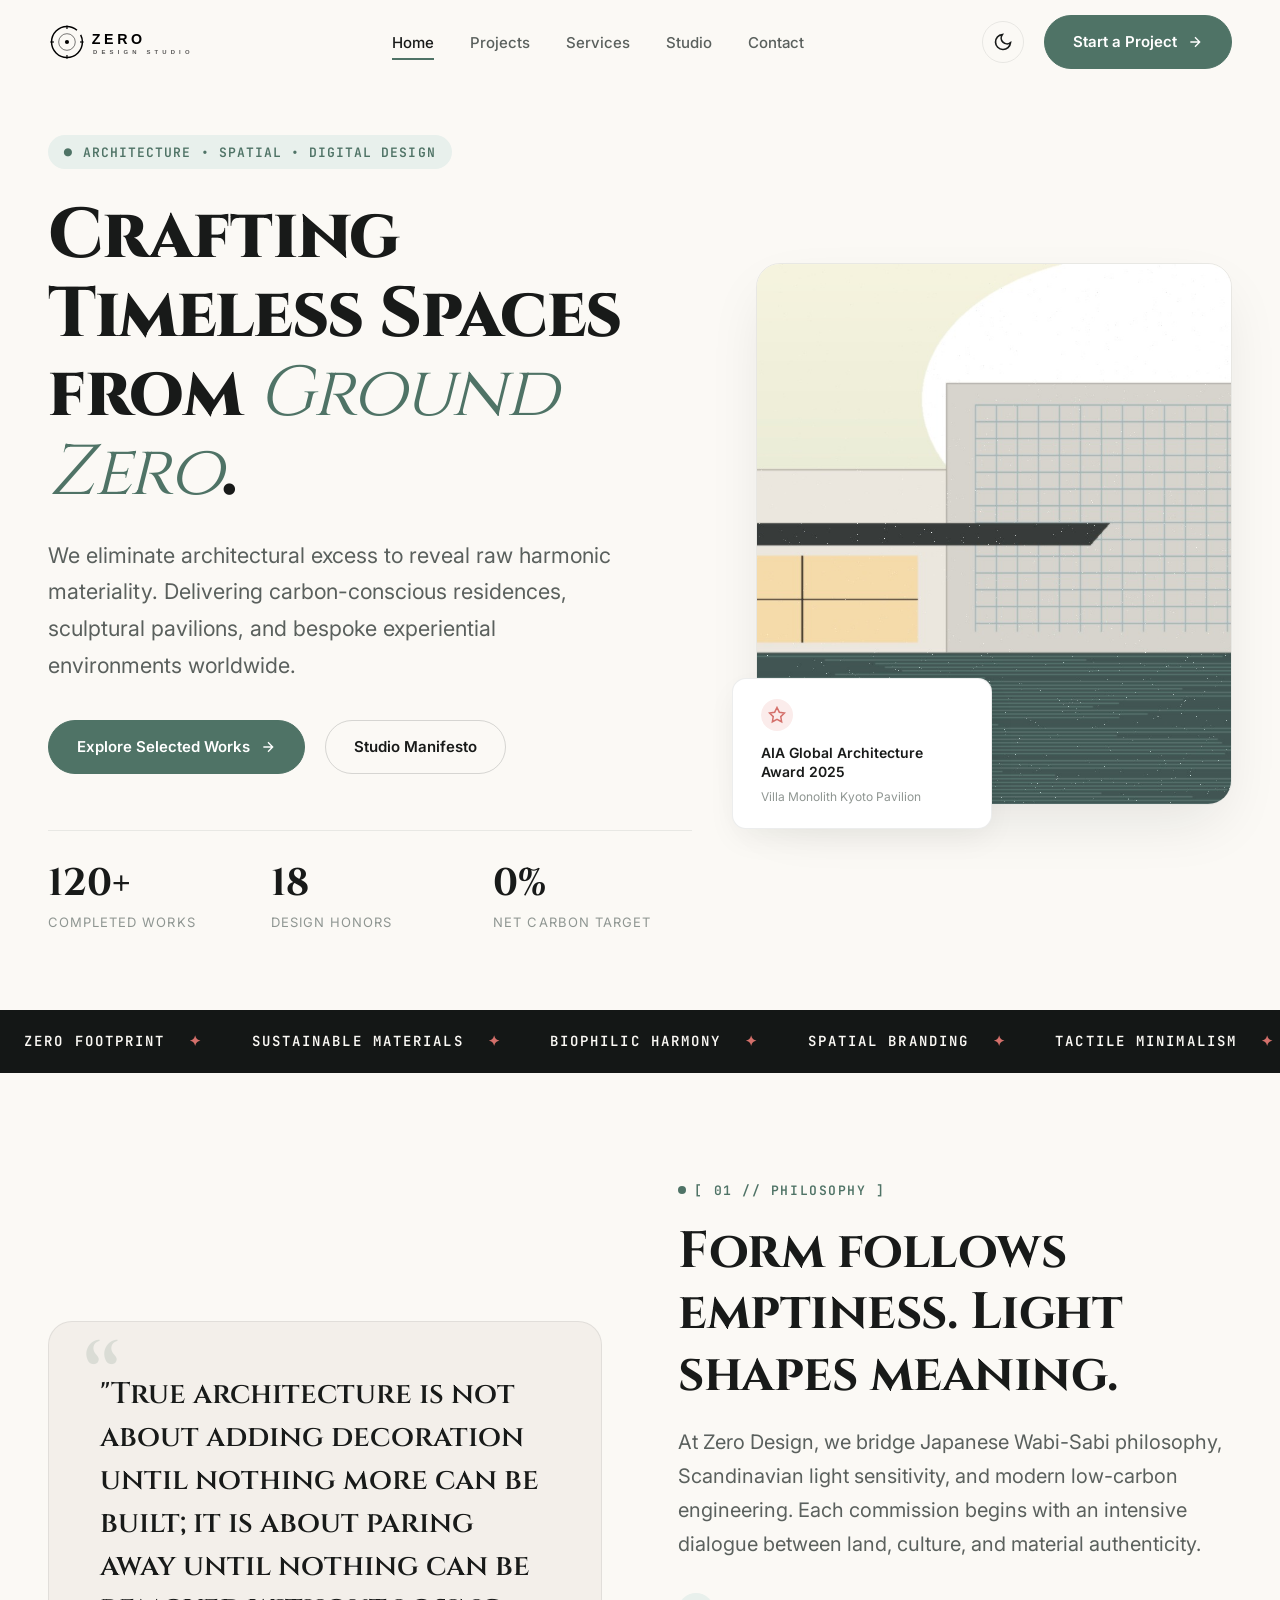
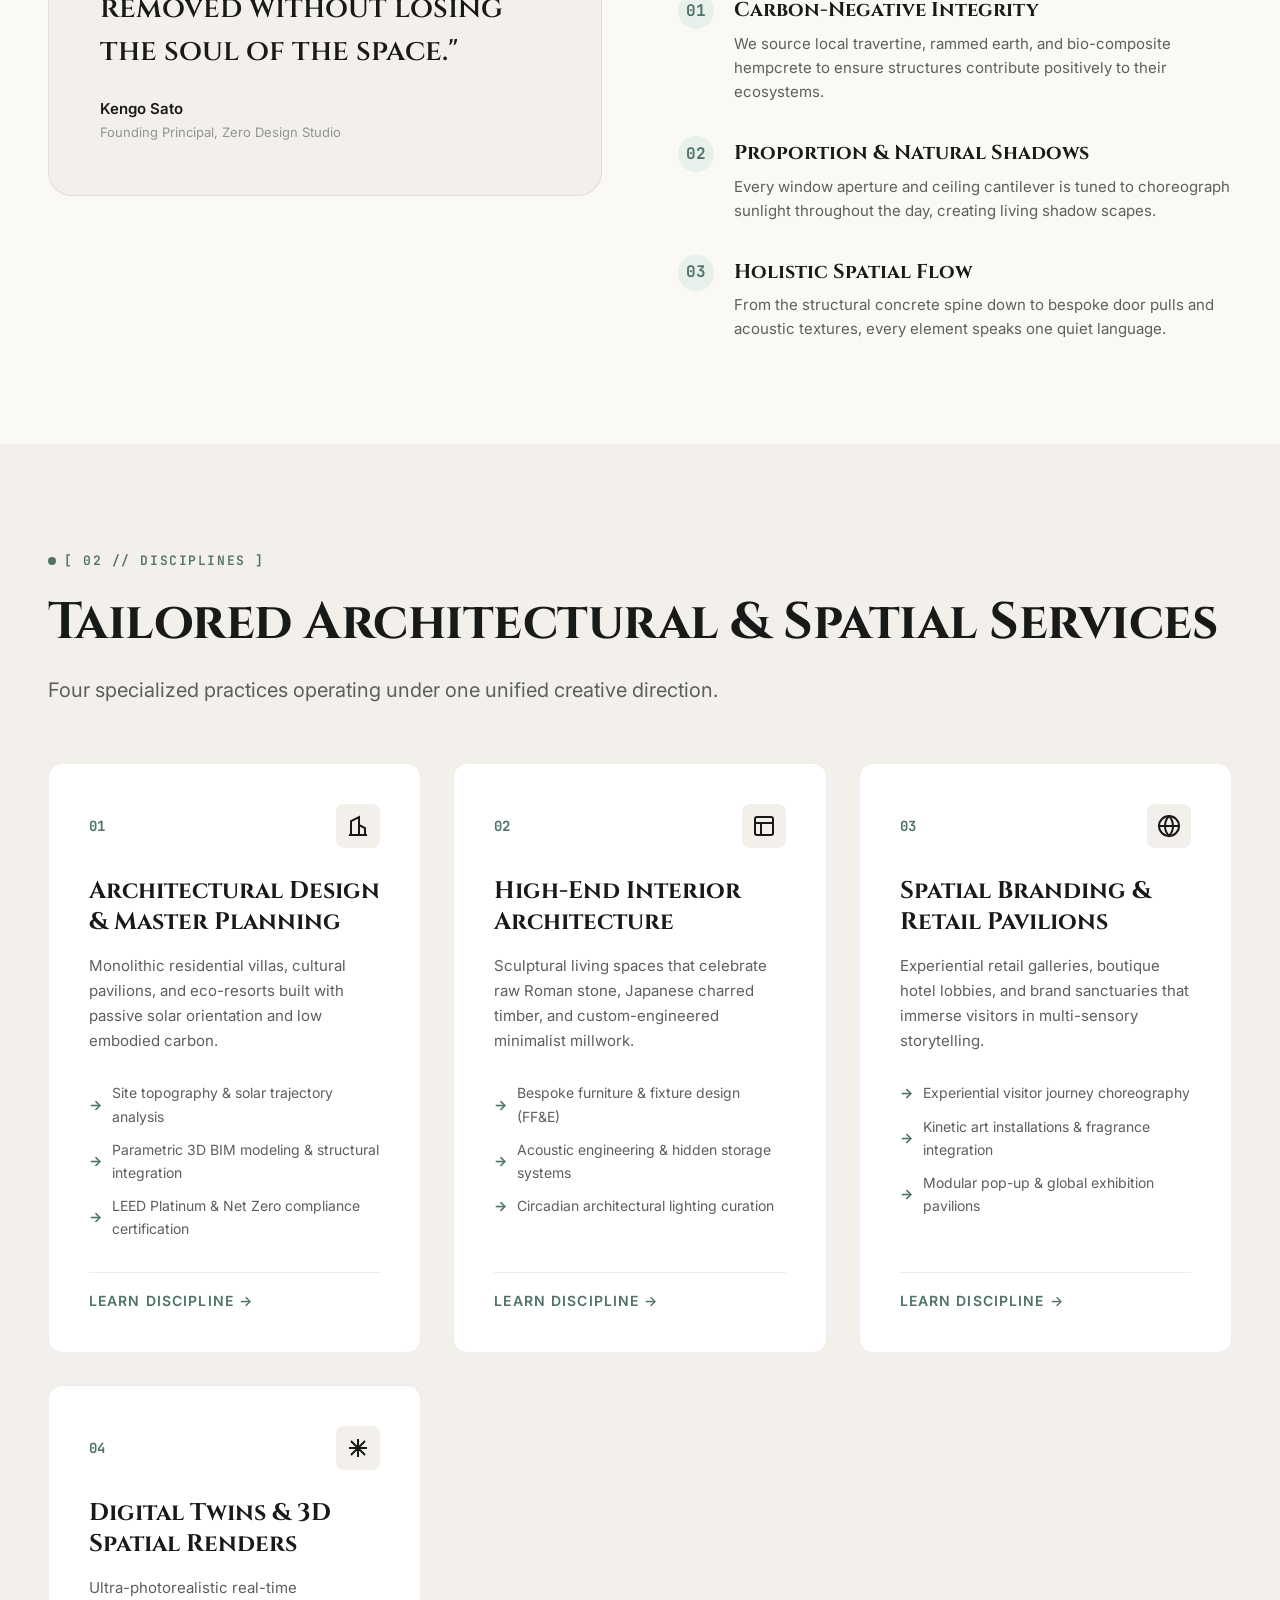
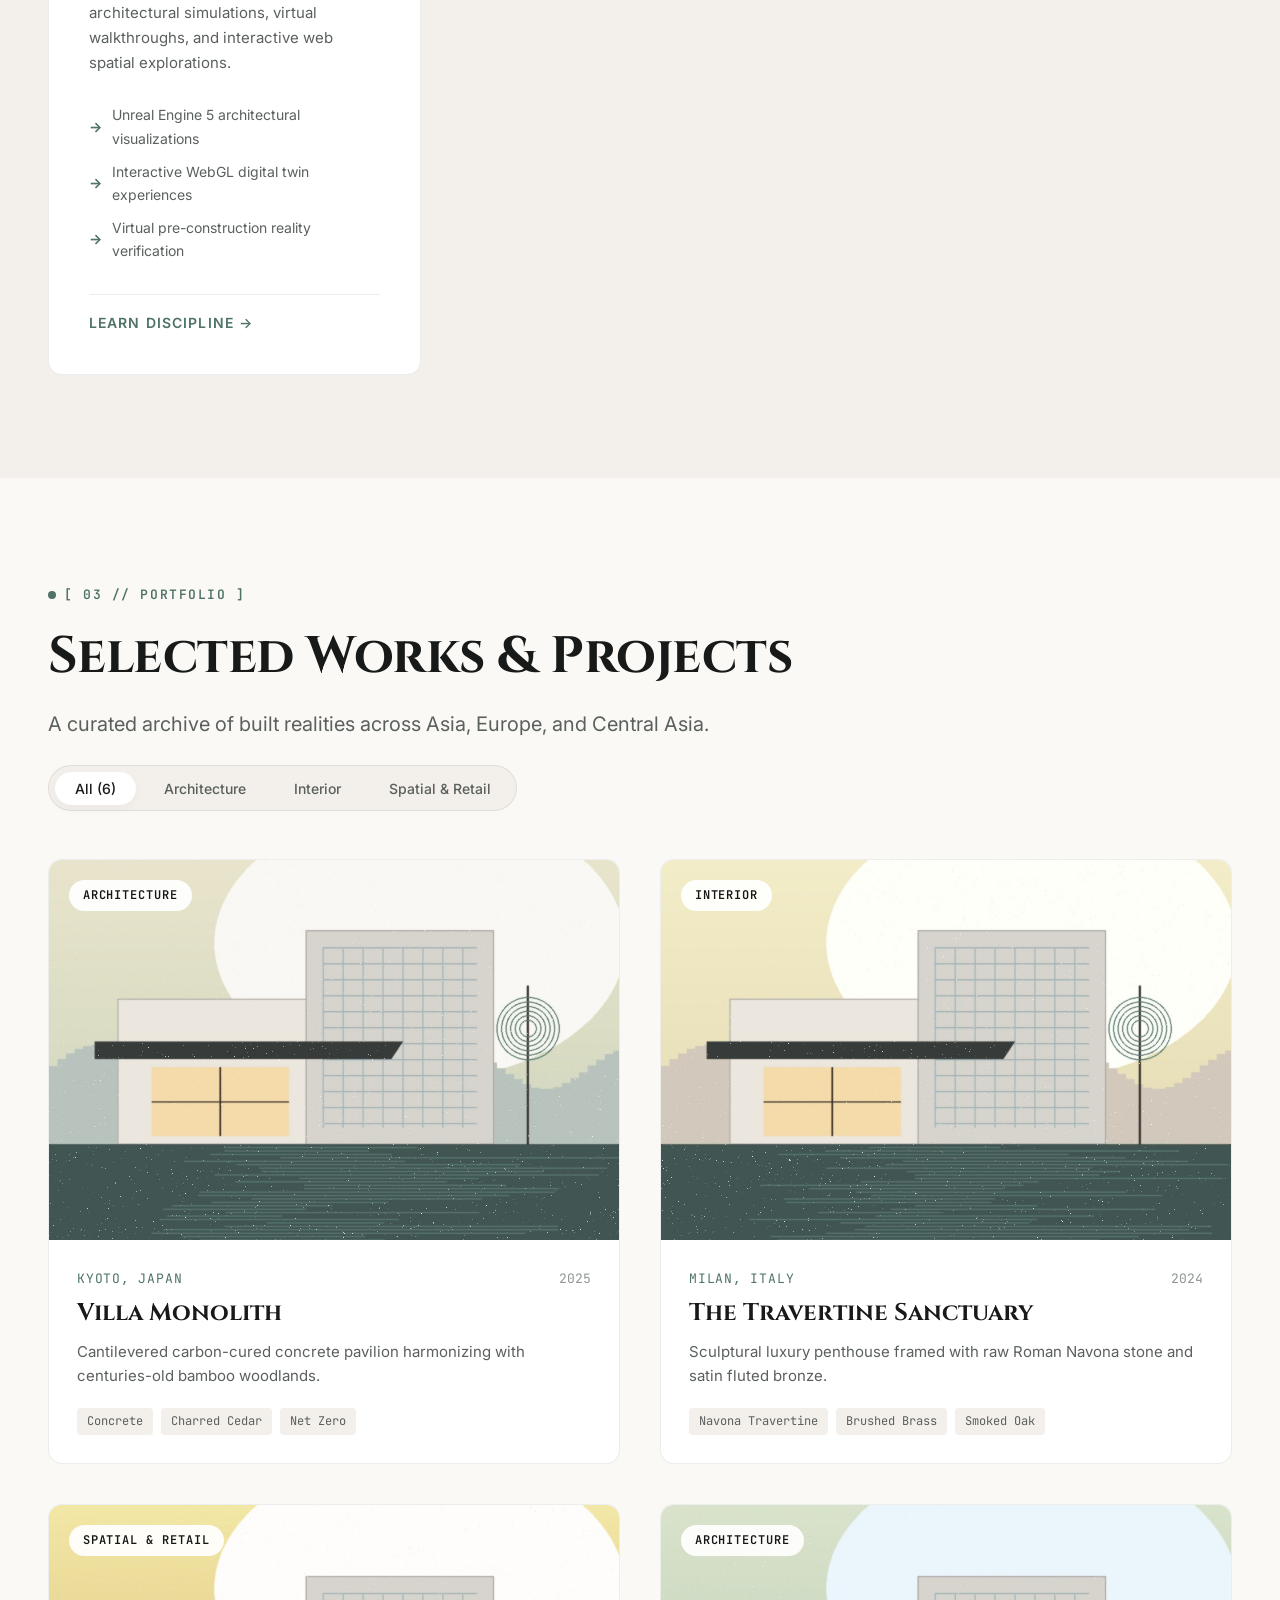
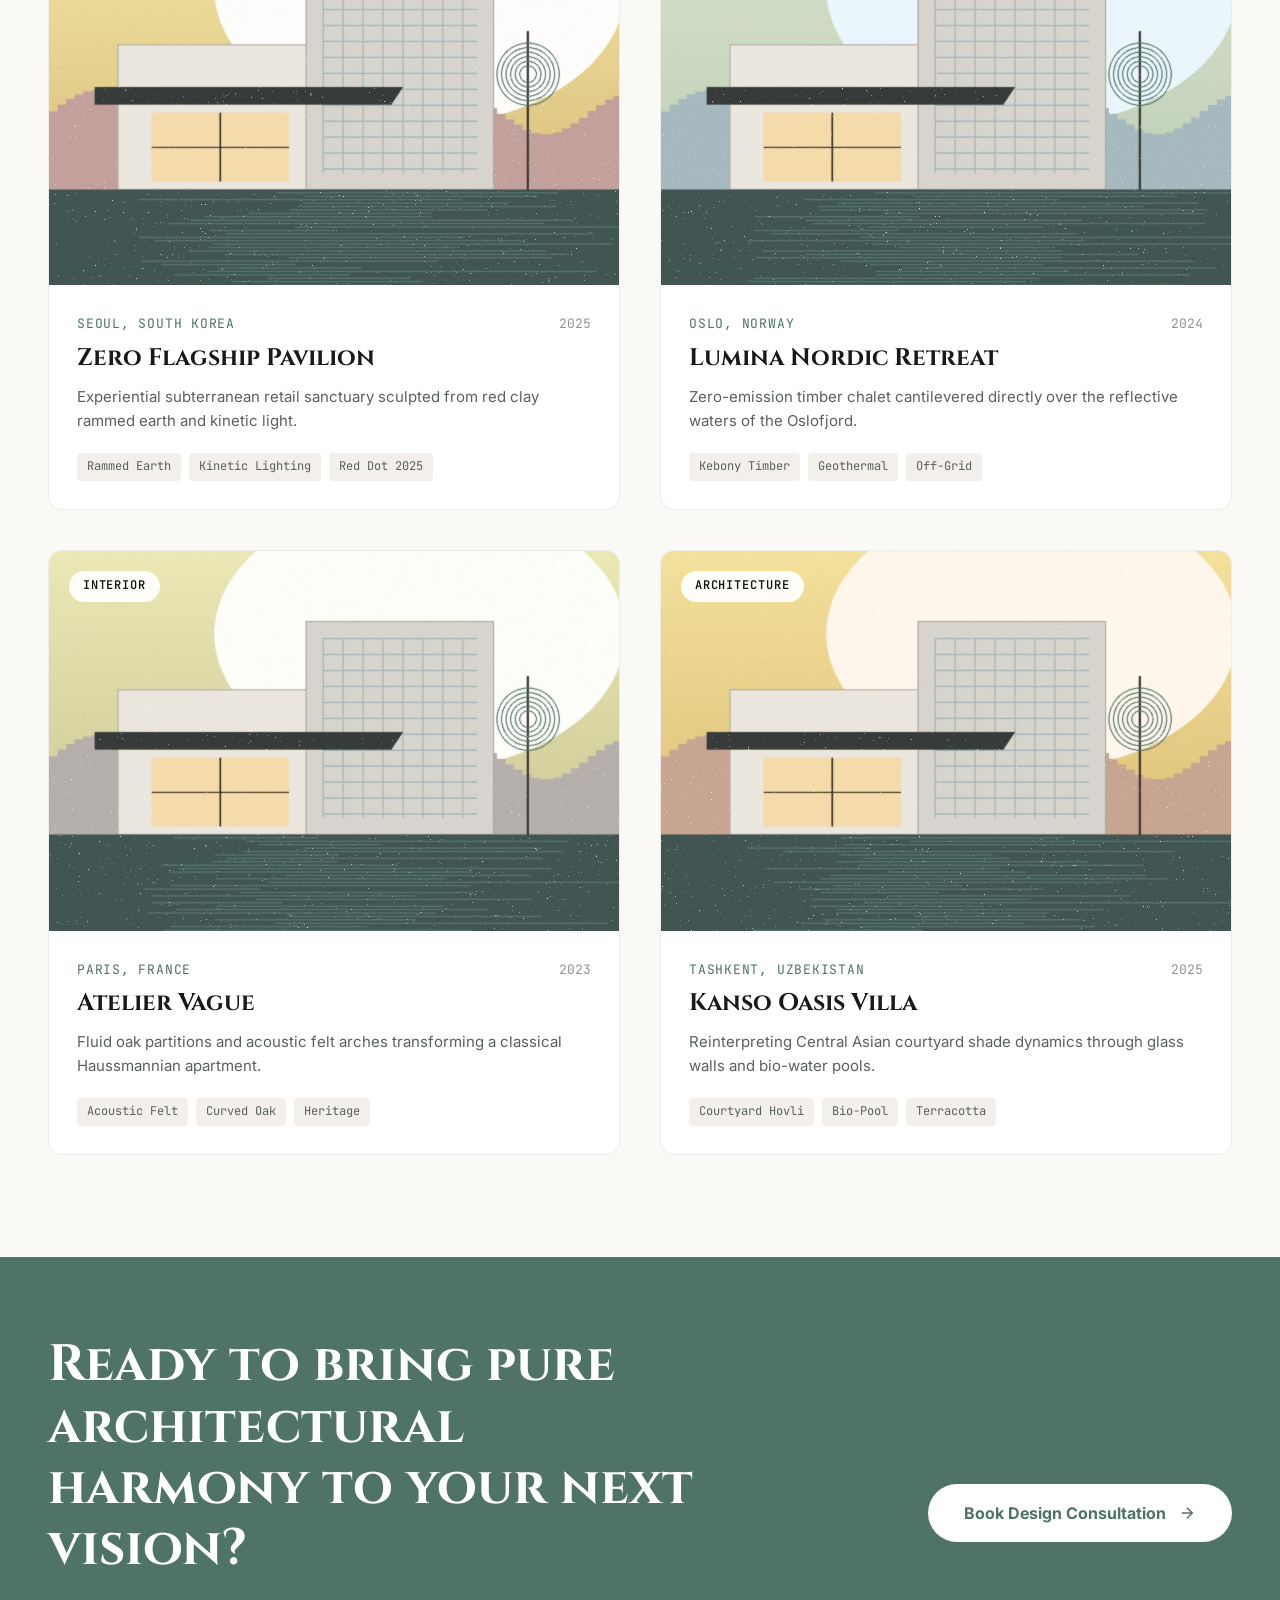
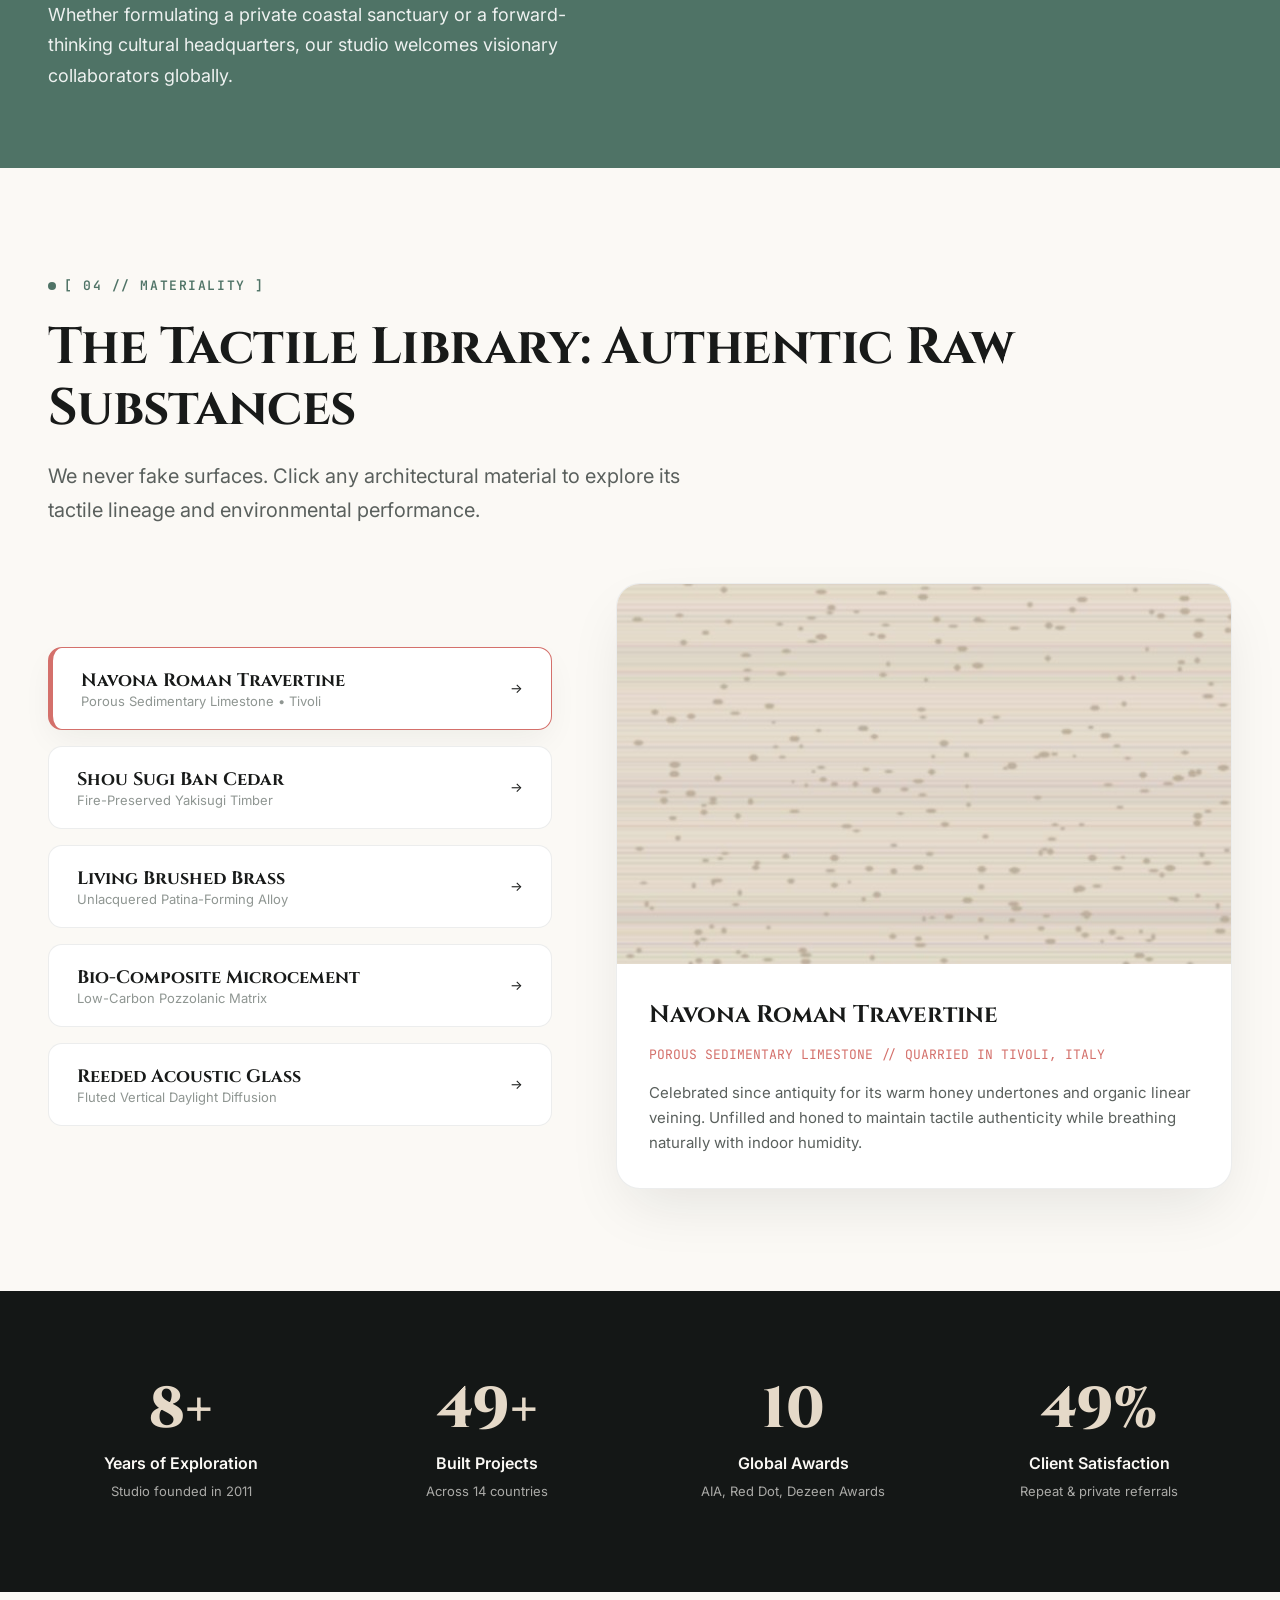
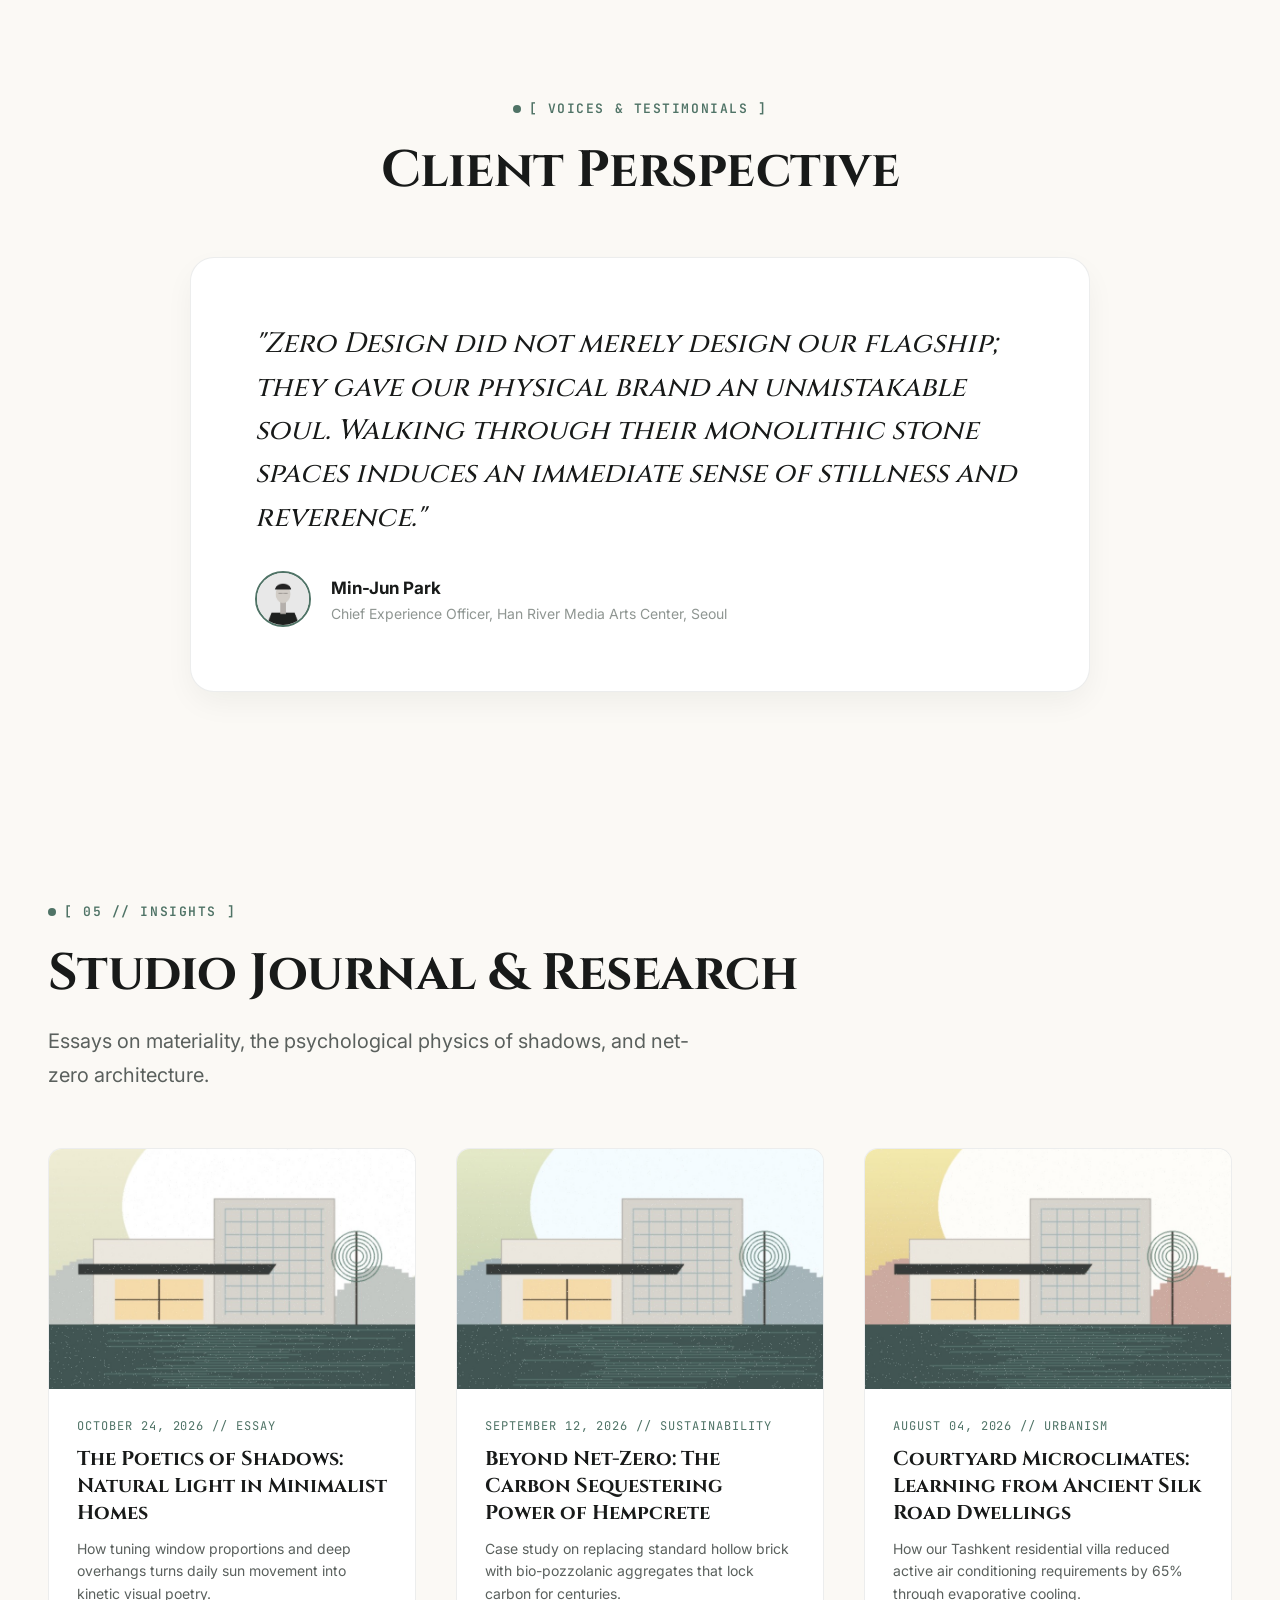
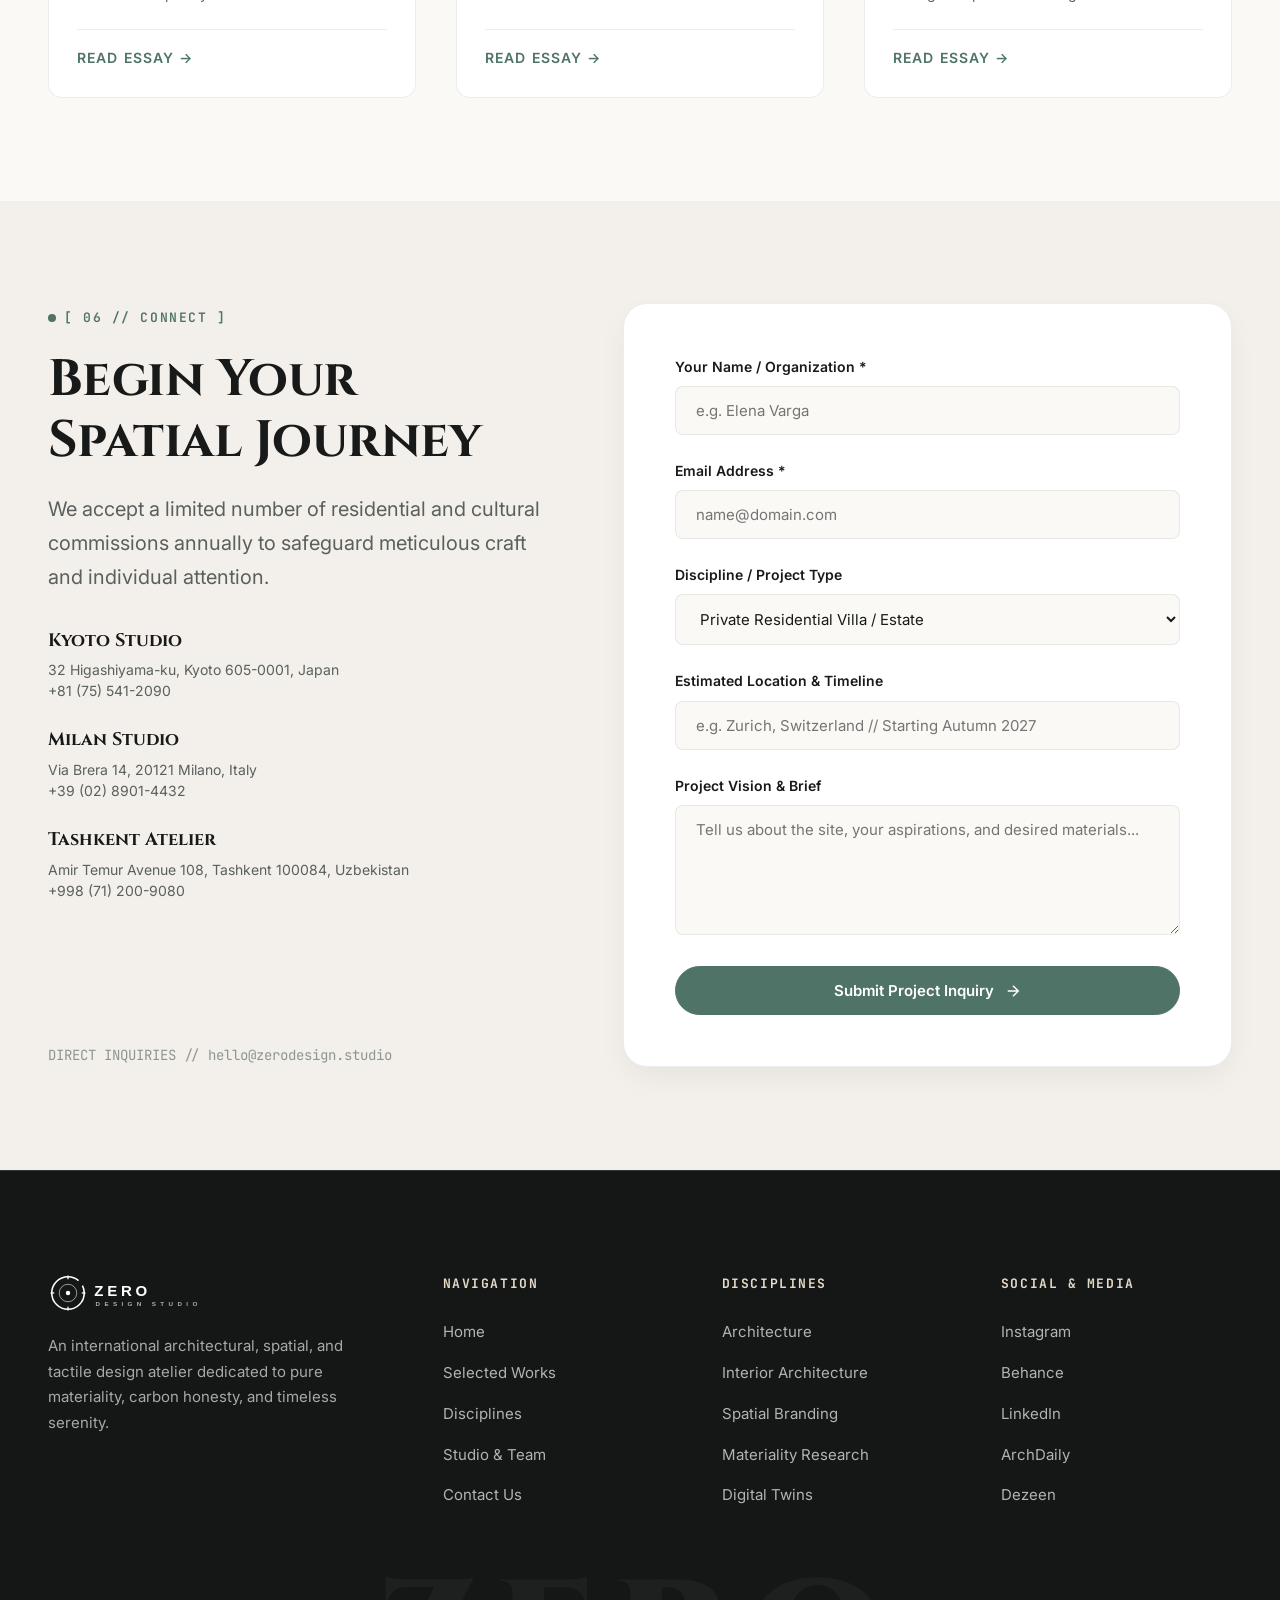
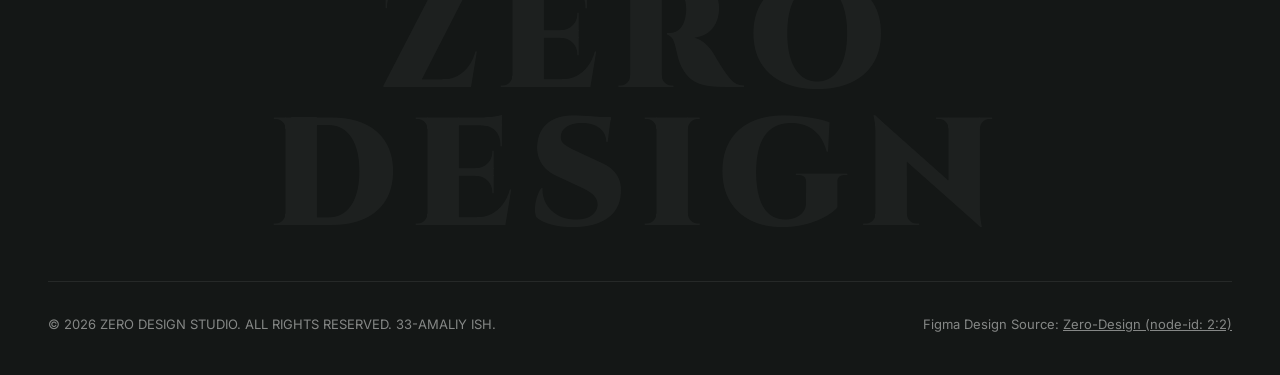
==== index.html @ 09647d80 "feat: complete amaliy 33 Zero Design Studio Platform from Figma design (node-id: 2:2)" ====
<!DOCTYPE html>
<html lang="en" data-theme="light">
<head>
  <meta charset="UTF-8">
  <meta name="viewport" content="width=device-width, initial-scale=1.0">
  <title>Zero Design Studio — Architecture, Interior & Spatial Experience</title>
  <meta name="description" content="Award-winning architectural and spatial design studio creating timeless, sustainable, and biophilic environments from ground zero.">
  <link rel="preconnect" href="https://fonts.googleapis.com">
  <link rel="preconnect" href="https://fonts.gstatic.com" crossorigin>
  <link href="https://fonts.googleapis.com/css2?family=Cinzel:wght@500;600;700;800;900&family=Inter:wght@300;400;500;600;700&family=JetBrains+Mono:wght@400;500;600;700&display=swap" rel="stylesheet">
  <link rel="stylesheet" href="css/styles.css">
  <link rel="icon" type="image/svg+xml" href="assets/logo.svg">
</head>
<body>

  <!-- Site Header -->
  <header class="site-header">
    <div class="container header-container">
      <a href="index.html" class="brand-link" aria-label="Zero Design Studio Home">
        <img src="assets/logo.svg" alt="Zero Design Logo" class="brand-logo">
      </a>

      <nav aria-label="Main Navigation">
        <ul class="nav-links">
          <li class="nav-item"><a href="index.html" class="active">Home</a></li>
          <li class="nav-item"><a href="projects.html">Projects</a></li>
          <li class="nav-item"><a href="services.html">Services</a></li>
          <li class="nav-item"><a href="about.html">Studio</a></li>
          <li class="nav-item"><a href="contact.html">Contact</a></li>
        </ul>
      </nav>

      <div class="header-actions">
        <button id="themeToggleBtn" class="theme-toggle-btn" aria-label="Toggle dark/light theme">
          <svg width="20" height="20" viewBox="0 0 24 24" fill="none" stroke="currentColor" stroke-width="2"><path d="M21 12.79A9 9 0 1 1 11.21 3 7 7 0 0 0 21 12.79z"/></svg>
        </button>
        <a href="contact.html" class="btn-primary">
          <span>Start a Project</span>
          <svg width="16" height="16" viewBox="0 0 24 24" fill="none" stroke="currentColor" stroke-width="2"><path d="M5 12h14M12 5l7 7-7 7"/></svg>
        </a>
        <button id="burgerBtn" class="burger-btn" aria-label="Open mobile menu">
          <span></span>
          <span></span>
          <span></span>
        </button>
      </div>
    </div>
  </header>

  <!-- Mobile Drawer -->
  <aside id="mobileDrawer" class="mobile-drawer" aria-label="Mobile Navigation Menu">
    <div>
      <div style="display:flex; justify-content:space-between; align-items:center;">
        <img src="assets/logo.svg" alt="Zero Design" style="height:32px;">
        <button id="drawerCloseBtn" style="background:none; border:none; font-size:1.75rem; cursor:pointer;" aria-label="Close menu">&times;</button>
      </div>
      <ul class="drawer-links">
        <li><a href="index.html">Home</a></li>
        <li><a href="projects.html">Projects</a></li>
        <li><a href="services.html">Services</a></li>
        <li><a href="about.html">Studio & Philosophy</a></li>
        <li><a href="contact.html">Contact Us</a></li>
      </ul>
    </div>
    <div>
      <a href="contact.html" class="btn-primary" style="width:100%; text-align:center;">Start a Project</a>
    </div>
  </aside>

  <!-- Main Content -->
  <main id="mainContent">

    <!-- 1. Hero Section -->
    <section class="hero-section">
      <div class="container hero-grid">
        <div class="hero-content">
          <div class="hero-badge">
            <span>●</span> ARCHITECTURE • SPATIAL • DIGITAL DESIGN
          </div>
          <h1 class="hero-title">
            Crafting Timeless Spaces from <span class="accent-italic">Ground Zero</span>.
          </h1>
          <p class="hero-description">
            We eliminate architectural excess to reveal raw harmonic materiality. Delivering carbon-conscious residences, sculptural pavilions, and bespoke experiential environments worldwide.
          </p>
          <div class="hero-cta-group">
            <a href="projects.html" class="btn-primary">
              <span>Explore Selected Works</span>
              <svg width="16" height="16" viewBox="0 0 24 24" fill="none" stroke="currentColor" stroke-width="2"><path d="M5 12h14M12 5l7 7-7 7"/></svg>
            </a>
            <a href="about.html" class="btn-secondary">Studio Manifesto</a>
          </div>
          <div class="hero-metrics">
            <div>
              <div class="hero-metric-val">120+</div>
              <div class="hero-metric-label">Completed Works</div>
            </div>
            <div>
              <div class="hero-metric-val">18</div>
              <div class="hero-metric-label">Design Honors</div>
            </div>
            <div>
              <div class="hero-metric-val">0%</div>
              <div class="hero-metric-label">Net Carbon Target</div>
            </div>
          </div>
        </div>

        <div class="hero-media-wrap">
          <div class="hero-img-card">
            <img src="assets/hero-arch.jpg" alt="Zero Design Architectural Monolith Pavilion">
          </div>
          <div class="hero-floating-badge">
            <div class="badge-icon">
              <svg width="18" height="18" viewBox="0 0 24 24" fill="none" stroke="currentColor" stroke-width="2"><polygon points="12 2 15.09 8.26 22 9.27 17 14.14 18.18 21.02 12 17.77 5.82 21.02 7 14.14 2 9.27 8.91 8.26 12 2"/></svg>
            </div>
            <p>AIA Global Architecture Award 2025</p>
            <span>Villa Monolith Kyoto Pavilion</span>
          </div>
        </div>
      </div>
    </section>

    <!-- Marquee Principles -->
    <div class="marquee-container" aria-hidden="true">
      <div class="marquee-track">
        <div class="marquee-item">ZERO FOOTPRINT <span class="sep">✦</span></div>
        <div class="marquee-item">SUSTAINABLE MATERIALS <span class="sep">✦</span></div>
        <div class="marquee-item">BIOPHILIC HARMONY <span class="sep">✦</span></div>
        <div class="marquee-item">SPATIAL BRANDING <span class="sep">✦</span></div>
        <div class="marquee-item">TACTILE MINIMALISM <span class="sep">✦</span></div>
        <div class="marquee-item">PARAMETRIC PRECISION <span class="sep">✦</span></div>
        <div class="marquee-item">ZERO FOOTPRINT <span class="sep">✦</span></div>
        <div class="marquee-item">SUSTAINABLE MATERIALS <span class="sep">✦</span></div>
        <div class="marquee-item">BIOPHILIC HARMONY <span class="sep">✦</span></div>
        <div class="marquee-item">SPATIAL BRANDING <span class="sep">✦</span></div>
        <div class="marquee-item">TACTILE MINIMALISM <span class="sep">✦</span></div>
        <div class="marquee-item">PARAMETRIC PRECISION <span class="sep">✦</span></div>
      </div>
    </div>

    <!-- 2. Philosophy & About Section -->
    <section class="section philosophy-section" id="philosophy">
      <div class="container philosophy-grid">
        <div class="philosophy-quote-card">
          <p class="philosophy-quote-text">
            "True architecture is not about adding decoration until nothing more can be built; it is about paring away until nothing can be removed without losing the soul of the space."
          </p>
          <div class="philosophy-quote-author">Kengo Sato</div>
          <div class="philosophy-quote-role">Founding Principal, Zero Design Studio</div>
        </div>

        <div class="philosophy-details">
          <div class="section-tag">[ 01 // PHILOSOPHY ]</div>
          <h2 class="section-title">Form follows emptiness. Light shapes meaning.</h2>
          <p class="section-desc">
            At Zero Design, we bridge Japanese Wabi-Sabi philosophy, Scandinavian light sensitivity, and modern low-carbon engineering. Each commission begins with an intensive dialogue between land, culture, and material authenticity.
          </p>

          <div class="pillar-list">
            <div class="pillar-item">
              <div class="pillar-num">01</div>
              <div class="pillar-content">
                <h4>Carbon-Negative Integrity</h4>
                <p>We source local travertine, rammed earth, and bio-composite hempcrete to ensure structures contribute positively to their ecosystems.</p>
              </div>
            </div>
            <div class="pillar-item">
              <div class="pillar-num">02</div>
              <div class="pillar-content">
                <h4>Proportion & Natural Shadows</h4>
                <p>Every window aperture and ceiling cantilever is tuned to choreograph sunlight throughout the day, creating living shadow scapes.</p>
              </div>
            </div>
            <div class="pillar-item">
              <div class="pillar-num">03</div>
              <div class="pillar-content">
                <h4>Holistic Spatial Flow</h4>
                <p>From the structural concrete spine down to bespoke door pulls and acoustic textures, every element speaks one quiet language.</p>
              </div>
            </div>
          </div>
        </div>
      </div>
    </section>

    <!-- 3. Core Disciplines / Services -->
    <section class="section services-section" id="services">
      <div class="container">
        <div class="section-tag">[ 02 // DISCIPLINES ]</div>
        <h2 class="section-title">Tailored Architectural & Spatial Services</h2>
        <p class="section-desc">Four specialized practices operating under one unified creative direction.</p>

        <div class="services-grid">
          <div class="service-card">
            <div>
              <div class="service-header">
                <span class="service-idx">01</span>
                <div class="service-icon">
                  <svg width="24" height="24" viewBox="0 0 24 24" fill="none" stroke="currentColor" stroke-width="2"><path d="M3 21h18M5 21V7l8-4v18M13 11l6 3v7"/></svg>
                </div>
              </div>
              <h3>Architectural Design & Master Planning</h3>
              <p>Monolithic residential villas, cultural pavilions, and eco-resorts built with passive solar orientation and low embodied carbon.</p>
              <ul class="service-features">
                <li>Site topography & solar trajectory analysis</li>
                <li>Parametric 3D BIM modeling & structural integration</li>
                <li>LEED Platinum & Net Zero compliance certification</li>
              </ul>
            </div>
            <a href="services.html" class="service-link">Learn Discipline →</a>
          </div>

          <div class="service-card">
            <div>
              <div class="service-header">
                <span class="service-idx">02</span>
                <div class="service-icon">
                  <svg width="24" height="24" viewBox="0 0 24 24" fill="none" stroke="currentColor" stroke-width="2"><rect x="3" y="3" width="18" height="18" rx="2"/><path d="M3 9h18M9 21V9"/></svg>
                </div>
              </div>
              <h3>High-End Interior Architecture</h3>
              <p>Sculptural living spaces that celebrate raw Roman stone, Japanese charred timber, and custom-engineered minimalist millwork.</p>
              <ul class="service-features">
                <li>Bespoke furniture & fixture design (FF&E)</li>
                <li>Acoustic engineering & hidden storage systems</li>
                <li>Circadian architectural lighting curation</li>
              </ul>
            </div>
            <a href="services.html" class="service-link">Learn Discipline →</a>
          </div>

          <div class="service-card">
            <div>
              <div class="service-header">
                <span class="service-idx">03</span>
                <div class="service-icon">
                  <svg width="24" height="24" viewBox="0 0 24 24" fill="none" stroke="currentColor" stroke-width="2"><circle cx="12" cy="12" r="10"/><path d="M12 2a14.5 14.5 0 0 0 0 20 14.5 14.5 0 0 0 0-20M2 12h20"/></svg>
                </div>
              </div>
              <h3>Spatial Branding & Retail Pavilions</h3>
              <p>Experiential retail galleries, boutique hotel lobbies, and brand sanctuaries that immerse visitors in multi-sensory storytelling.</p>
              <ul class="service-features">
                <li>Experiential visitor journey choreography</li>
                <li>Kinetic art installations & fragrance integration</li>
                <li>Modular pop-up & global exhibition pavilions</li>
              </ul>
            </div>
            <a href="services.html" class="service-link">Learn Discipline →</a>
          </div>

          <div class="service-card">
            <div>
              <div class="service-header">
                <span class="service-idx">04</span>
                <div class="service-icon">
                  <svg width="24" height="24" viewBox="0 0 24 24" fill="none" stroke="currentColor" stroke-width="2"><path d="M12 3v18M3 12h18M4.93 4.93l14.14 14.14M4.93 19.07l14.14-14.14"/></svg>
                </div>
              </div>
              <h3>Digital Twins & 3D Spatial Renders</h3>
              <p>Ultra-photorealistic real-time architectural simulations, virtual walkthroughs, and interactive web spatial explorations.</p>
              <ul class="service-features">
                <li>Unreal Engine 5 architectural visualizations</li>
                <li>Interactive WebGL digital twin experiences</li>
                <li>Virtual pre-construction reality verification</li>
              </ul>
            </div>
            <a href="services.html" class="service-link">Learn Discipline →</a>
          </div>
        </div>
      </div>
    </section>

    <!-- 4. Selected Works / Portfolio -->
    <section class="section portfolio-section" id="portfolio">
      <div class="container">
        <div class="portfolio-header-wrap">
          <div>
            <div class="section-tag">[ 03 // PORTFOLIO ]</div>
            <h2 class="section-title">Selected Works & Projects</h2>
            <p class="section-desc">A curated archive of built realities across Asia, Europe, and Central Asia.</p>
          </div>

          <div class="filter-btn-group" role="tablist">
            <button class="filter-btn active" data-filter="all">All (6)</button>
            <button class="filter-btn" data-filter="architecture">Architecture</button>
            <button class="filter-btn" data-filter="interior">Interior</button>
            <button class="filter-btn" data-filter="spatial">Spatial & Retail</button>
          </div>
        </div>

        <div class="projects-grid" id="projectsGrid">
          <!-- Project 1 -->
          <article class="project-card" data-category="architecture" data-id="1">
            <div class="project-thumb">
              <img src="assets/project-1.jpg" alt="Villa Monolith Kyoto" loading="lazy">
              <span class="project-badge">ARCHITECTURE</span>
              <div class="project-action-overlay">
                <svg width="20" height="20" viewBox="0 0 24 24" fill="none" stroke="currentColor" stroke-width="2"><path d="M7 17l9.2-9.2M17 17V7H7"/></svg>
              </div>
            </div>
            <div class="project-info">
              <div>
                <div class="project-meta-row">
                  <span class="project-location">KYOTO, JAPAN</span>
                  <span class="project-year">2025</span>
                </div>
                <h3 class="project-title">Villa Monolith</h3>
                <p class="project-brief">Cantilevered carbon-cured concrete pavilion harmonizing with centuries-old bamboo woodlands.</p>
              </div>
              <div class="project-tags">
                <span class="project-tag-pill">Concrete</span>
                <span class="project-tag-pill">Charred Cedar</span>
                <span class="project-tag-pill">Net Zero</span>
              </div>
            </div>
          </article>

          <!-- Project 2 -->
          <article class="project-card" data-category="interior" data-id="2">
            <div class="project-thumb">
              <img src="assets/project-2.jpg" alt="The Travertine Sanctuary Milan" loading="lazy">
              <span class="project-badge">INTERIOR</span>
              <div class="project-action-overlay">
                <svg width="20" height="20" viewBox="0 0 24 24" fill="none" stroke="currentColor" stroke-width="2"><path d="M7 17l9.2-9.2M17 17V7H7"/></svg>
              </div>
            </div>
            <div class="project-info">
              <div>
                <div class="project-meta-row">
                  <span class="project-location">MILAN, ITALY</span>
                  <span class="project-year">2024</span>
                </div>
                <h3 class="project-title">The Travertine Sanctuary</h3>
                <p class="project-brief">Sculptural luxury penthouse framed with raw Roman Navona stone and satin fluted bronze.</p>
              </div>
              <div class="project-tags">
                <span class="project-tag-pill">Navona Travertine</span>
                <span class="project-tag-pill">Brushed Brass</span>
                <span class="project-tag-pill">Smoked Oak</span>
              </div>
            </div>
          </article>

          <!-- Project 3 -->
          <article class="project-card" data-category="spatial" data-id="3">
            <div class="project-thumb">
              <img src="assets/project-3.jpg" alt="Zero Flagship Pavilion Seoul" loading="lazy">
              <span class="project-badge">SPATIAL & RETAIL</span>
              <div class="project-action-overlay">
                <svg width="20" height="20" viewBox="0 0 24 24" fill="none" stroke="currentColor" stroke-width="2"><path d="M7 17l9.2-9.2M17 17V7H7"/></svg>
              </div>
            </div>
            <div class="project-info">
              <div>
                <div class="project-meta-row">
                  <span class="project-location">SEOUL, SOUTH KOREA</span>
                  <span class="project-year">2025</span>
                </div>
                <h3 class="project-title">Zero Flagship Pavilion</h3>
                <p class="project-brief">Experiential subterranean retail sanctuary sculpted from red clay rammed earth and kinetic light.</p>
              </div>
              <div class="project-tags">
                <span class="project-tag-pill">Rammed Earth</span>
                <span class="project-tag-pill">Kinetic Lighting</span>
                <span class="project-tag-pill">Red Dot 2025</span>
              </div>
            </div>
          </article>

          <!-- Project 4 -->
          <article class="project-card" data-category="architecture" data-id="4">
            <div class="project-thumb">
              <img src="assets/project-4.jpg" alt="Lumina Nordic Retreat Oslo" loading="lazy">
              <span class="project-badge">ARCHITECTURE</span>
              <div class="project-action-overlay">
                <svg width="20" height="20" viewBox="0 0 24 24" fill="none" stroke="currentColor" stroke-width="2"><path d="M7 17l9.2-9.2M17 17V7H7"/></svg>
              </div>
            </div>
            <div class="project-info">
              <div>
                <div class="project-meta-row">
                  <span class="project-location">OSLO, NORWAY</span>
                  <span class="project-year">2024</span>
                </div>
                <h3 class="project-title">Lumina Nordic Retreat</h3>
                <p class="project-brief">Zero-emission timber chalet cantilevered directly over the reflective waters of the Oslofjord.</p>
              </div>
              <div class="project-tags">
                <span class="project-tag-pill">Kebony Timber</span>
                <span class="project-tag-pill">Geothermal</span>
                <span class="project-tag-pill">Off-Grid</span>
              </div>
            </div>
          </article>

          <!-- Project 5 -->
          <article class="project-card" data-category="interior" data-id="5">
            <div class="project-thumb">
              <img src="assets/project-5.jpg" alt="Atelier Vague Paris" loading="lazy">
              <span class="project-badge">INTERIOR</span>
              <div class="project-action-overlay">
                <svg width="20" height="20" viewBox="0 0 24 24" fill="none" stroke="currentColor" stroke-width="2"><path d="M7 17l9.2-9.2M17 17V7H7"/></svg>
              </div>
            </div>
            <div class="project-info">
              <div>
                <div class="project-meta-row">
                  <span class="project-location">PARIS, FRANCE</span>
                  <span class="project-year">2023</span>
                </div>
                <h3 class="project-title">Atelier Vague</h3>
                <p class="project-brief">Fluid oak partitions and acoustic felt arches transforming a classical Haussmannian apartment.</p>
              </div>
              <div class="project-tags">
                <span class="project-tag-pill">Acoustic Felt</span>
                <span class="project-tag-pill">Curved Oak</span>
                <span class="project-tag-pill">Heritage</span>
              </div>
            </div>
          </article>

          <!-- Project 6 -->
          <article class="project-card" data-category="architecture" data-id="6">
            <div class="project-thumb">
              <img src="assets/project-6.jpg" alt="Kanso Oasis Villa Tashkent" loading="lazy">
              <span class="project-badge">ARCHITECTURE</span>
              <div class="project-action-overlay">
                <svg width="20" height="20" viewBox="0 0 24 24" fill="none" stroke="currentColor" stroke-width="2"><path d="M7 17l9.2-9.2M17 17V7H7"/></svg>
              </div>
            </div>
            <div class="project-info">
              <div>
                <div class="project-meta-row">
                  <span class="project-location">TASHKENT, UZBEKISTAN</span>
                  <span class="project-year">2025</span>
                </div>
                <h3 class="project-title">Kanso Oasis Villa</h3>
                <p class="project-brief">Reinterpreting Central Asian courtyard shade dynamics through glass walls and bio-water pools.</p>
              </div>
              <div class="project-tags">
                <span class="project-tag-pill">Courtyard Hovli</span>
                <span class="project-tag-pill">Bio-Pool</span>
                <span class="project-tag-pill">Terracotta</span>
              </div>
            </div>
          </article>
        </div>
      </div>
    </section>

    <!-- 5. Teal Highlight Banner (Direct from Figma Master Color Flow) -->
    <section class="teal-banner-section">
      <div class="container teal-banner-grid">
        <div class="teal-banner-text">
          <h2>Ready to bring pure architectural harmony to your next vision?</h2>
          <p>
            Whether formulating a private coastal sanctuary or a forward-thinking cultural headquarters, our studio welcomes visionary collaborators globally.
          </p>
        </div>
        <div class="teal-banner-actions">
          <a href="contact.html" class="btn-white">
            <span>Book Design Consultation</span>
            <svg width="18" height="18" viewBox="0 0 24 24" fill="none" stroke="currentColor" stroke-width="2"><path d="M5 12h14M12 5l7 7-7 7"/></svg>
          </a>
        </div>
      </div>
    </section>

    <!-- 6. Materiality & Craft Explorer (Coral/Rose Section) -->
    <section class="section materiality-section" id="materiality">
      <div class="container">
        <div class="section-tag">[ 04 // MATERIALITY ]</div>
        <h2 class="section-title">The Tactile Library: Authentic Raw Substances</h2>
        <p class="section-desc">We never fake surfaces. Click any architectural material to explore its tactile lineage and environmental performance.</p>

        <div class="materiality-grid">
          <div class="material-swatch-list">
            <button class="material-swatch-btn active" data-material="travertine">
              <div>
                <div class="material-btn-title">Navona Roman Travertine</div>
                <div class="material-btn-sub">Porous Sedimentary Limestone • Tivoli</div>
              </div>
              <span>→</span>
            </button>
            <button class="material-swatch-btn" data-material="wood">
              <div>
                <div class="material-btn-title">Shou Sugi Ban Cedar</div>
                <div class="material-btn-sub">Fire-Preserved Yakisugi Timber</div>
              </div>
              <span>→</span>
            </button>
            <button class="material-swatch-btn" data-material="brass">
              <div>
                <div class="material-btn-title">Living Brushed Brass</div>
                <div class="material-btn-sub">Unlacquered Patina-Forming Alloy</div>
              </div>
              <span>→</span>
            </button>
            <button class="material-swatch-btn" data-material="concrete">
              <div>
                <div class="material-btn-title">Bio-Composite Microcement</div>
                <div class="material-btn-sub">Low-Carbon Pozzolanic Matrix</div>
              </div>
              <span>→</span>
            </button>
            <button class="material-swatch-btn" data-material="glass">
              <div>
                <div class="material-btn-title">Reeded Acoustic Glass</div>
                <div class="material-btn-sub">Fluted Vertical Daylight Diffusion</div>
              </div>
              <span>→</span>
            </button>
          </div>

          <div class="material-viewer-card">
            <div class="material-viewer-img-wrap">
              <img id="materialImg" src="assets/material-travertine.jpg" alt="Navona Roman Travertine Texture">
            </div>
            <div class="material-viewer-body">
              <h3 id="materialTitle" class="material-viewer-title">Navona Roman Travertine</h3>
              <div id="materialSpec" class="material-viewer-spec">POROUS SEDIMENTARY LIMESTONE // QUARRIED IN TIVOLI, ITALY</div>
              <p id="materialDesc" class="material-viewer-desc">
                Celebrated since antiquity for its warm honey undertones and organic linear veining. Unfilled and honed to maintain tactile authenticity while breathing naturally with indoor humidity.
              </p>
            </div>
          </div>
        </div>
      </div>
    </section>

    <!-- 7. Numbers & Global Impact -->
    <section class="metrics-section">
      <div class="container metrics-grid">
        <div>
          <div class="metric-number" data-target="15" data-suffix="+">15+</div>
          <div class="metric-title">Years of Exploration</div>
          <div class="metric-sub">Studio founded in 2011</div>
        </div>
        <div>
          <div class="metric-number" data-target="120" data-suffix="+">120+</div>
          <div class="metric-title">Built Projects</div>
          <div class="metric-sub">Across 14 countries</div>
        </div>
        <div>
          <div class="metric-number" data-target="18" data-suffix="">18</div>
          <div class="metric-title">Global Awards</div>
          <div class="metric-sub">AIA, Red Dot, Dezeen Awards</div>
        </div>
        <div>
          <div class="metric-number" data-target="100" data-suffix="%">100%</div>
          <div class="metric-title">Client Satisfaction</div>
          <div class="metric-sub">Repeat & private referrals</div>
        </div>
      </div>
    </section>

    <!-- 8. Testimonial Voice -->
    <section class="section testimonial-section">
      <div class="container">
        <div style="text-align:center;">
          <div class="section-tag">[ VOICES & TESTIMONIALS ]</div>
          <h2 class="section-title">Client Perspective</h2>
        </div>

        <div class="testimonial-card-wrap">
          <blockquote class="testimonial-quote">
            "Zero Design did not merely design our flagship; they gave our physical brand an unmistakable soul. Walking through their monolithic stone spaces induces an immediate sense of stillness and reverence."
          </blockquote>
          <div class="testimonial-client">
            <img src="assets/team-2.jpg" alt="Min-Jun Park" class="testimonial-avatar">
            <div>
              <div class="testimonial-name">Min-Jun Park</div>
              <div class="testimonial-company">Chief Experience Officer, Han River Media Arts Center, Seoul</div>
            </div>
          </div>
        </div>
      </div>
    </section>

    <!-- 9. Journal & Insights -->
    <section class="section journal-section" id="journal">
      <div class="container">
        <div class="section-tag">[ 05 // INSIGHTS ]</div>
        <h2 class="section-title">Studio Journal & Research</h2>
        <p class="section-desc">Essays on materiality, the psychological physics of shadows, and net-zero architecture.</p>

        <div class="journal-grid">
          <article class="journal-card">
            <div class="journal-img">
              <img src="assets/journal-1.jpg" alt="Shadows in Architecture" loading="lazy">
            </div>
            <div class="journal-body">
              <div>
                <div class="journal-date">OCTOBER 24, 2026 // ESSAY</div>
                <h3 class="journal-title">The Poetics of Shadows: Natural Light in Minimalist Homes</h3>
                <p class="journal-summary">How tuning window proportions and deep overhangs turns daily sun movement into kinetic visual poetry.</p>
              </div>
              <a href="about.html" class="service-link">Read Essay →</a>
            </div>
          </article>

          <article class="journal-card">
            <div class="journal-img">
              <img src="assets/journal-2.jpg" alt="Carbon Negative Building" loading="lazy">
            </div>
            <div class="journal-body">
              <div>
                <div class="journal-date">SEPTEMBER 12, 2026 // SUSTAINABILITY</div>
                <h3 class="journal-title">Beyond Net-Zero: The Carbon Sequestering Power of Hempcrete</h3>
                <p class="journal-summary">Case study on replacing standard hollow brick with bio-pozzolanic aggregates that lock carbon for centuries.</p>
              </div>
              <a href="about.html" class="service-link">Read Essay →</a>
            </div>
          </article>

          <article class="journal-card">
            <div class="journal-img">
              <img src="assets/journal-3.jpg" alt="Courtyard Oasis" loading="lazy">
            </div>
            <div class="journal-body">
              <div>
                <div class="journal-date">AUGUST 04, 2026 // URBANISM</div>
                <h3 class="journal-title">Courtyard Microclimates: Learning from Ancient Silk Road Dwellings</h3>
                <p class="journal-summary">How our Tashkent residential villa reduced active air conditioning requirements by 65% through evaporative cooling.</p>
              </div>
              <a href="about.html" class="service-link">Read Essay →</a>
            </div>
          </article>
        </div>
      </div>
    </section>

    <!-- 10. Consultation & Contact Form -->
    <section class="section contact-section" id="contact">
      <div class="container contact-grid">
        <div class="contact-info-card">
          <div>
            <div class="section-tag">[ 06 // CONNECT ]</div>
            <h2 class="section-title">Begin Your Spatial Journey</h2>
            <p class="section-desc">
              We accept a limited number of residential and cultural commissions annually to safeguard meticulous craft and individual attention.
            </p>

            <div class="studio-locations">
              <div class="studio-loc-item">
                <h4>Kyoto Studio</h4>
                <p>32 Higashiyama-ku, Kyoto 605-0001, Japan<br>+81 (75) 541-2090</p>
              </div>
              <div class="studio-loc-item">
                <h4>Milan Studio</h4>
                <p>Via Brera 14, 20121 Milano, Italy<br>+39 (02) 8901-4432</p>
              </div>
              <div class="studio-loc-item">
                <h4>Tashkent Atelier</h4>
                <p>Amir Temur Avenue 108, Tashkent 100084, Uzbekistan<br>+998 (71) 200-9080</p>
              </div>
            </div>
          </div>
          <div style="margin-top:2rem;">
            <p style="font-family:var(--font-mono); font-size:0.875rem; color:var(--text-muted);">
              DIRECT INQUIRIES // hello@zerodesign.studio
            </p>
          </div>
        </div>

        <div class="contact-form-wrap">
          <form id="consultationForm">
            <div class="form-group">
              <label class="form-label" for="client_name">Your Name / Organization *</label>
              <input type="text" id="client_name" name="client_name" class="form-control" placeholder="e.g. Elena Varga" required>
            </div>
            <div class="form-group">
              <label class="form-label" for="client_email">Email Address *</label>
              <input type="email" id="client_email" name="client_email" class="form-control" placeholder="name@domain.com" required>
            </div>
            <div class="form-group">
              <label class="form-label" for="project_type">Discipline / Project Type</label>
              <select id="project_type" name="project_type" class="form-control">
                <option value="residential">Private Residential Villa / Estate</option>
                <option value="interior">Luxury Interior Architecture</option>
                <option value="retail">Spatial Branding & Experiential Retail</option>
                <option value="hospitality">Eco-Resort / Boutique Hospitality</option>
                <option value="consultation">Master Planning & Advisory</option>
              </select>
            </div>
            <div class="form-group">
              <label class="form-label" for="project_location">Estimated Location & Timeline</label>
              <input type="text" id="project_location" name="project_location" class="form-control" placeholder="e.g. Zurich, Switzerland // Starting Autumn 2027">
            </div>
            <div class="form-group">
              <label class="form-label" for="client_message">Project Vision & Brief</label>
              <textarea id="client_message" name="client_message" class="form-control" placeholder="Tell us about the site, your aspirations, and desired materials..."></textarea>
            </div>
            <button type="submit" class="btn-primary" style="width:100%;">
              <span>Submit Project Inquiry</span>
              <svg width="18" height="18" viewBox="0 0 24 24" fill="none" stroke="currentColor" stroke-width="2"><path d="M5 12h14M12 5l7 7-7 7"/></svg>
            </button>
          </form>
        </div>
      </div>
    </section>

  </main>

  <!-- 11. Footer (Slice 8 Monumental Architectural Finish) -->
  <footer class="site-footer">
    <div class="container">
      <div class="footer-top">
        <div class="footer-brand">
          <img src="assets/logo.svg" alt="Zero Design Studio" style="filter: brightness(0) invert(1); height:40px;">
          <p>
            An international architectural, spatial, and tactile design atelier dedicated to pure materiality, carbon honesty, and timeless serenity.
          </p>
        </div>

        <div class="footer-col">
          <h4>Navigation</h4>
          <ul class="footer-links">
            <li><a href="index.html">Home</a></li>
            <li><a href="projects.html">Selected Works</a></li>
            <li><a href="services.html">Disciplines</a></li>
            <li><a href="about.html">Studio & Team</a></li>
            <li><a href="contact.html">Contact Us</a></li>
          </ul>
        </div>

        <div class="footer-col">
          <h4>Disciplines</h4>
          <ul class="footer-links">
            <li><a href="services.html">Architecture</a></li>
            <li><a href="services.html">Interior Architecture</a></li>
            <li><a href="services.html">Spatial Branding</a></li>
            <li><a href="services.html">Materiality Research</a></li>
            <li><a href="services.html">Digital Twins</a></li>
          </ul>
        </div>

        <div class="footer-col">
          <h4>Social & Media</h4>
          <ul class="footer-links">
            <li><a href="https://instagram.com" target="_blank" rel="noopener">Instagram</a></li>
            <li><a href="https://behance.net" target="_blank" rel="noopener">Behance</a></li>
            <li><a href="https://linkedin.com" target="_blank" rel="noopener">LinkedIn</a></li>
            <li><a href="https://archdaily.com" target="_blank" rel="noopener">ArchDaily</a></li>
            <li><a href="https://dezeen.com" target="_blank" rel="noopener">Dezeen</a></li>
          </ul>
        </div>
      </div>

      <!-- Monumental Architectural Watermark -->
      <div class="footer-big-text" aria-hidden="true">ZERO DESIGN</div>

      <div class="footer-bottom">
        <div>&copy; 2026 ZERO DESIGN STUDIO. ALL RIGHTS RESERVED. 33-AMALIY ISH.</div>
        <div>
          Figma Design Source: 
          <a href="https://www.figma.com/file/B40CJceRjgB0PNo9F08ggO/Zero-Design?type=design&node-id=2%3A2&mode=design&t=kw21KWsKKlpaf1NT-1" target="_blank" rel="noopener" style="text-decoration:underline;">
            Zero-Design (node-id: 2:2)
          </a>
        </div>
      </div>
    </div>
  </footer>

  <!-- Project Lightbox Modal -->
  <div id="projectModal" class="modal-overlay" role="dialog" aria-modal="true" aria-labelledby="modalTitle">
    <div class="modal-content">
      <button id="modalCloseBtn" class="modal-close-btn" aria-label="Close dialog">&times;</button>
      <div class="modal-img-wrap">
        <img id="modalImg" src="" alt="Project detail">
      </div>
      <div class="modal-body">
        <div style="display:flex; justify-content:space-between; align-items:center; margin-bottom:0.75rem;">
          <span id="modalLocation" style="font-family:var(--font-mono); font-size:0.875rem; color:var(--accent-pine);"></span>
          <span id="modalCategory" class="project-tag-pill"></span>
        </div>
        <h3 id="modalTitle" class="section-title" style="margin-bottom:1rem;"></h3>
        <p id="modalLead" style="font-size:1.125rem; font-weight:600; color:var(--text-primary); margin-bottom:1rem; line-height:1.6;"></p>
        <p id="modalDesc" style="color:var(--text-secondary); line-height:1.7; margin-bottom:1.5rem;"></p>
        
        <h4 style="font-family:var(--font-mono); font-size:0.8125rem; text-transform:uppercase; letter-spacing:0.1em; color:var(--accent-coral); margin-bottom:0.75rem;">Architectural Specifications</h4>
        <ul id="modalSpecs" style="list-style:none; display:flex; flex-direction:column; gap:0.5rem; color:var(--text-secondary); font-size:0.9375rem;"></ul>
      </div>
    </div>
  </div>

  <!-- Toast Notification -->
  <div id="toastNotice" class="toast-notice" role="alert">
    <svg width="20" height="20" viewBox="0 0 24 24" fill="none" stroke="currentColor" stroke-width="2"><polyline points="20 6 9 17 4 12"/></svg>
    <span class="toast-text">So'rovingiz qabul qilindi. Tez orada bog'lanamiz!</span>
  </div>

  <script src="js/main.js"></script>
</body>
</html>
---- css/styles.css ----
/* ==========================================================================
   ZERO DESIGN STUDIO — ARCHITECTURAL & SPATIAL DESIGN SYSTEM
   Amaliy Ish 33 — Master Stylesheet
   ========================================================================== */

:root {
  /* Design Tokens from Figma Palette */
  --bg-primary: #FBF9F5;
  --bg-secondary: #F3EFEA;
  --bg-surface: #FFFFFF;
  --bg-card: #FFFFFF;
  --bg-dark: #141716;
  --bg-dark-surface: #1E2220;

  /* Accent Tones */
  --accent-pine: #4F7366;
  --accent-pine-hover: #3D5A4F;
  --accent-pine-light: #E8F0EC;
  --accent-coral: #D4706B;
  --accent-coral-light: #FBECEB;
  --accent-sand: #E5D9C8;
  --accent-brass: #C5A059;

  /* Text Colors */
  --text-primary: #181A19;
  --text-secondary: #5A605D;
  --text-muted: #8F9692;
  --text-inverse: #FBF9F5;

  /* Borders & Shadows */
  --border-color: rgba(24, 26, 25, 0.08);
  --border-strong: rgba(24, 26, 25, 0.16);
  --border-dark: rgba(255, 255, 255, 0.12);
  --shadow-sm: 0 4px 12px rgba(24, 26, 25, 0.03);
  --shadow-md: 0 12px 32px -4px rgba(24, 26, 25, 0.06);
  --shadow-lg: 0 24px 60px -12px rgba(24, 26, 25, 0.10);
  --shadow-pine: 0 20px 40px -10px rgba(79, 115, 102, 0.28);

  /* Geometry & Typography */
  --font-serif: 'Cinzel', Georgia, serif;
  --font-sans: 'Inter', -apple-system, BlinkMacSystemFont, 'Segoe UI', Roboto, sans-serif;
  --font-mono: 'JetBrains Mono', monospace;
  --radius-xs: 4px;
  --radius-sm: 8px;
  --radius-md: 14px;
  --radius-lg: 24px;
  --radius-full: 9999px;
  --container-max: 1360px;
  --header-height: 84px;
  --transition: all 0.35s cubic-bezier(0.16, 1, 0.3, 1);
}

[data-theme="dark"] {
  --bg-primary: #111413;
  --bg-secondary: #171B19;
  --bg-surface: #1E2321;
  --bg-card: #1E2321;
  --text-primary: #F5F7F6;
  --text-secondary: #A6AEA9;
  --text-muted: #727B75;
  --border-color: rgba(255, 255, 255, 0.08);
  --border-strong: rgba(255, 255, 255, 0.18);
  --shadow-md: 0 12px 32px -4px rgba(0, 0, 0, 0.45);
  --shadow-lg: 0 24px 60px -12px rgba(0, 0, 0, 0.65);
}

/* Base Resets */
*, *::before, *::after {
  box-sizing: border-box;
  margin: 0;
  padding: 0;
}

html {
  font-size: 16px;
  scroll-behavior: smooth;
}

body {
  font-family: var(--font-sans);
  background-color: var(--bg-primary);
  color: var(--text-primary);
  line-height: 1.65;
  overflow-x: hidden;
  transition: background-color 0.4s ease, color 0.4s ease;
  -webkit-font-smoothing: antialiased;
}

img {
  max-width: 100%;
  height: auto;
  display: block;
}

a {
  color: inherit;
  text-decoration: none;
  transition: var(--transition);
}

button, input, textarea, select {
  font-family: inherit;
  color: inherit;
}

/* Layout Utilities */
.container {
  max-width: var(--container-max);
  margin-left: auto;
  margin-right: auto;
  padding-left: clamp(1.25rem, 4vw, 3rem);
  padding-right: clamp(1.25rem, 4vw, 3rem);
}

.section {
  padding-top: clamp(4.5rem, 8vw, 8.5rem);
  padding-bottom: clamp(4.5rem, 8vw, 8.5rem);
  position: relative;
}

.section-tag {
  display: inline-flex;
  align-items: center;
  gap: 0.5rem;
  font-family: var(--font-mono);
  font-size: 0.8125rem;
  font-weight: 600;
  letter-spacing: 0.12em;
  text-transform: uppercase;
  color: var(--accent-pine);
  margin-bottom: 1.25rem;
}

.section-tag::before {
  content: '';
  display: inline-block;
  width: 8px;
  height: 8px;
  border-radius: 50%;
  background-color: var(--accent-pine);
}

.section-title {
  font-family: var(--font-serif);
  font-size: clamp(2rem, 4vw, 3.25rem);
  font-weight: 700;
  line-height: 1.2;
  letter-spacing: -0.01em;
  margin-bottom: 1.25rem;
}

.section-desc {
  font-size: clamp(1.0625rem, 1.8vw, 1.25rem);
  color: var(--text-secondary);
  max-width: 680px;
  line-height: 1.7;
}

/* ==========================================================================
   HEADER & NAVIGATION
   ========================================================================== */
.site-header {
  position: fixed;
  top: 0;
  left: 0;
  right: 0;
  height: var(--header-height);
  z-index: 1000;
  display: flex;
  align-items: center;
  transition: background-color 0.3s ease, box-shadow 0.3s ease, height 0.3s ease;
}

.site-header.scrolled {
  background-color: rgba(251, 249, 245, 0.88);
  backdrop-filter: blur(16px);
  -webkit-backdrop-filter: blur(16px);
  border-bottom: 1px solid var(--border-color);
  box-shadow: var(--shadow-sm);
  height: 72px;
}

[data-theme="dark"] .site-header.scrolled {
  background-color: rgba(17, 20, 19, 0.88);
}

.header-container {
  display: flex;
  align-items: center;
  justify-content: space-between;
  width: 100%;
}

.brand-link {
  display: flex;
  align-items: center;
  gap: 0.75rem;
  color: var(--text-primary);
}

.brand-logo {
  height: 38px;
  width: auto;
}

.nav-links {
  display: flex;
  align-items: center;
  gap: 2.25rem;
  list-style: none;
}

.nav-item a {
  font-size: 0.9375rem;
  font-weight: 500;
  color: var(--text-secondary);
  position: relative;
  padding: 0.5rem 0;
}

.nav-item a::after {
  content: '';
  position: absolute;
  bottom: 0;
  left: 0;
  width: 0%;
  height: 2px;
  background-color: var(--accent-pine);
  transition: width 0.3s ease;
}

.nav-item a:hover,
.nav-item a.active {
  color: var(--text-primary);
}

.nav-item a:hover::after,
.nav-item a.active::after {
  width: 100%;
}

.header-actions {
  display: flex;
  align-items: center;
  gap: 1.25rem;
}

.theme-toggle-btn {
  background: none;
  border: 1px solid var(--border-color);
  width: 42px;
  height: 42px;
  border-radius: var(--radius-full);
  display: inline-flex;
  align-items: center;
  justify-content: center;
  cursor: pointer;
  color: var(--text-primary);
  transition: var(--transition);
}

.theme-toggle-btn:hover {
  background-color: var(--bg-secondary);
  border-color: var(--border-strong);
  transform: rotate(15deg);
}

.btn-primary {
  display: inline-flex;
  align-items: center;
  justify-content: center;
  gap: 0.625rem;
  padding: 0.875rem 1.75rem;
  font-size: 0.9375rem;
  font-weight: 600;
  background-color: var(--accent-pine);
  color: #FFFFFF;
  border: 1px solid var(--accent-pine);
  border-radius: var(--radius-full);
  cursor: pointer;
  transition: var(--transition);
}

.btn-primary:hover {
  background-color: var(--accent-pine-hover);
  box-shadow: var(--shadow-pine);
  transform: translateY(-2px);
}

.btn-secondary {
  display: inline-flex;
  align-items: center;
  justify-content: center;
  gap: 0.625rem;
  padding: 0.875rem 1.75rem;
  font-size: 0.9375rem;
  font-weight: 600;
  background-color: transparent;
  color: var(--text-primary);
  border: 1px solid var(--border-strong);
  border-radius: var(--radius-full);
  cursor: pointer;
  transition: var(--transition);
}

.btn-secondary:hover {
  background-color: var(--bg-secondary);
  border-color: var(--text-primary);
  transform: translateY(-2px);
}

.burger-btn {
  display: none;
  flex-direction: column;
  justify-content: space-between;
  width: 28px;
  height: 20px;
  background: transparent;
  border: none;
  cursor: pointer;
  padding: 0;
  z-index: 1001;
}

.burger-btn span {
  display: block;
  width: 100%;
  height: 2px;
  background-color: var(--text-primary);
  transition: var(--transition);
}

/* ==========================================================================
   HERO SECTION
   ========================================================================== */
.hero-section {
  padding-top: calc(var(--header-height) + clamp(2rem, 4vw, 4.5rem));
  padding-bottom: clamp(3rem, 6vw, 6rem);
  position: relative;
  overflow: hidden;
}

.hero-grid {
  display: grid;
  grid-template-columns: 1.15fr 0.85fr;
  gap: clamp(2rem, 5vw, 4.5rem);
  align-items: center;
}

.hero-badge {
  display: inline-flex;
  align-items: center;
  gap: 0.625rem;
  background-color: var(--accent-pine-light);
  color: var(--accent-pine);
  padding: 0.4rem 1rem;
  border-radius: var(--radius-full);
  font-family: var(--font-mono);
  font-size: 0.8125rem;
  font-weight: 600;
  letter-spacing: 0.08em;
  margin-bottom: 1.75rem;
}

[data-theme="dark"] .hero-badge {
  background-color: rgba(79, 115, 102, 0.2);
  color: #8EBFA9;
}

.hero-title {
  font-family: var(--font-serif);
  font-size: clamp(2.5rem, 5.5vw, 4.5rem);
  font-weight: 800;
  line-height: 1.12;
  letter-spacing: -0.02em;
  margin-bottom: 1.5rem;
}

.hero-title span.accent-italic {
  font-style: italic;
  font-weight: 400;
  color: var(--accent-pine);
}

.hero-description {
  font-size: clamp(1.125rem, 2vw, 1.35rem);
  color: var(--text-secondary);
  line-height: 1.7;
  margin-bottom: 2.25rem;
  max-width: 580px;
}

.hero-cta-group {
  display: flex;
  flex-wrap: wrap;
  gap: 1.25rem;
  margin-bottom: 3.5rem;
}

.hero-metrics {
  display: grid;
  grid-template-columns: repeat(3, 1fr);
  gap: 1.5rem;
  padding-top: 2rem;
  border-top: 1px solid var(--border-color);
}

.hero-metric-val {
  font-family: var(--font-serif);
  font-size: clamp(1.75rem, 3vw, 2.5rem);
  font-weight: 700;
  color: var(--text-primary);
  line-height: 1.1;
}

.hero-metric-label {
  font-size: 0.8125rem;
  color: var(--text-muted);
  text-transform: uppercase;
  letter-spacing: 0.08em;
  margin-top: 0.375rem;
}

.hero-media-wrap {
  position: relative;
}

.hero-img-card {
  position: relative;
  border-radius: var(--radius-lg);
  overflow: hidden;
  box-shadow: var(--shadow-lg);
  border: 1px solid var(--border-color);
}

.hero-img-card img {
  width: 100%;
  height: 540px;
  object-fit: cover;
  transition: transform 0.8s ease;
}

.hero-img-card:hover img {
  transform: scale(1.03);
}

.hero-floating-badge {
  position: absolute;
  bottom: -1.5rem;
  left: -1.5rem;
  background-color: var(--bg-surface);
  border: 1px solid var(--border-color);
  padding: 1.25rem 1.75rem;
  border-radius: var(--radius-md);
  box-shadow: var(--shadow-md);
  max-width: 260px;
}

.hero-floating-badge .badge-icon {
  width: 32px;
  height: 32px;
  background-color: var(--accent-coral-light);
  color: var(--accent-coral);
  border-radius: 50%;
  display: flex;
  align-items: center;
  justify-content: center;
  margin-bottom: 0.75rem;
}

.hero-floating-badge p {
  font-size: 0.875rem;
  font-weight: 600;
  color: var(--text-primary);
  line-height: 1.4;
}

.hero-floating-badge span {
  font-size: 0.75rem;
  color: var(--text-muted);
}

/* ==========================================================================
   MARQUEE BANNER
   ========================================================================== */
.marquee-container {
  padding: 1.25rem 0;
  background-color: var(--bg-dark);
  color: var(--text-inverse);
  overflow: hidden;
  white-space: nowrap;
}

.marquee-track {
  display: flex;
  width: max-content;
  animation: marqueeScroll 28s linear infinite;
}

.marquee-item {
  display: inline-flex;
  align-items: center;
  gap: 1.5rem;
  padding: 0 1.5rem;
  font-family: var(--font-mono);
  font-size: 0.875rem;
  font-weight: 600;
  letter-spacing: 0.15em;
  text-transform: uppercase;
}

.marquee-item .sep {
  color: var(--accent-coral);
}

@keyframes marqueeScroll {
  0% { transform: translateX(0); }
  100% { transform: translateX(-50%); }
}

/* ==========================================================================
   PHILOSOPHY & ABOUT SECTION
   ========================================================================== */
.philosophy-grid {
  display: grid;
  grid-template-columns: 1fr 1fr;
  gap: clamp(2rem, 6vw, 5rem);
  align-items: center;
}

.philosophy-quote-card {
  background-color: var(--bg-secondary);
  border: 1px solid var(--border-color);
  border-radius: var(--radius-lg);
  padding: clamp(2rem, 4vw, 3.5rem);
  position: relative;
}

.philosophy-quote-card::before {
  content: '“';
  font-family: var(--font-serif);
  font-size: 8rem;
  line-height: 1;
  position: absolute;
  top: 1rem;
  left: 2rem;
  color: var(--accent-pine);
  opacity: 0.15;
  pointer-events: none;
}

.philosophy-quote-text {
  font-family: var(--font-serif);
  font-size: clamp(1.35rem, 2.5vw, 1.85rem);
  font-weight: 600;
  line-height: 1.45;
  margin-bottom: 1.5rem;
  position: relative;
  z-index: 1;
}

.philosophy-quote-author {
  font-size: 0.9375rem;
  font-weight: 600;
  color: var(--text-primary);
}

.philosophy-quote-role {
  font-size: 0.8125rem;
  color: var(--text-muted);
}

.pillar-list {
  display: flex;
  flex-direction: column;
  gap: 2rem;
  margin-top: 2rem;
}

.pillar-item {
  display: flex;
  gap: 1.25rem;
  align-items: flex-start;
}

.pillar-num {
  font-family: var(--font-mono);
  font-size: 1rem;
  font-weight: 700;
  color: var(--accent-pine);
  background-color: var(--accent-pine-light);
  width: 36px;
  height: 36px;
  border-radius: 50%;
  display: flex;
  align-items: center;
  justify-content: center;
  flex-shrink: 0;
}

[data-theme="dark"] .pillar-num {
  background-color: rgba(79, 115, 102, 0.2);
}

.pillar-content h4 {
  font-family: var(--font-serif);
  font-size: 1.25rem;
  font-weight: 700;
  margin-bottom: 0.35rem;
}

.pillar-content p {
  color: var(--text-secondary);
  font-size: 0.9375rem;
  line-height: 1.6;
}

/* ==========================================================================
   SERVICES & DISCIPLINES
   ========================================================================== */
.services-section {
  background-color: var(--bg-secondary);
}

.services-grid {
  display: grid;
  grid-template-columns: repeat(auto-fit, minmax(300px, 1fr));
  gap: 2rem;
  margin-top: 3.5rem;
}

.service-card {
  background-color: var(--bg-card);
  border: 1px solid var(--border-color);
  border-radius: var(--radius-md);
  padding: 2.5rem;
  transition: var(--transition);
  display: flex;
  flex-direction: column;
  justify-content: space-between;
  position: relative;
  overflow: hidden;
}

.service-card::after {
  content: '';
  position: absolute;
  top: 0;
  left: 0;
  width: 100%;
  height: 4px;
  background-color: var(--accent-pine);
  transform: scaleX(0);
  transform-origin: left;
  transition: transform 0.4s ease;
}

.service-card:hover {
  transform: translateY(-6px);
  box-shadow: var(--shadow-md);
  border-color: var(--border-strong);
}

.service-card:hover::after {
  transform: scaleX(1);
}

.service-header {
  display: flex;
  align-items: center;
  justify-content: space-between;
  margin-bottom: 1.75rem;
}

.service-idx {
  font-family: var(--font-mono);
  font-size: 0.875rem;
  font-weight: 700;
  color: var(--accent-pine);
}

.service-icon {
  width: 44px;
  height: 44px;
  border-radius: var(--radius-sm);
  background-color: var(--bg-secondary);
  display: flex;
  align-items: center;
  justify-content: center;
  color: var(--text-primary);
}

.service-card h3 {
  font-family: var(--font-serif);
  font-size: 1.5rem;
  font-weight: 700;
  margin-bottom: 1rem;
  line-height: 1.3;
}

.service-card p {
  color: var(--text-secondary);
  font-size: 0.9375rem;
  line-height: 1.65;
  margin-bottom: 1.75rem;
}

.service-features {
  list-style: none;
  margin-bottom: 2rem;
  display: flex;
  flex-direction: column;
  gap: 0.625rem;
}

.service-features li {
  font-size: 0.875rem;
  color: var(--text-secondary);
  display: flex;
  align-items: center;
  gap: 0.625rem;
}

.service-features li::before {
  content: '→';
  color: var(--accent-pine);
  font-weight: bold;
}

.service-link {
  display: inline-flex;
  align-items: center;
  gap: 0.5rem;
  font-size: 0.875rem;
  font-weight: 600;
  color: var(--accent-pine);
  text-transform: uppercase;
  letter-spacing: 0.08em;
  padding-top: 1rem;
  border-top: 1px solid var(--border-color);
}

.service-link:hover {
  gap: 0.75rem;
  color: var(--accent-pine-hover);
}

/* ==========================================================================
   PORTFOLIO / SELECTED WORKS (TEAL ACCENT TRANSITION)
   ========================================================================== */
.portfolio-header-wrap {
  display: flex;
  justify-content: space-between;
  align-items: flex-end;
  margin-bottom: 3rem;
  flex-wrap: wrap;
  gap: 1.5rem;
}

.filter-btn-group {
  display: flex;
  flex-wrap: wrap;
  gap: 0.5rem;
  background-color: var(--bg-secondary);
  padding: 0.35rem;
  border-radius: var(--radius-full);
  border: 1px solid var(--border-color);
}

.filter-btn {
  background: transparent;
  border: none;
  padding: 0.5rem 1.25rem;
  font-size: 0.875rem;
  font-weight: 500;
  border-radius: var(--radius-full);
  cursor: pointer;
  color: var(--text-secondary);
  transition: var(--transition);
}

.filter-btn.active,
.filter-btn:hover {
  background-color: var(--bg-surface);
  color: var(--text-primary);
  box-shadow: var(--shadow-sm);
}

.projects-grid {
  display: grid;
  grid-template-columns: repeat(2, 1fr);
  gap: 2.5rem;
}

.project-card {
  background-color: var(--bg-card);
  border: 1px solid var(--border-color);
  border-radius: var(--radius-md);
  overflow: hidden;
  transition: var(--transition);
  cursor: pointer;
  display: flex;
  flex-direction: column;
}

.project-card:hover {
  transform: translateY(-6px);
  box-shadow: var(--shadow-lg);
  border-color: var(--border-strong);
}

.project-thumb {
  position: relative;
  height: 380px;
  overflow: hidden;
}

.project-thumb img {
  width: 100%;
  height: 100%;
  object-fit: cover;
  transition: transform 0.7s cubic-bezier(0.16, 1, 0.3, 1);
}

.project-card:hover .project-thumb img {
  transform: scale(1.06);
}

.project-badge {
  position: absolute;
  top: 1.25rem;
  left: 1.25rem;
  background-color: rgba(255, 255, 255, 0.92);
  backdrop-filter: blur(8px);
  padding: 0.35rem 0.85rem;
  border-radius: var(--radius-full);
  font-family: var(--font-mono);
  font-size: 0.75rem;
  font-weight: 600;
  letter-spacing: 0.08em;
  color: #141716;
}

.project-action-overlay {
  position: absolute;
  bottom: 1.25rem;
  right: 1.25rem;
  width: 44px;
  height: 44px;
  background-color: var(--accent-pine);
  color: #FFFFFF;
  border-radius: 50%;
  display: flex;
  align-items: center;
  justify-content: center;
  opacity: 0;
  transform: scale(0.8);
  transition: var(--transition);
}

.project-card:hover .project-action-overlay {
  opacity: 1;
  transform: scale(1);
}

.project-info {
  padding: 1.75rem;
  flex: 1;
  display: flex;
  flex-direction: column;
  justify-content: space-between;
}

.project-meta-row {
  display: flex;
  justify-content: space-between;
  align-items: center;
  margin-bottom: 0.5rem;
}

.project-location {
  font-family: var(--font-mono);
  font-size: 0.8125rem;
  color: var(--accent-pine);
  letter-spacing: 0.06em;
}

.project-year {
  font-family: var(--font-mono);
  font-size: 0.8125rem;
  color: var(--text-muted);
}

.project-title {
  font-family: var(--font-serif);
  font-size: 1.5rem;
  font-weight: 700;
  line-height: 1.25;
  margin-bottom: 0.75rem;
}

.project-brief {
  color: var(--text-secondary);
  font-size: 0.9375rem;
  line-height: 1.6;
  margin-bottom: 1.25rem;
}

.project-tags {
  display: flex;
  flex-wrap: wrap;
  gap: 0.5rem;
}

.project-tag-pill {
  font-size: 0.75rem;
  font-family: var(--font-mono);
  background-color: var(--bg-secondary);
  padding: 0.25rem 0.625rem;
  border-radius: var(--radius-xs);
  color: var(--text-secondary);
}

/* TEAL HIGHLIGHT BANNER (from Figma Transition) */
.teal-banner-section {
  background-color: var(--accent-pine);
  color: #FFFFFF;
  padding: clamp(3.5rem, 6vw, 6rem) 0;
  position: relative;
  overflow: hidden;
}

.teal-banner-grid {
  display: grid;
  grid-template-columns: 1.2fr 0.8fr;
  gap: 3rem;
  align-items: center;
}

.teal-banner-text h2 {
  font-family: var(--font-serif);
  font-size: clamp(2rem, 4vw, 3.25rem);
  font-weight: 700;
  line-height: 1.2;
  margin-bottom: 1.25rem;
}

.teal-banner-text p {
  font-size: 1.125rem;
  opacity: 0.9;
  line-height: 1.7;
  max-width: 580px;
}

.teal-banner-actions {
  display: flex;
  justify-content: flex-end;
}

.btn-white {
  background-color: #FFFFFF;
  color: var(--accent-pine);
  border: none;
  padding: 1rem 2.25rem;
  font-size: 1rem;
  font-weight: 700;
  border-radius: var(--radius-full);
  cursor: pointer;
  transition: var(--transition);
  display: inline-flex;
  align-items: center;
  gap: 0.75rem;
}

.btn-white:hover {
  background-color: var(--bg-primary);
  transform: translateY(-2px);
  box-shadow: 0 12px 30px rgba(0, 0, 0, 0.2);
}

/* ==========================================================================
   MATERIALITY EXPLORER (CORAL/ROSE BANNER TRANSITION)
   ========================================================================== */
.materiality-grid {
  display: grid;
  grid-template-columns: 0.9fr 1.1fr;
  gap: clamp(2rem, 5vw, 4.5rem);
  align-items: center;
  margin-top: 3.5rem;
}

.material-swatch-list {
  display: flex;
  flex-direction: column;
  gap: 1rem;
}

.material-swatch-btn {
  display: flex;
  align-items: center;
  justify-content: space-between;
  padding: 1.25rem 1.75rem;
  background-color: var(--bg-card);
  border: 1px solid var(--border-color);
  border-radius: var(--radius-md);
  cursor: pointer;
  transition: var(--transition);
  text-align: left;
}

.material-swatch-btn:hover,
.material-swatch-btn.active {
  border-color: var(--accent-coral);
  background-color: var(--bg-surface);
  box-shadow: var(--shadow-md);
}

.material-swatch-btn.active {
  border-left: 5px solid var(--accent-coral);
}

.material-btn-title {
  font-family: var(--font-serif);
  font-size: 1.125rem;
  font-weight: 700;
  color: var(--text-primary);
}

.material-btn-sub {
  font-size: 0.8125rem;
  color: var(--text-muted);
}

.material-viewer-card {
  background-color: var(--bg-card);
  border: 1px solid var(--border-color);
  border-radius: var(--radius-lg);
  overflow: hidden;
  box-shadow: var(--shadow-lg);
}

.material-viewer-img-wrap {
  height: 380px;
  overflow: hidden;
}

.material-viewer-img-wrap img {
  width: 100%;
  height: 100%;
  object-fit: cover;
  transition: var(--transition);
}

.material-viewer-body {
  padding: 2rem;
}

.material-viewer-title {
  font-family: var(--font-serif);
  font-size: 1.5rem;
  font-weight: 700;
  margin-bottom: 0.5rem;
}

.material-viewer-spec {
  font-family: var(--font-mono);
  font-size: 0.8125rem;
  color: var(--accent-coral);
  margin-bottom: 1rem;
}

.material-viewer-desc {
  font-size: 0.9375rem;
  color: var(--text-secondary);
  line-height: 1.65;
}

/* ==========================================================================
   METRICS & CLIENTS
   ========================================================================== */
.metrics-section {
  background-color: var(--bg-dark);
  color: var(--text-inverse);
  padding: clamp(4rem, 7vw, 7rem) 0;
}

.metrics-grid {
  display: grid;
  grid-template-columns: repeat(4, 1fr);
  gap: 2.5rem;
  text-align: center;
}

.metric-number {
  font-family: var(--font-serif);
  font-size: clamp(2.5rem, 4.5vw, 4rem);
  font-weight: 800;
  color: var(--accent-sand);
  line-height: 1;
  margin-bottom: 0.75rem;
}

.metric-title {
  font-size: 1rem;
  font-weight: 600;
  margin-bottom: 0.25rem;
}

.metric-sub {
  font-size: 0.8125rem;
  opacity: 0.65;
}

/* ==========================================================================
   TESTIMONIALS & REVIEWS
   ========================================================================== */
.testimonial-card-wrap {
  max-width: 900px;
  margin: 3.5rem auto 0;
  background-color: var(--bg-card);
  border: 1px solid var(--border-color);
  border-radius: var(--radius-lg);
  padding: clamp(2rem, 5vw, 4rem);
  box-shadow: var(--shadow-md);
  position: relative;
}

.testimonial-quote {
  font-family: var(--font-serif);
  font-size: clamp(1.25rem, 2.2vw, 1.75rem);
  font-weight: 500;
  line-height: 1.55;
  margin-bottom: 2rem;
  font-style: italic;
}

.testimonial-client {
  display: flex;
  align-items: center;
  gap: 1.25rem;
}

.testimonial-avatar {
  width: 56px;
  height: 56px;
  border-radius: 50%;
  object-fit: cover;
  border: 2px solid var(--accent-pine);
}

.testimonial-name {
  font-weight: 700;
  font-size: 1.0625rem;
}

.testimonial-company {
  font-size: 0.875rem;
  color: var(--text-muted);
}

/* ==========================================================================
   JOURNAL & ARTICLES
   ========================================================================== */
.journal-grid {
  display: grid;
  grid-template-columns: repeat(3, 1fr);
  gap: 2.5rem;
  margin-top: 3.5rem;
}

.journal-card {
  background-color: var(--bg-card);
  border: 1px solid var(--border-color);
  border-radius: var(--radius-md);
  overflow: hidden;
  transition: var(--transition);
  display: flex;
  flex-direction: column;
}

.journal-card:hover {
  transform: translateY(-6px);
  box-shadow: var(--shadow-md);
  border-color: var(--border-strong);
}

.journal-img {
  height: 240px;
  overflow: hidden;
}

.journal-img img {
  width: 100%;
  height: 100%;
  object-fit: cover;
  transition: var(--transition);
}

.journal-card:hover .journal-img img {
  transform: scale(1.05);
}

.journal-body {
  padding: 1.75rem;
  flex: 1;
  display: flex;
  flex-direction: column;
  justify-content: space-between;
}

.journal-date {
  font-family: var(--font-mono);
  font-size: 0.75rem;
  color: var(--accent-pine);
  letter-spacing: 0.08em;
  margin-bottom: 0.5rem;
}

.journal-title {
  font-family: var(--font-serif);
  font-size: 1.25rem;
  font-weight: 700;
  line-height: 1.35;
  margin-bottom: 0.75rem;
}

.journal-summary {
  color: var(--text-secondary);
  font-size: 0.875rem;
  line-height: 1.6;
  margin-bottom: 1.5rem;
}

/* ==========================================================================
   CONTACT & CONSULTATION SECTION
   ========================================================================== */
.contact-section {
  background-color: var(--bg-secondary);
}

.contact-grid {
  display: grid;
  grid-template-columns: 0.9fr 1.1fr;
  gap: clamp(2rem, 6vw, 5rem);
}

.contact-info-card {
  display: flex;
  flex-direction: column;
  justify-content: space-between;
}

.studio-locations {
  display: flex;
  flex-direction: column;
  gap: 1.5rem;
  margin-top: 2rem;
}

.studio-loc-item h4 {
  font-family: var(--font-serif);
  font-size: 1.125rem;
  font-weight: 700;
  margin-bottom: 0.25rem;
}

.studio-loc-item p {
  font-size: 0.875rem;
  color: var(--text-secondary);
  line-height: 1.5;
}

.contact-form-wrap {
  background-color: var(--bg-card);
  border: 1px solid var(--border-color);
  border-radius: var(--radius-lg);
  padding: clamp(2rem, 4vw, 3.5rem);
  box-shadow: var(--shadow-md);
}

.form-group {
  margin-bottom: 1.5rem;
}

.form-label {
  display: block;
  font-size: 0.875rem;
  font-weight: 600;
  margin-bottom: 0.5rem;
  color: var(--text-primary);
}

.form-control {
  width: 100%;
  padding: 0.875rem 1.25rem;
  font-size: 0.9375rem;
  background-color: var(--bg-primary);
  border: 1px solid var(--border-color);
  border-radius: var(--radius-sm);
  color: var(--text-primary);
  transition: var(--transition);
}

.form-control:focus {
  outline: none;
  border-color: var(--accent-pine);
  background-color: var(--bg-surface);
  box-shadow: 0 0 0 3px rgba(79, 115, 102, 0.15);
}

textarea.form-control {
  min-height: 130px;
  resize: vertical;
}

/* ==========================================================================
   FOOTER (SLICE 8 CLEAN MINIMALIST MONUMENTAL)
   ========================================================================== */
.site-footer {
  background-color: var(--bg-dark);
  color: var(--text-inverse);
  padding-top: clamp(4rem, 8vw, 7rem);
  padding-bottom: 2.5rem;
  border-top: 1px solid var(--border-dark);
}

.footer-top {
  display: grid;
  grid-template-columns: 1.5fr repeat(3, 1fr);
  gap: 3rem;
  margin-bottom: 4rem;
}

.footer-brand p {
  color: rgba(245, 247, 246, 0.65);
  font-size: 0.9375rem;
  max-width: 320px;
  line-height: 1.7;
  margin-top: 1.25rem;
}

.footer-col h4 {
  font-family: var(--font-mono);
  font-size: 0.8125rem;
  letter-spacing: 0.12em;
  text-transform: uppercase;
  color: var(--accent-sand);
  margin-bottom: 1.5rem;
}

.footer-links {
  list-style: none;
  display: flex;
  flex-direction: column;
  gap: 0.875rem;
}

.footer-links a {
  color: rgba(245, 247, 246, 0.7);
  font-size: 0.9375rem;
}

.footer-links a:hover {
  color: #FFFFFF;
  padding-left: 4px;
}

.footer-big-text {
  font-family: var(--font-serif);
  font-size: clamp(3rem, 12vw, 11rem);
  font-weight: 900;
  text-align: center;
  color: rgba(255, 255, 255, 0.04);
  letter-spacing: 0.1em;
  line-height: 0.9;
  user-select: none;
  margin: 2rem 0;
}

.footer-bottom {
  display: flex;
  align-items: center;
  justify-content: space-between;
  padding-top: 2rem;
  border-top: 1px solid rgba(255, 255, 255, 0.08);
  font-size: 0.8125rem;
  color: rgba(245, 247, 246, 0.5);
  flex-wrap: wrap;
  gap: 1rem;
}

/* ==========================================================================
   MODAL LIGHTBOX & TOAST
   ========================================================================== */
.modal-overlay {
  position: fixed;
  top: 0;
  left: 0;
  width: 100%;
  height: 100%;
  background-color: rgba(17, 20, 19, 0.8);
  backdrop-filter: blur(10px);
  z-index: 2000;
  display: flex;
  align-items: center;
  justify-content: center;
  opacity: 0;
  visibility: hidden;
  transition: var(--transition);
  padding: 1.5rem;
}

.modal-overlay.active {
  opacity: 1;
  visibility: visible;
}

.modal-content {
  background-color: var(--bg-card);
  border-radius: var(--radius-lg);
  max-width: 900px;
  width: 100%;
  max-height: 90vh;
  overflow-y: auto;
  border: 1px solid var(--border-color);
  box-shadow: var(--shadow-lg);
  position: relative;
  transform: translateY(30px);
  transition: transform 0.4s ease;
}

.modal-overlay.active .modal-content {
  transform: translateY(0);
}

.modal-close-btn {
  position: absolute;
  top: 1.25rem;
  right: 1.25rem;
  width: 40px;
  height: 40px;
  border-radius: 50%;
  background-color: var(--bg-secondary);
  border: 1px solid var(--border-color);
  cursor: pointer;
  display: flex;
  align-items: center;
  justify-content: center;
  z-index: 10;
  transition: var(--transition);
}

.modal-close-btn:hover {
  background-color: var(--text-primary);
  color: var(--bg-primary);
}

.modal-img-wrap {
  height: 420px;
  overflow: hidden;
}

.modal-img-wrap img {
  width: 100%;
  height: 100%;
  object-fit: cover;
}

.modal-body {
  padding: 2.5rem;
}

/* Toast */
.toast-notice {
  position: fixed;
  bottom: 2rem;
  right: 2rem;
  background-color: var(--accent-pine);
  color: #FFFFFF;
  padding: 1rem 1.75rem;
  border-radius: var(--radius-full);
  box-shadow: var(--shadow-lg);
  font-size: 0.9375rem;
  font-weight: 600;
  display: flex;
  align-items: center;
  gap: 0.75rem;
  z-index: 3000;
  transform: translateY(100px);
  opacity: 0;
  transition: var(--transition);
}

.toast-notice.show {
  transform: translateY(0);
  opacity: 1;
}

/* Mobile Drawer */
.mobile-drawer {
  position: fixed;
  top: 0;
  right: -100%;
  width: min(360px, 85vw);
  height: 100vh;
  background-color: var(--bg-card);
  border-left: 1px solid var(--border-color);
  z-index: 1500;
  padding: 2.5rem 2rem;
  display: flex;
  flex-direction: column;
  justify-content: space-between;
  transition: right 0.4s cubic-bezier(0.16, 1, 0.3, 1);
  box-shadow: var(--shadow-lg);
}

.mobile-drawer.open {
  right: 0;
}

.drawer-links {
  list-style: none;
  display: flex;
  flex-direction: column;
  gap: 1.5rem;
  margin-top: 3rem;
}

.drawer-links a {
  font-family: var(--font-serif);
  font-size: 1.5rem;
  font-weight: 700;
  color: var(--text-primary);
}

/* Responsive Media Queries */
@media (max-width: 1024px) {
  .hero-grid {
    grid-template-columns: 1fr;
  }
  .hero-metrics {
    grid-template-columns: repeat(3, 1fr);
  }
  .philosophy-grid {
    grid-template-columns: 1fr;
  }
  .projects-grid {
    grid-template-columns: 1fr;
  }
  .materiality-grid {
    grid-template-columns: 1fr;
  }
  .teal-banner-grid {
    grid-template-columns: 1fr;
  }
  .teal-banner-actions {
    justify-content: flex-start;
  }
  .metrics-grid {
    grid-template-columns: repeat(2, 1fr);
  }
  .journal-grid {
    grid-template-columns: 1fr;
  }
  .contact-grid {
    grid-template-columns: 1fr;
  }
  .footer-top {
    grid-template-columns: 1fr 1fr;
  }
}

@media (max-width: 768px) {
  .nav-links, .header-actions .btn-primary {
    display: none;
  }
  .burger-btn {
    display: flex;
  }
  .hero-img-card img {
    height: 380px;
  }
  .hero-floating-badge {
    position: static;
    margin-top: 1rem;
    max-width: 100%;
  }
  .footer-top {
    grid-template-columns: 1fr;
  }
}
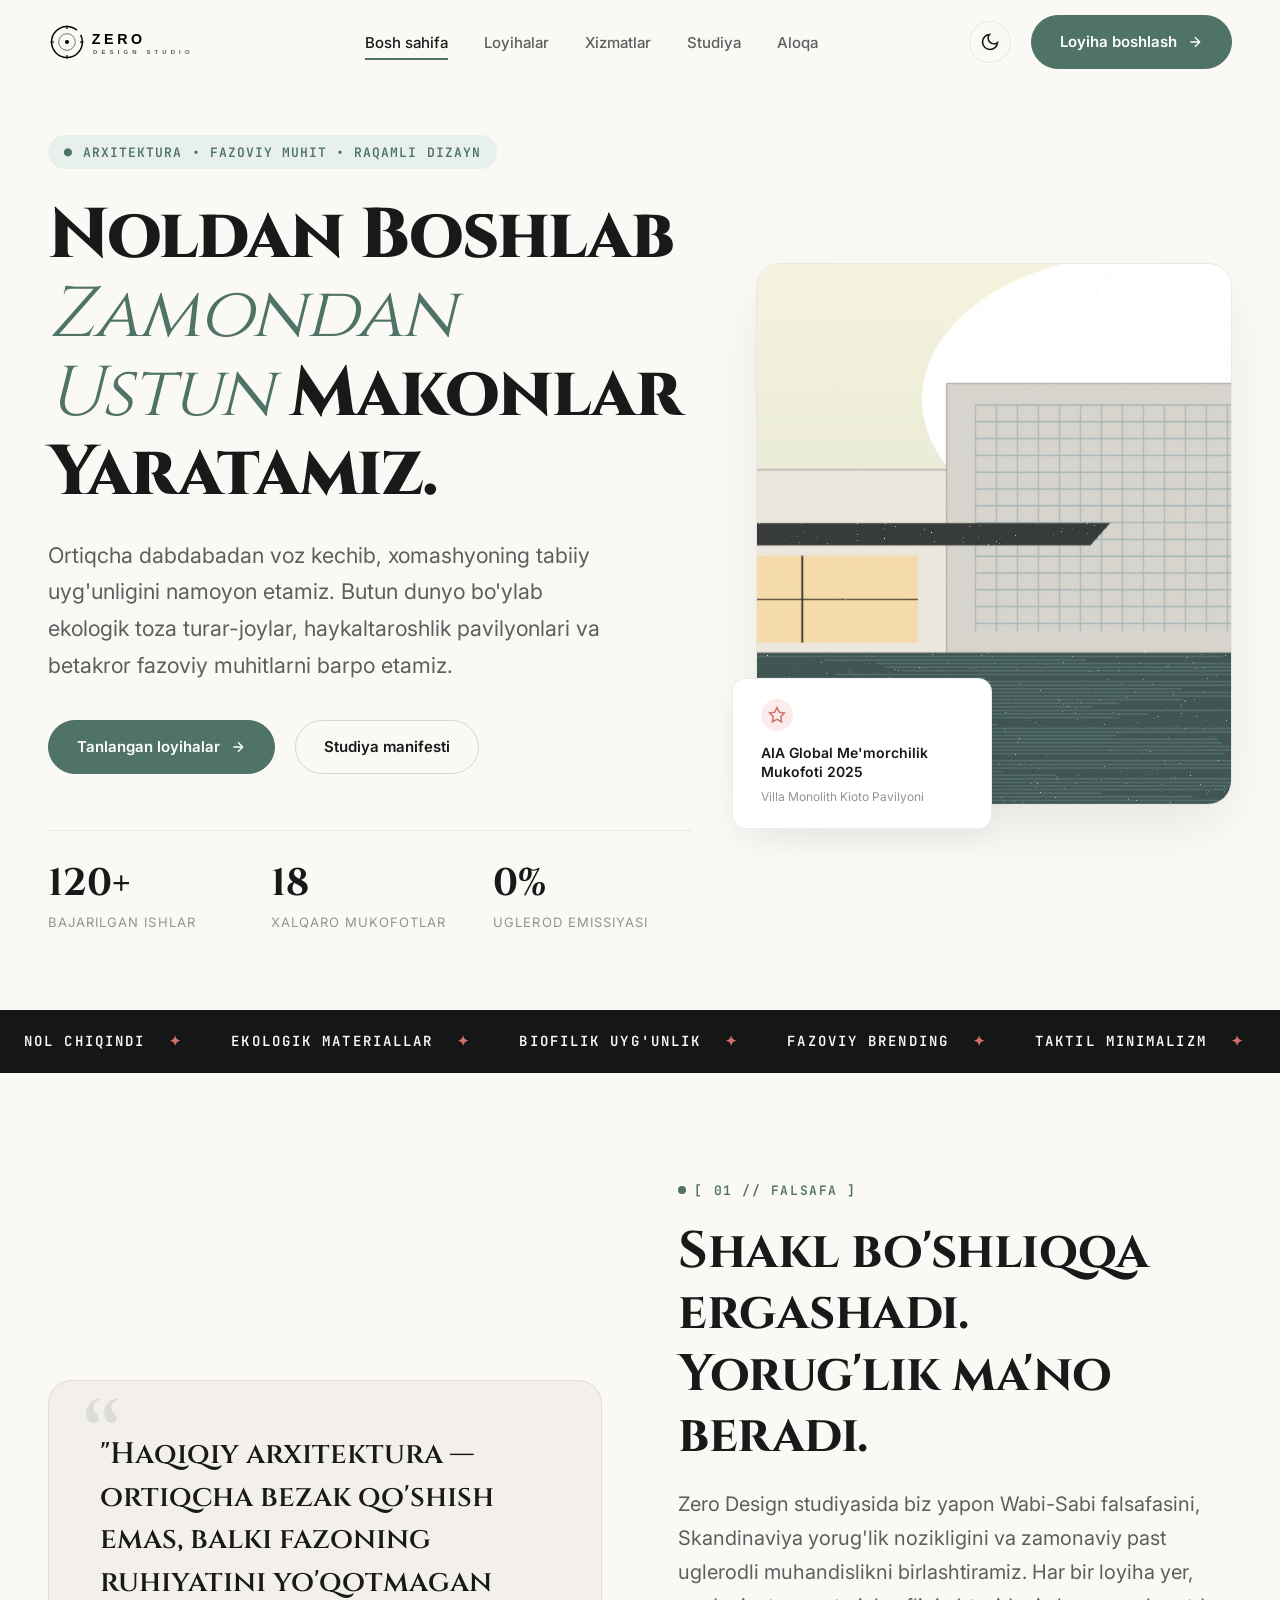
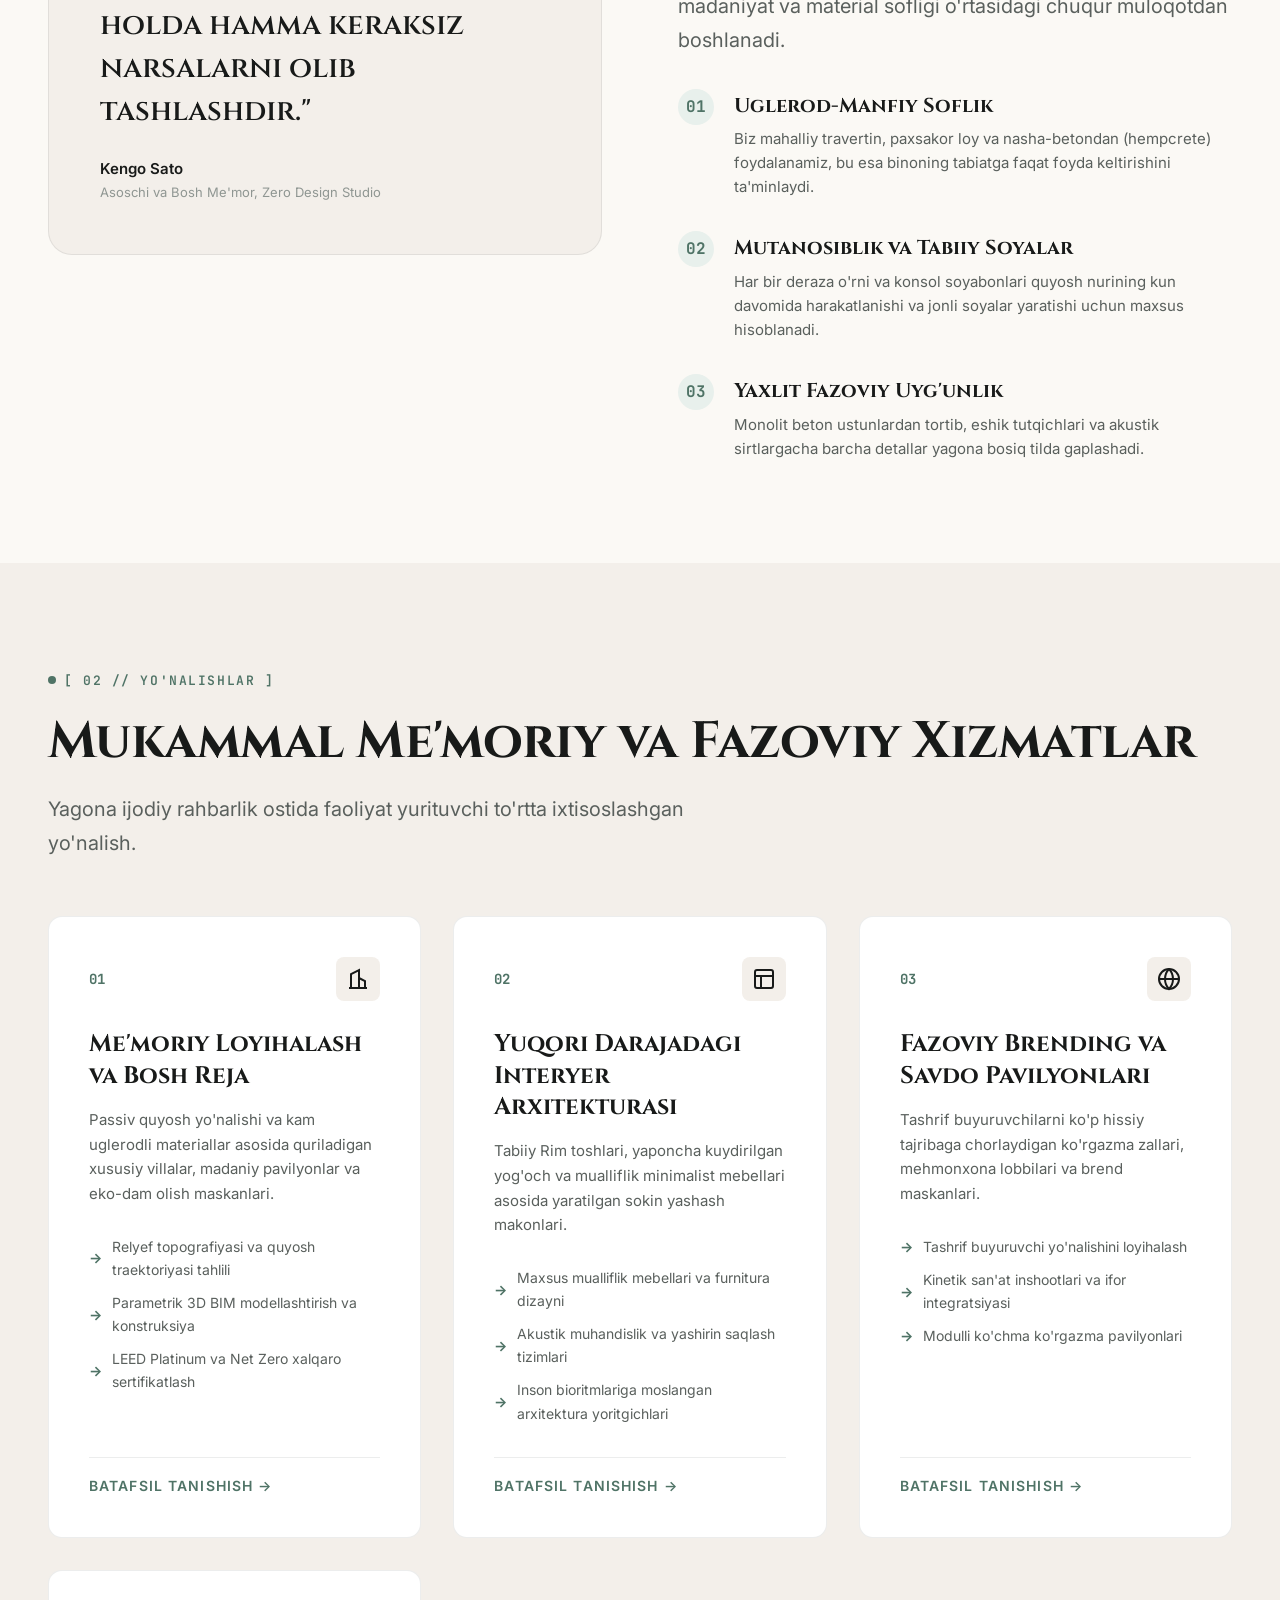
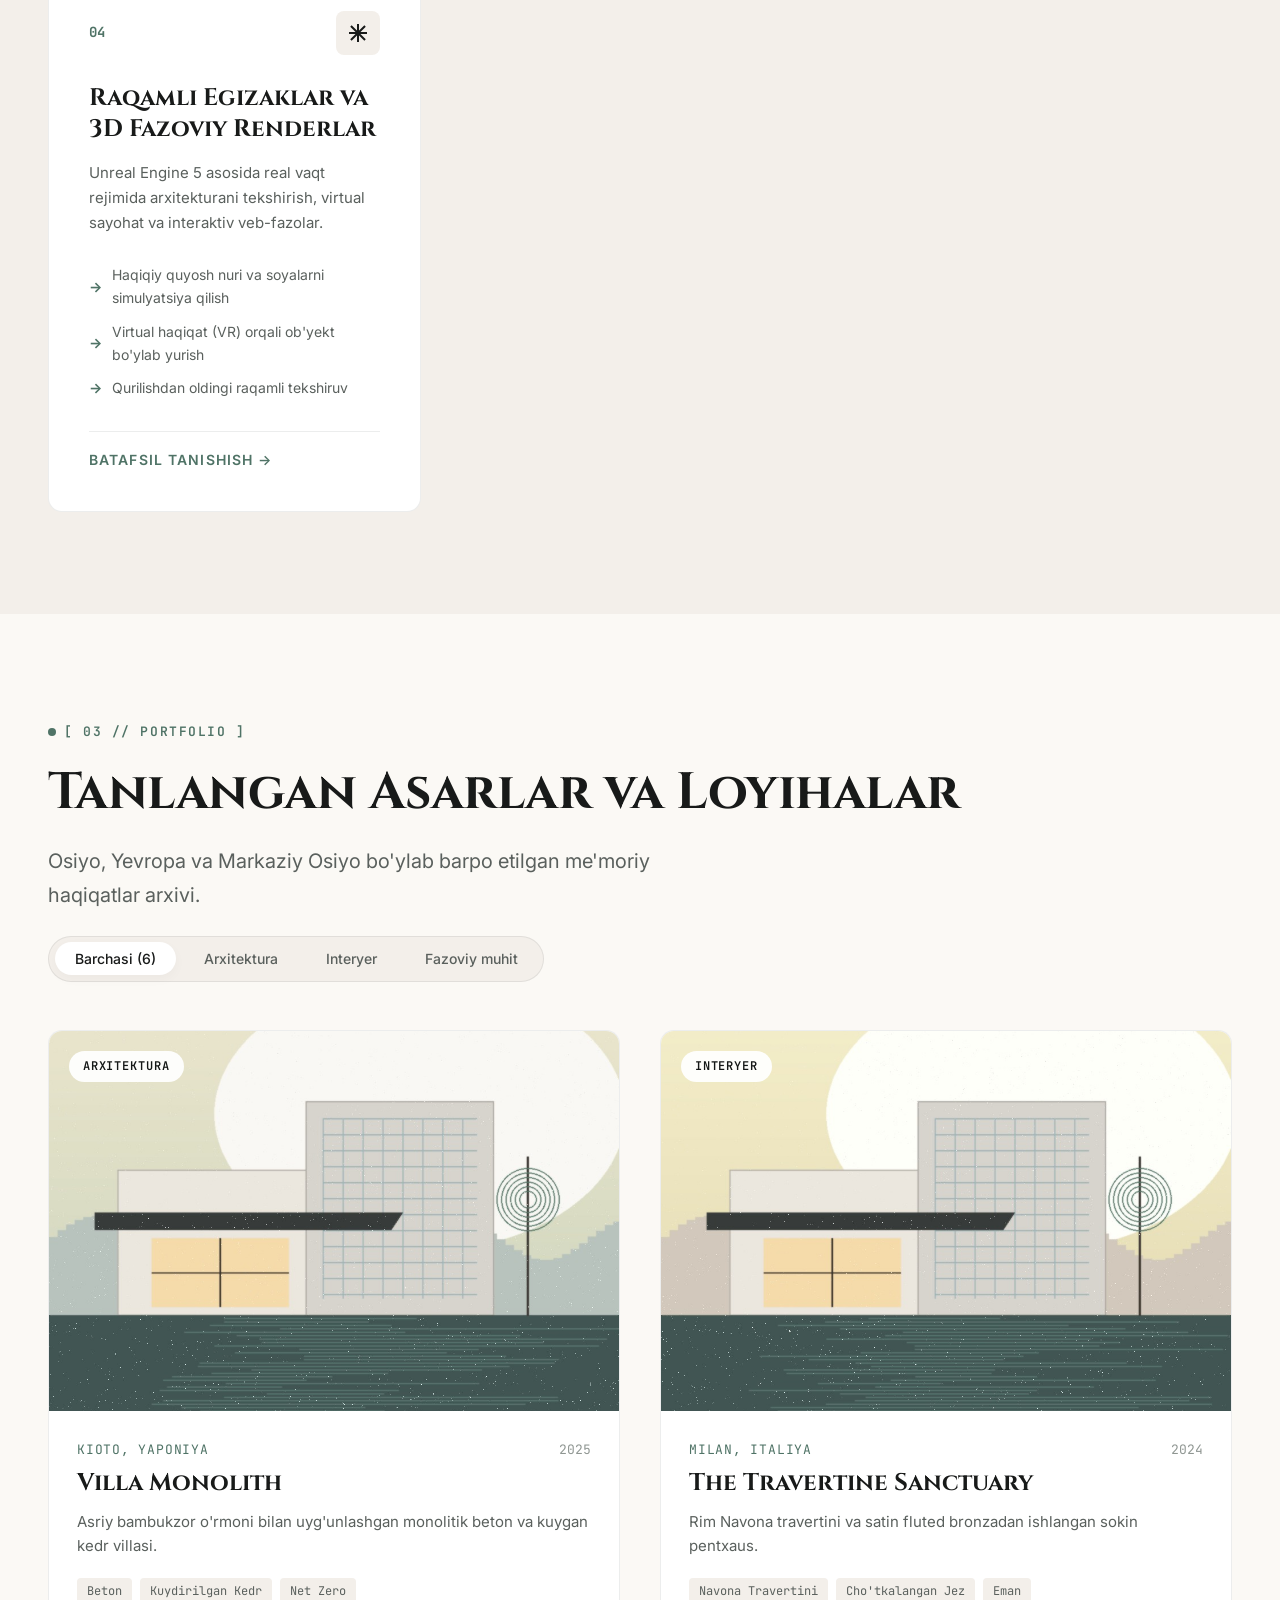
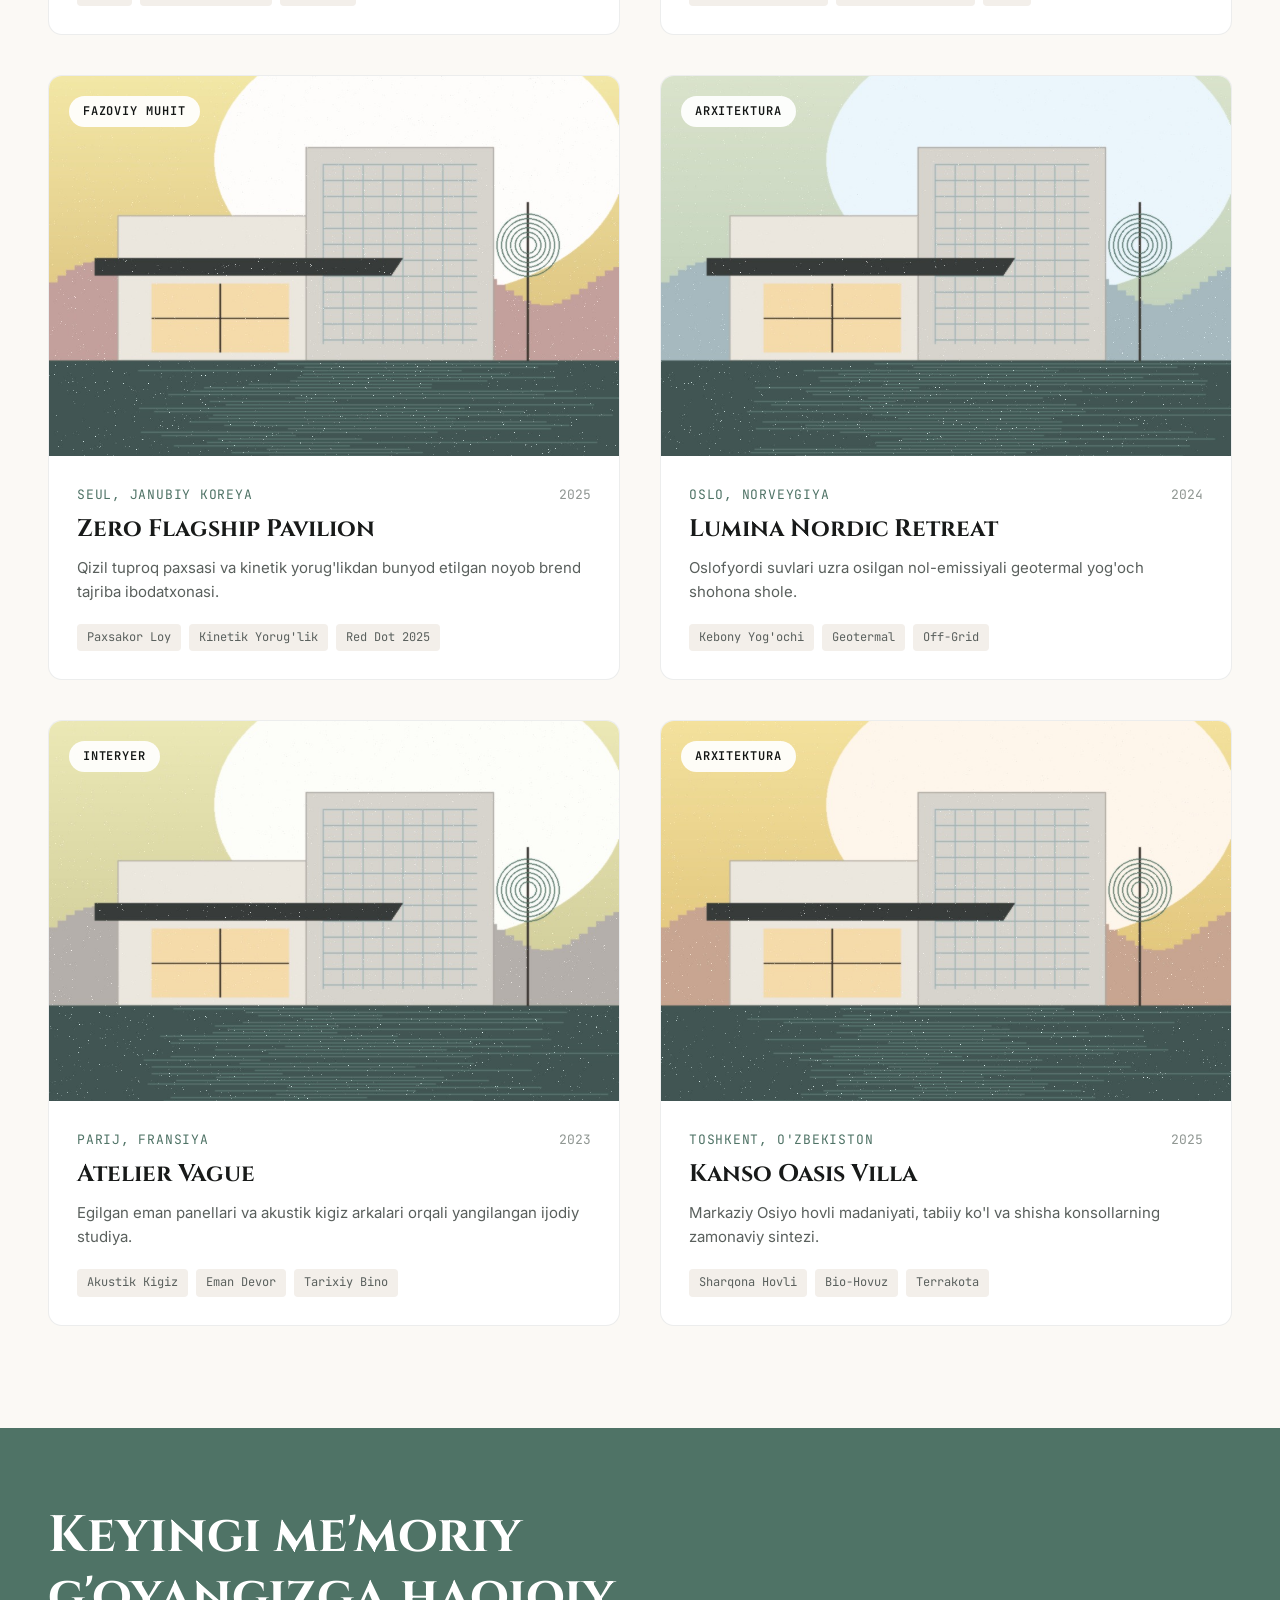
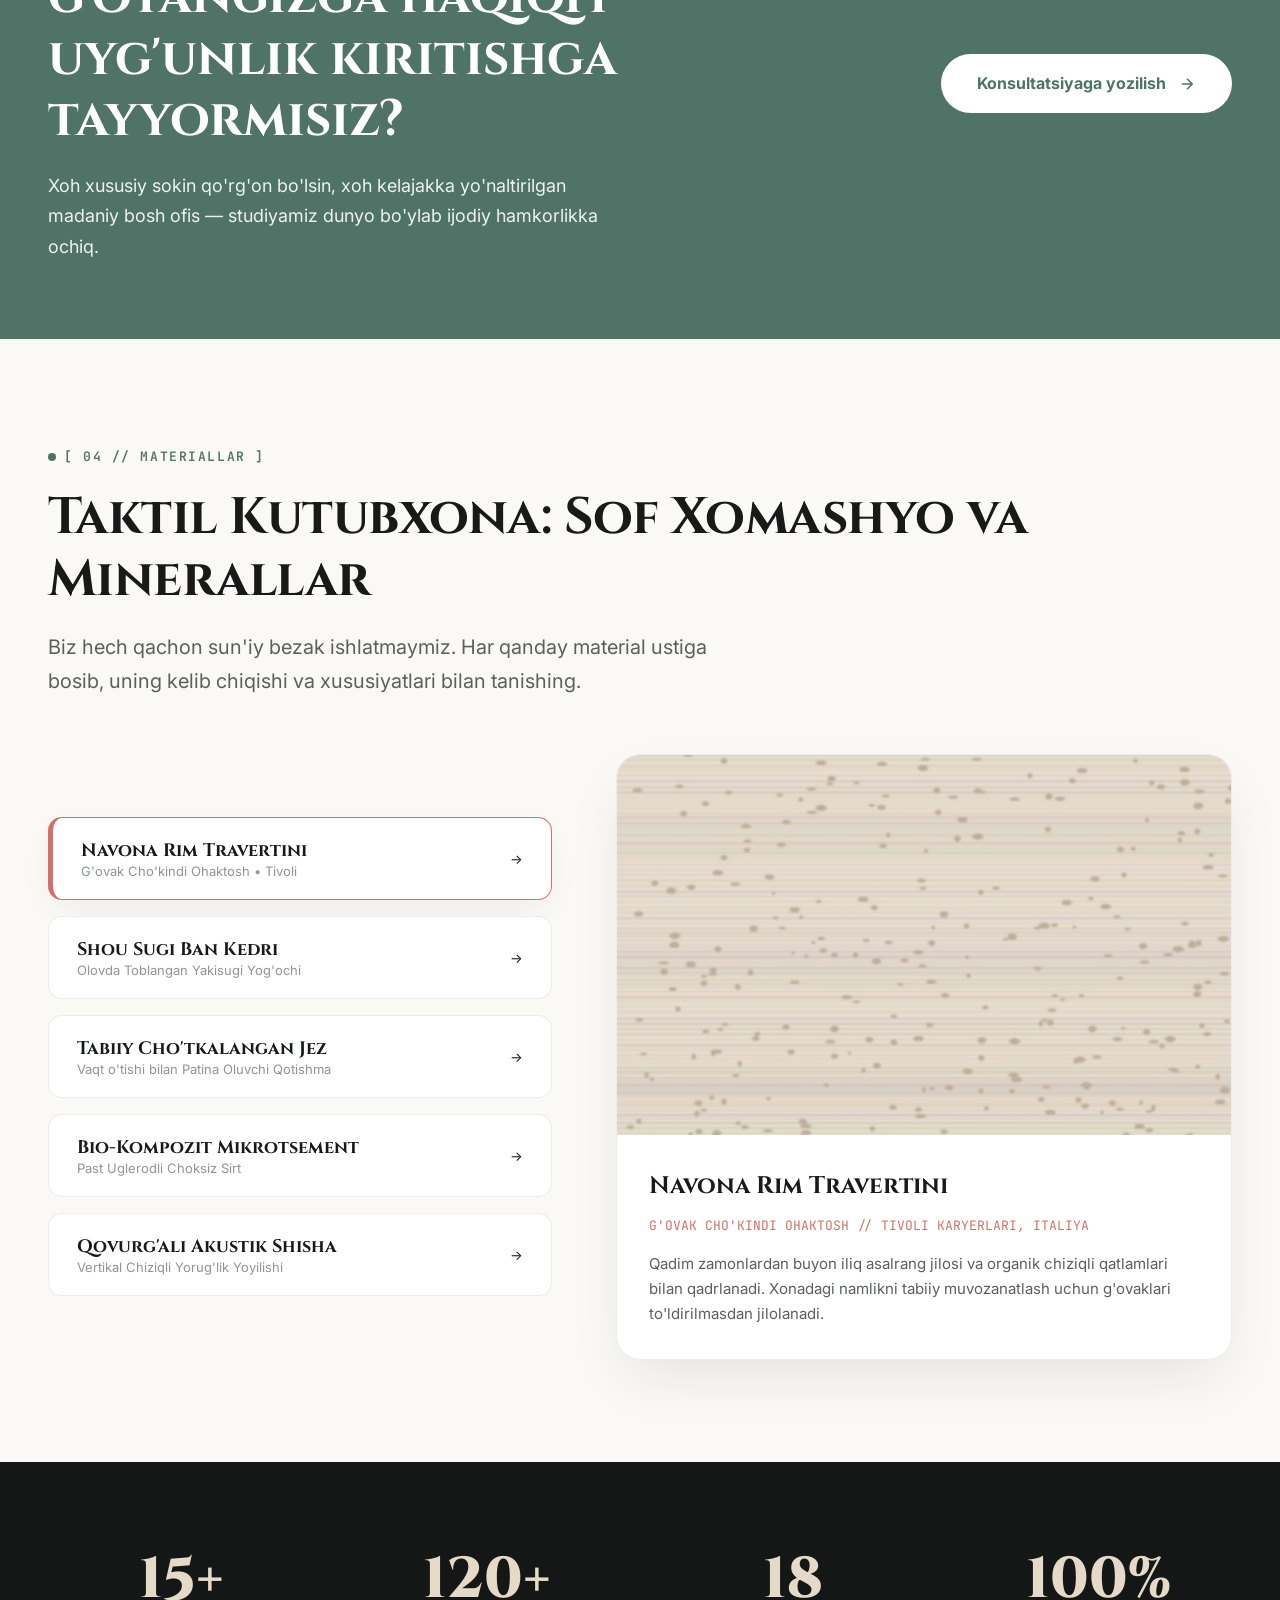
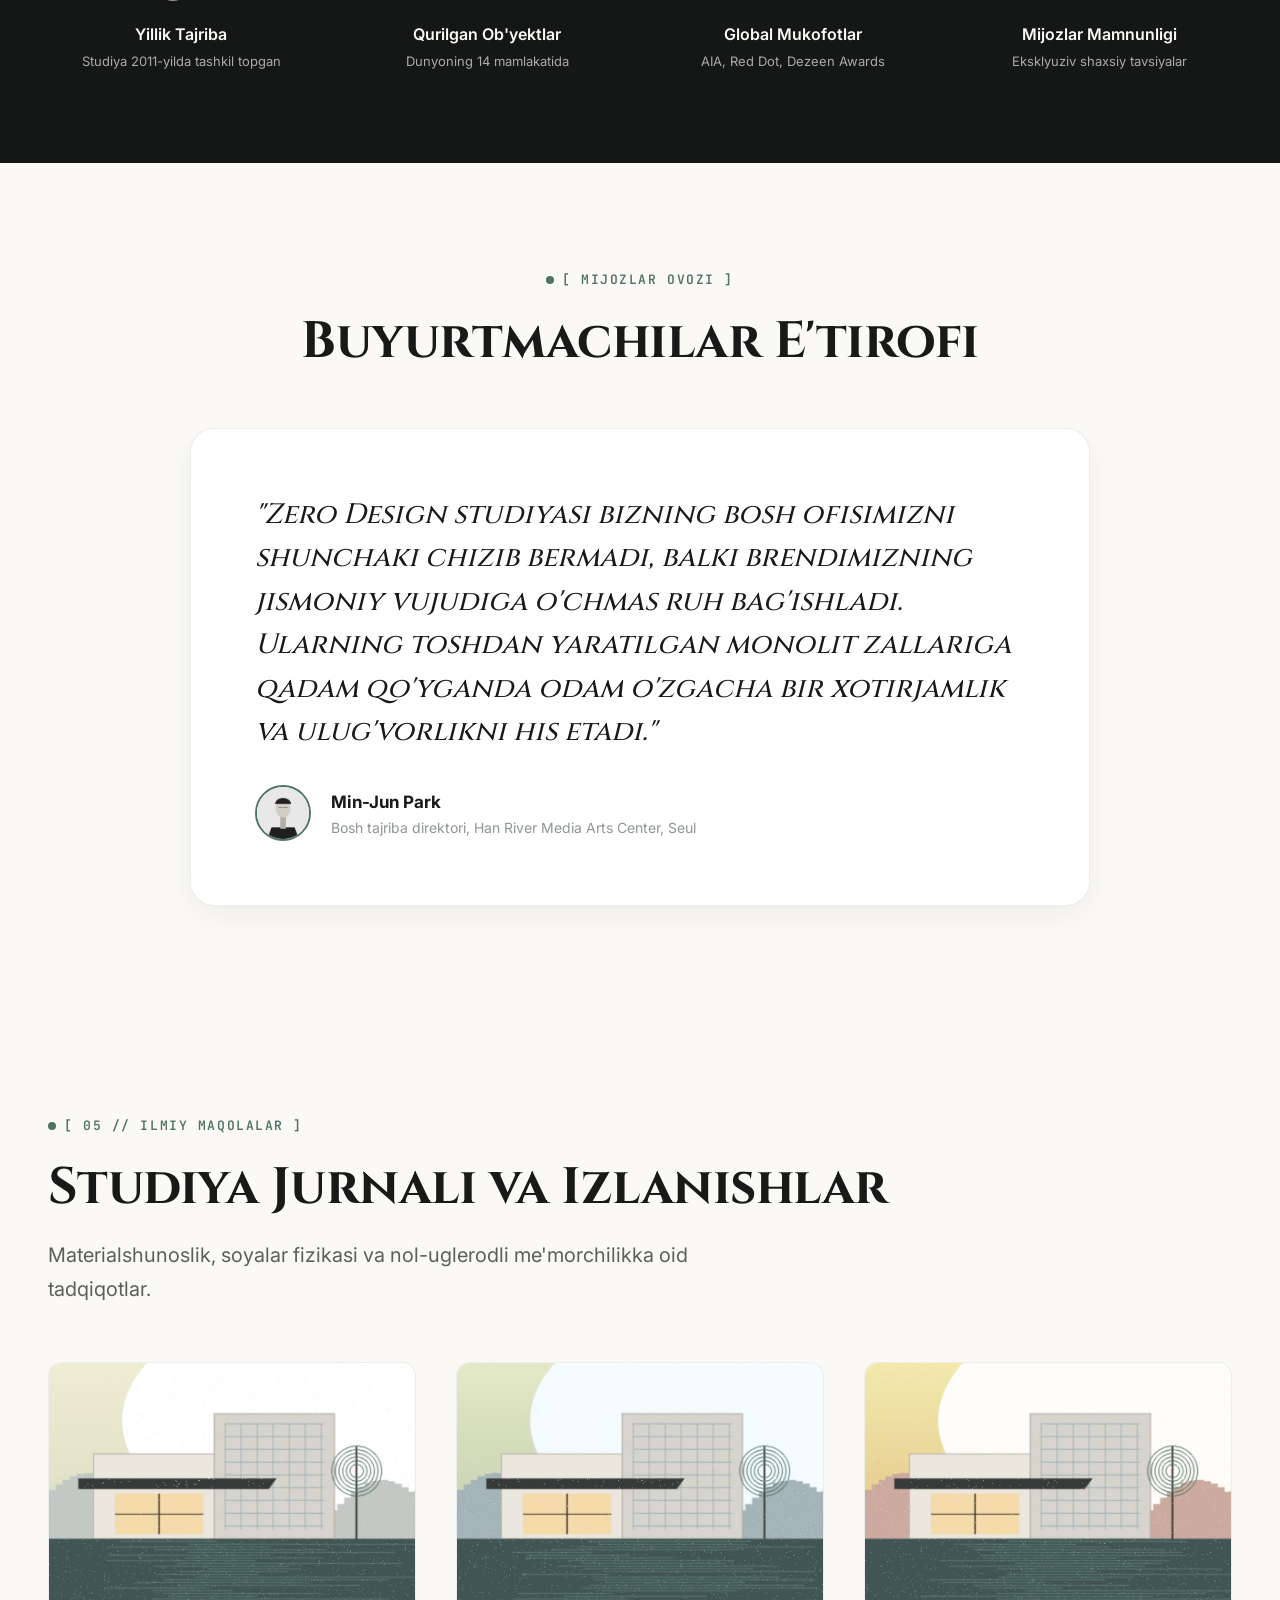
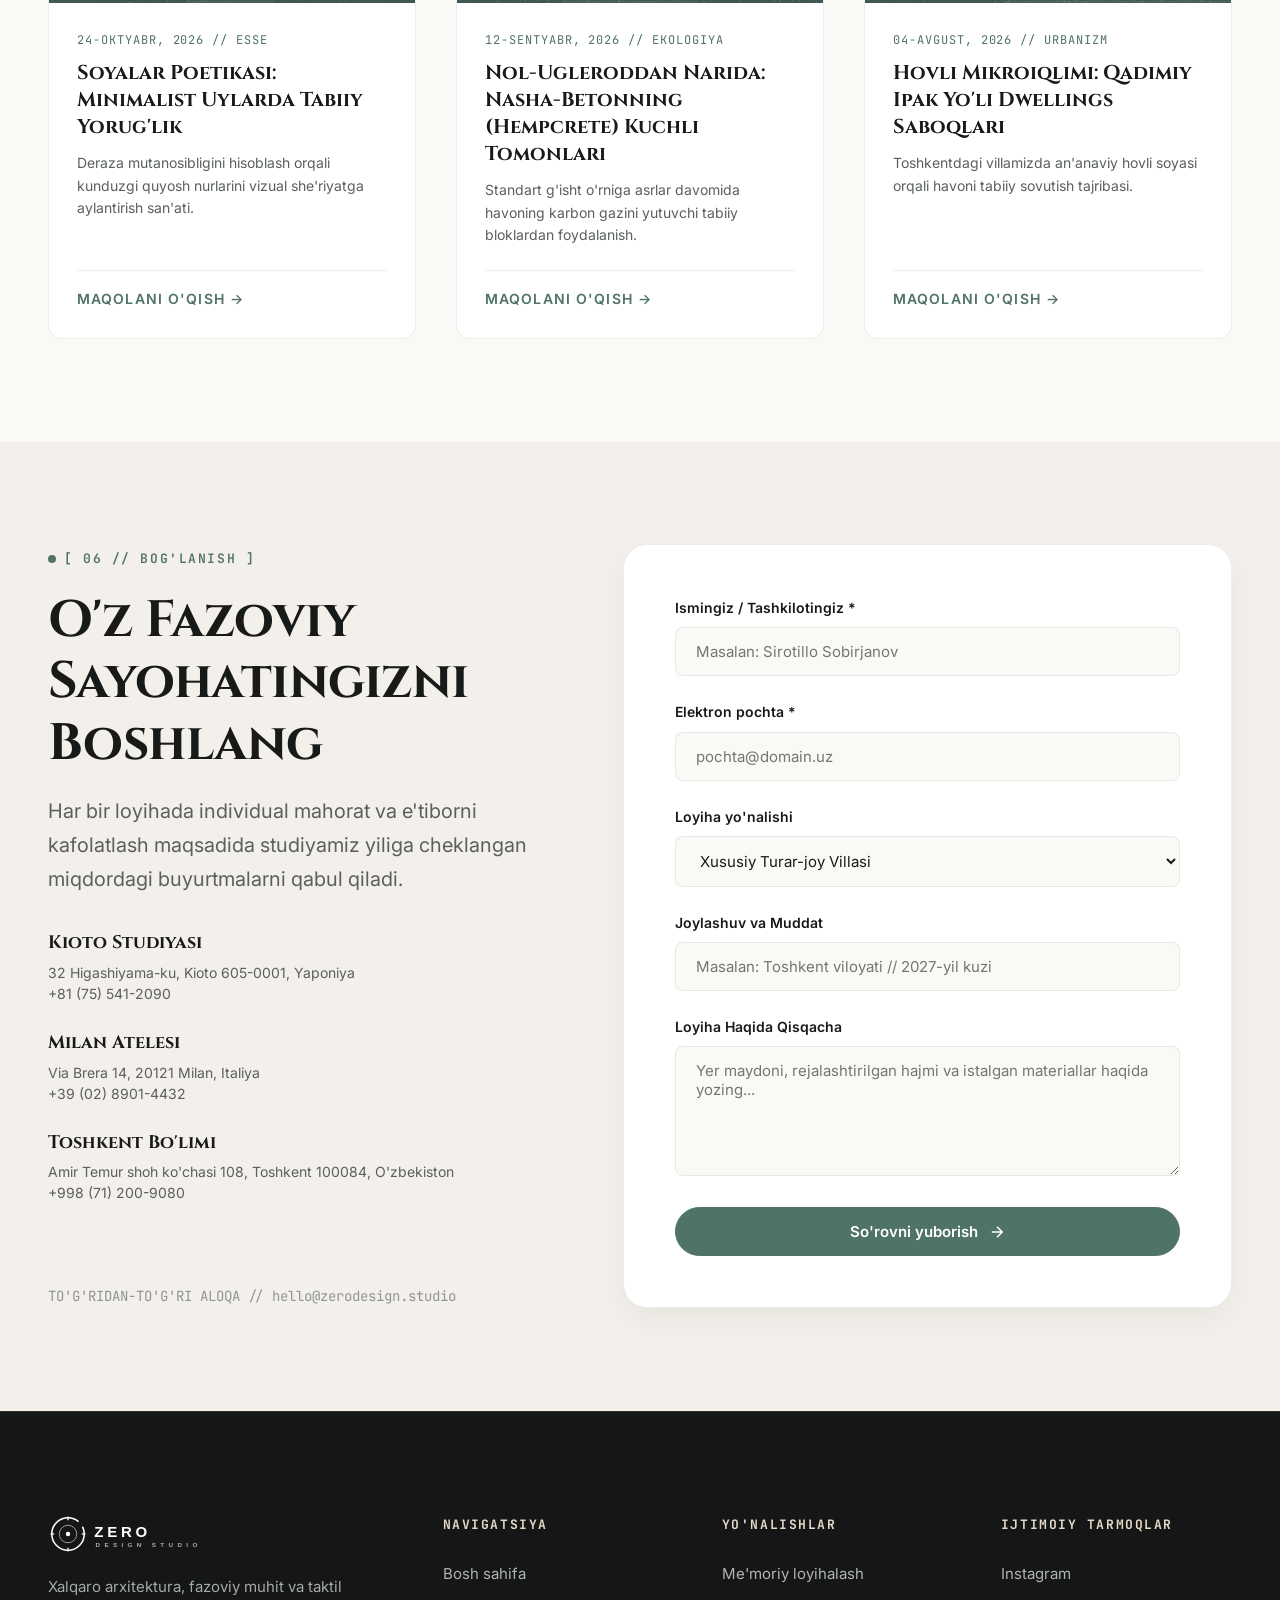
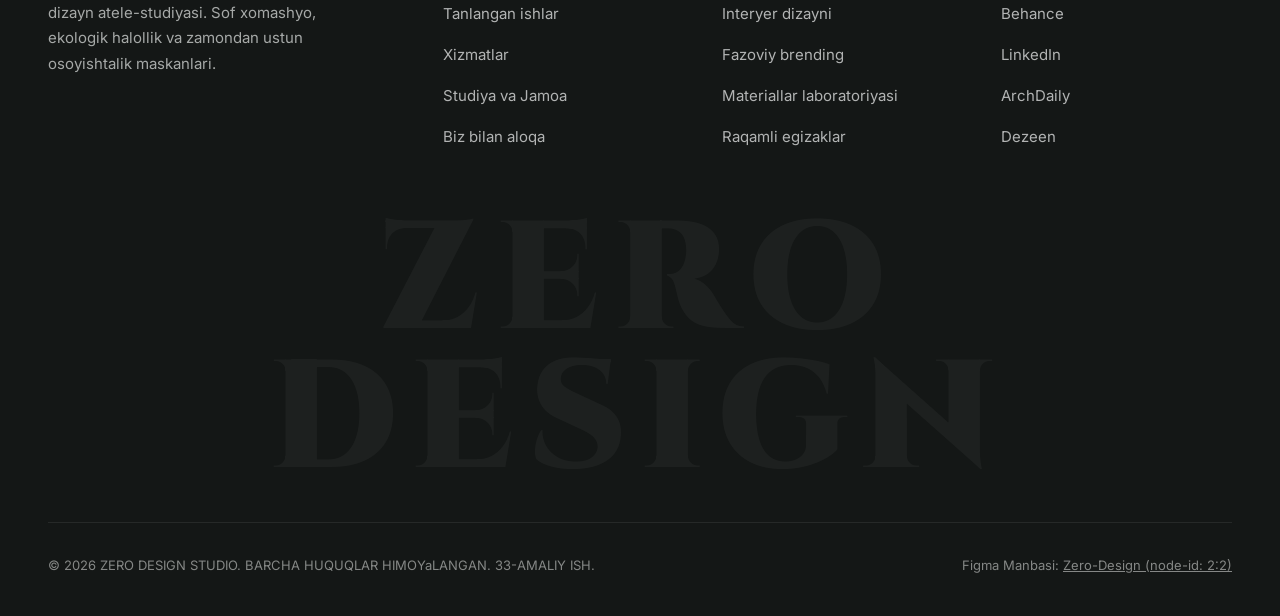
==== commit c32d4541: "feat: translate entire platform into Uzbek language for 33-Amaliy ish" ====
--- a/index.html
+++ b/index.html
@@ -1,10 +1,10 @@
 <!DOCTYPE html>
-<html lang="en" data-theme="light">
+<html lang="uz" data-theme="light">
 <head>
   <meta charset="UTF-8">
   <meta name="viewport" content="width=device-width, initial-scale=1.0">
-  <title>Zero Design Studio — Architecture, Interior & Spatial Experience</title>
-  <meta name="description" content="Award-winning architectural and spatial design studio creating timeless, sustainable, and biophilic environments from ground zero.">
+  <title>Zero Design Studio — Arxitektura, Interyer va Fazoviy Muhit</title>
+  <meta name="description" content="Xalqaro darajada e'tirof etilgan arxitektura va fazoviy dizayn studiyasi. Ekologik toza materiallar va taktil minimalizm.">
   <link rel="preconnect" href="https://fonts.googleapis.com">
   <link rel="preconnect" href="https://fonts.gstatic.com" crossorigin>
   <link href="https://fonts.googleapis.com/css2?family=Cinzel:wght@500;600;700;800;900&family=Inter:wght@300;400;500;600;700&family=JetBrains+Mono:wght@400;500;600;700&display=swap" rel="stylesheet">
@@ -13,32 +13,32 @@
 </head>
 <body>
 
-  <!-- Site Header -->
+  <!-- Sayt Sarlavhasi (Header) -->
   <header class="site-header">
     <div class="container header-container">
-      <a href="index.html" class="brand-link" aria-label="Zero Design Studio Home">
-        <img src="assets/logo.svg" alt="Zero Design Logo" class="brand-logo">
+      <a href="index.html" class="brand-link" aria-label="Zero Design Bosh Sahifasi">
+        <img src="assets/logo.svg" alt="Zero Design Logotipi" class="brand-logo">
       </a>
 
-      <nav aria-label="Main Navigation">
+      <nav aria-label="Asosiy Navigatsiya">
         <ul class="nav-links">
-          <li class="nav-item"><a href="index.html" class="active">Home</a></li>
-          <li class="nav-item"><a href="projects.html">Projects</a></li>
-          <li class="nav-item"><a href="services.html">Services</a></li>
-          <li class="nav-item"><a href="about.html">Studio</a></li>
-          <li class="nav-item"><a href="contact.html">Contact</a></li>
+          <li class="nav-item"><a href="index.html" class="active">Bosh sahifa</a></li>
+          <li class="nav-item"><a href="projects.html">Loyihalar</a></li>
+          <li class="nav-item"><a href="services.html">Xizmatlar</a></li>
+          <li class="nav-item"><a href="about.html">Studiya</a></li>
+          <li class="nav-item"><a href="contact.html">Aloqa</a></li>
         </ul>
       </nav>
 
       <div class="header-actions">
-        <button id="themeToggleBtn" class="theme-toggle-btn" aria-label="Toggle dark/light theme">
+        <button id="themeToggleBtn" class="theme-toggle-btn" aria-label="Tungi/kunduzgi rejimni almashtirish">
           <svg width="20" height="20" viewBox="0 0 24 24" fill="none" stroke="currentColor" stroke-width="2"><path d="M21 12.79A9 9 0 1 1 11.21 3 7 7 0 0 0 21 12.79z"/></svg>
         </button>
         <a href="contact.html" class="btn-primary">
-          <span>Start a Project</span>
+          <span>Loyiha boshlash</span>
           <svg width="16" height="16" viewBox="0 0 24 24" fill="none" stroke="currentColor" stroke-width="2"><path d="M5 12h14M12 5l7 7-7 7"/></svg>
         </a>
-        <button id="burgerBtn" class="burger-btn" aria-label="Open mobile menu">
+        <button id="burgerBtn" class="burger-btn" aria-label="Mobil menyuni ochish">
           <span></span>
           <span></span>
           <span></span>
@@ -47,149 +47,149 @@
     </div>
   </header>
 
-  <!-- Mobile Drawer -->
-  <aside id="mobileDrawer" class="mobile-drawer" aria-label="Mobile Navigation Menu">
+  <!-- Mobil Menyu (Drawer) -->
+  <aside id="mobileDrawer" class="mobile-drawer" aria-label="Mobil Navigatsiya Menyusi">
     <div>
       <div style="display:flex; justify-content:space-between; align-items:center;">
         <img src="assets/logo.svg" alt="Zero Design" style="height:32px;">
-        <button id="drawerCloseBtn" style="background:none; border:none; font-size:1.75rem; cursor:pointer;" aria-label="Close menu">&times;</button>
+        <button id="drawerCloseBtn" style="background:none; border:none; font-size:1.75rem; cursor:pointer;" aria-label="Menyuni yopish">&times;</button>
       </div>
       <ul class="drawer-links">
-        <li><a href="index.html">Home</a></li>
-        <li><a href="projects.html">Projects</a></li>
-        <li><a href="services.html">Services</a></li>
-        <li><a href="about.html">Studio & Philosophy</a></li>
-        <li><a href="contact.html">Contact Us</a></li>
+        <li><a href="index.html">Bosh sahifa</a></li>
+        <li><a href="projects.html">Loyihalar</a></li>
+        <li><a href="services.html">Xizmatlar</a></li>
+        <li><a href="about.html">Studiya va Falsafa</a></li>
+        <li><a href="contact.html">Biz bilan bog'lanish</a></li>
       </ul>
     </div>
     <div>
-      <a href="contact.html" class="btn-primary" style="width:100%; text-align:center;">Start a Project</a>
+      <a href="contact.html" class="btn-primary" style="width:100%; text-align:center;">Loyiha boshlash</a>
     </div>
   </aside>
 
-  <!-- Main Content -->
+  <!-- Asosiy Qism -->
   <main id="mainContent">
 
-    <!-- 1. Hero Section -->
+    <!-- 1. Hero Bo'limi -->
     <section class="hero-section">
       <div class="container hero-grid">
         <div class="hero-content">
           <div class="hero-badge">
-            <span>●</span> ARCHITECTURE • SPATIAL • DIGITAL DESIGN
+            <span>●</span> ARXITEKTURA • FAZOVIY MUHIT • RAQAMLI DIZAYN
           </div>
           <h1 class="hero-title">
-            Crafting Timeless Spaces from <span class="accent-italic">Ground Zero</span>.
+            Noldan Boshlab <span class="accent-italic">Zamondan Ustun</span> Makonlar Yaratamiz.
           </h1>
           <p class="hero-description">
-            We eliminate architectural excess to reveal raw harmonic materiality. Delivering carbon-conscious residences, sculptural pavilions, and bespoke experiential environments worldwide.
+            Ortiqcha dabdabadan voz kechib, xomashyoning tabiiy uyg'unligini namoyon etamiz. Butun dunyo bo'ylab ekologik toza turar-joylar, haykaltaroshlik pavilyonlari va betakror fazoviy muhitlarni barpo etamiz.
           </p>
           <div class="hero-cta-group">
             <a href="projects.html" class="btn-primary">
-              <span>Explore Selected Works</span>
+              <span>Tanlangan loyihalar</span>
               <svg width="16" height="16" viewBox="0 0 24 24" fill="none" stroke="currentColor" stroke-width="2"><path d="M5 12h14M12 5l7 7-7 7"/></svg>
             </a>
-            <a href="about.html" class="btn-secondary">Studio Manifesto</a>
+            <a href="about.html" class="btn-secondary">Studiya manifesti</a>
           </div>
           <div class="hero-metrics">
             <div>
               <div class="hero-metric-val">120+</div>
-              <div class="hero-metric-label">Completed Works</div>
+              <div class="hero-metric-label">Bajarilgan ishlar</div>
             </div>
             <div>
               <div class="hero-metric-val">18</div>
-              <div class="hero-metric-label">Design Honors</div>
+              <div class="hero-metric-label">Xalqaro mukofotlar</div>
             </div>
             <div>
               <div class="hero-metric-val">0%</div>
-              <div class="hero-metric-label">Net Carbon Target</div>
+              <div class="hero-metric-label">Uglerod emissiyasi</div>
             </div>
           </div>
         </div>
 
         <div class="hero-media-wrap">
           <div class="hero-img-card">
-            <img src="assets/hero-arch.jpg" alt="Zero Design Architectural Monolith Pavilion">
+            <img src="assets/hero-arch.jpg" alt="Zero Design Monolit Me'moriy Pavilyoni">
           </div>
           <div class="hero-floating-badge">
             <div class="badge-icon">
               <svg width="18" height="18" viewBox="0 0 24 24" fill="none" stroke="currentColor" stroke-width="2"><polygon points="12 2 15.09 8.26 22 9.27 17 14.14 18.18 21.02 12 17.77 5.82 21.02 7 14.14 2 9.27 8.91 8.26 12 2"/></svg>
             </div>
-            <p>AIA Global Architecture Award 2025</p>
-            <span>Villa Monolith Kyoto Pavilion</span>
-          </div>
-        </div>
-      </div>
-    </section>
-
-    <!-- Marquee Principles -->
+            <p>AIA Global Me'morchilik Mukofoti 2025</p>
+            <span>Villa Monolith Kioto Pavilyoni</span>
+          </div>
+        </div>
+      </div>
+    </section>
+
+    <!-- Marquee Tamoyillar -->
     <div class="marquee-container" aria-hidden="true">
       <div class="marquee-track">
-        <div class="marquee-item">ZERO FOOTPRINT <span class="sep">✦</span></div>
-        <div class="marquee-item">SUSTAINABLE MATERIALS <span class="sep">✦</span></div>
-        <div class="marquee-item">BIOPHILIC HARMONY <span class="sep">✦</span></div>
-        <div class="marquee-item">SPATIAL BRANDING <span class="sep">✦</span></div>
-        <div class="marquee-item">TACTILE MINIMALISM <span class="sep">✦</span></div>
-        <div class="marquee-item">PARAMETRIC PRECISION <span class="sep">✦</span></div>
-        <div class="marquee-item">ZERO FOOTPRINT <span class="sep">✦</span></div>
-        <div class="marquee-item">SUSTAINABLE MATERIALS <span class="sep">✦</span></div>
-        <div class="marquee-item">BIOPHILIC HARMONY <span class="sep">✦</span></div>
-        <div class="marquee-item">SPATIAL BRANDING <span class="sep">✦</span></div>
-        <div class="marquee-item">TACTILE MINIMALISM <span class="sep">✦</span></div>
-        <div class="marquee-item">PARAMETRIC PRECISION <span class="sep">✦</span></div>
+        <div class="marquee-item">NOL CHIQINDI <span class="sep">✦</span></div>
+        <div class="marquee-item">EKOLOGIK MATERIALLAR <span class="sep">✦</span></div>
+        <div class="marquee-item">BIOFILIK UYG'UNLIK <span class="sep">✦</span></div>
+        <div class="marquee-item">FAZOVIY BRENDING <span class="sep">✦</span></div>
+        <div class="marquee-item">TAKTIL MINIMALIZM <span class="sep">✦</span></div>
+        <div class="marquee-item">PARAMETRIK ANIQLIK <span class="sep">✦</span></div>
+        <div class="marquee-item">NOL CHIQINDI <span class="sep">✦</span></div>
+        <div class="marquee-item">EKOLOGIK MATERIALLAR <span class="sep">✦</span></div>
+        <div class="marquee-item">BIOFILIK UYG'UNLIK <span class="sep">✦</span></div>
+        <div class="marquee-item">FAZOVIY BRENDING <span class="sep">✦</span></div>
+        <div class="marquee-item">TAKTIL MINIMALIZM <span class="sep">✦</span></div>
+        <div class="marquee-item">PARAMETRIK ANIQLIK <span class="sep">✦</span></div>
       </div>
     </div>
 
-    <!-- 2. Philosophy & About Section -->
+    <!-- 2. Falsafa va Studiya Haqida -->
     <section class="section philosophy-section" id="philosophy">
       <div class="container philosophy-grid">
         <div class="philosophy-quote-card">
           <p class="philosophy-quote-text">
-            "True architecture is not about adding decoration until nothing more can be built; it is about paring away until nothing can be removed without losing the soul of the space."
+            "Haqiqiy arxitektura — ortiqcha bezak qo'shish emas, balki fazoning ruhiyatini yo'qotmagan holda hamma keraksiz narsalarni olib tashlashdir."
           </p>
           <div class="philosophy-quote-author">Kengo Sato</div>
-          <div class="philosophy-quote-role">Founding Principal, Zero Design Studio</div>
+          <div class="philosophy-quote-role">Asoschi va Bosh Me'mor, Zero Design Studio</div>
         </div>
 
         <div class="philosophy-details">
-          <div class="section-tag">[ 01 // PHILOSOPHY ]</div>
-          <h2 class="section-title">Form follows emptiness. Light shapes meaning.</h2>
+          <div class="section-tag">[ 01 // FALSAFA ]</div>
+          <h2 class="section-title">Shakl bo'shliqqa ergashadi. Yorug'lik ma'no beradi.</h2>
           <p class="section-desc">
-            At Zero Design, we bridge Japanese Wabi-Sabi philosophy, Scandinavian light sensitivity, and modern low-carbon engineering. Each commission begins with an intensive dialogue between land, culture, and material authenticity.
+            Zero Design studiyasida biz yapon Wabi-Sabi falsafasini, Skandinaviya yorug'lik nozikligini va zamonaviy past uglerodli muhandislikni birlashtiramiz. Har bir loyiha yer, madaniyat va material sofligi o'rtasidagi chuqur muloqotdan boshlanadi.
           </p>
 
           <div class="pillar-list">
             <div class="pillar-item">
               <div class="pillar-num">01</div>
               <div class="pillar-content">
-                <h4>Carbon-Negative Integrity</h4>
-                <p>We source local travertine, rammed earth, and bio-composite hempcrete to ensure structures contribute positively to their ecosystems.</p>
+                <h4>Uglerod-Manfiy Soflik</h4>
+                <p>Biz mahalliy travertin, paxsakor loy va nasha-betondan (hempcrete) foydalanamiz, bu esa binoning tabiatga faqat foyda keltirishini ta'minlaydi.</p>
               </div>
             </div>
             <div class="pillar-item">
               <div class="pillar-num">02</div>
               <div class="pillar-content">
-                <h4>Proportion & Natural Shadows</h4>
-                <p>Every window aperture and ceiling cantilever is tuned to choreograph sunlight throughout the day, creating living shadow scapes.</p>
+                <h4>Mutanosiblik va Tabiiy Soyalar</h4>
+                <p>Har bir deraza o'rni va konsol soyabonlari quyosh nurining kun davomida harakatlanishi va jonli soyalar yaratishi uchun maxsus hisoblanadi.</p>
               </div>
             </div>
             <div class="pillar-item">
               <div class="pillar-num">03</div>
               <div class="pillar-content">
-                <h4>Holistic Spatial Flow</h4>
-                <p>From the structural concrete spine down to bespoke door pulls and acoustic textures, every element speaks one quiet language.</p>
-              </div>
-            </div>
-          </div>
-        </div>
-      </div>
-    </section>
-
-    <!-- 3. Core Disciplines / Services -->
+                <h4>Yaxlit Fazoviy Uyg'unlik</h4>
+                <p>Monolit beton ustunlardan tortib, eshik tutqichlari va akustik sirtlargacha barcha detallar yagona bosiq tilda gaplashadi.</p>
+              </div>
+            </div>
+          </div>
+        </div>
+      </div>
+    </section>
+
+    <!-- 3. Xizmatlar va Yo'nalishlar -->
     <section class="section services-section" id="services">
       <div class="container">
-        <div class="section-tag">[ 02 // DISCIPLINES ]</div>
-        <h2 class="section-title">Tailored Architectural & Spatial Services</h2>
-        <p class="section-desc">Four specialized practices operating under one unified creative direction.</p>
+        <div class="section-tag">[ 02 // YO'NALISHLAR ]</div>
+        <h2 class="section-title">Mukammal Me'moriy va Fazoviy Xizmatlar</h2>
+        <p class="section-desc">Yagona ijodiy rahbarlik ostida faoliyat yurituvchi to'rtta ixtisoslashgan yo'nalish.</p>
 
         <div class="services-grid">
           <div class="service-card">
@@ -200,15 +200,15 @@
                   <svg width="24" height="24" viewBox="0 0 24 24" fill="none" stroke="currentColor" stroke-width="2"><path d="M3 21h18M5 21V7l8-4v18M13 11l6 3v7"/></svg>
                 </div>
               </div>
-              <h3>Architectural Design & Master Planning</h3>
-              <p>Monolithic residential villas, cultural pavilions, and eco-resorts built with passive solar orientation and low embodied carbon.</p>
+              <h3>Me'moriy Loyihalash va Bosh Reja</h3>
+              <p>Passiv quyosh yo'nalishi va kam uglerodli materiallar asosida quriladigan xususiy villalar, madaniy pavilyonlar va eko-dam olish maskanlari.</p>
               <ul class="service-features">
-                <li>Site topography & solar trajectory analysis</li>
-                <li>Parametric 3D BIM modeling & structural integration</li>
-                <li>LEED Platinum & Net Zero compliance certification</li>
+                <li>Relyef topografiyasi va quyosh traektoriyasi tahlili</li>
+                <li>Parametrik 3D BIM modellashtirish va konstruksiya</li>
+                <li>LEED Platinum va Net Zero xalqaro sertifikatlash</li>
               </ul>
             </div>
-            <a href="services.html" class="service-link">Learn Discipline →</a>
+            <a href="services.html" class="service-link">Batafsil tanishish →</a>
           </div>
 
           <div class="service-card">
@@ -219,15 +219,15 @@
                   <svg width="24" height="24" viewBox="0 0 24 24" fill="none" stroke="currentColor" stroke-width="2"><rect x="3" y="3" width="18" height="18" rx="2"/><path d="M3 9h18M9 21V9"/></svg>
                 </div>
               </div>
-              <h3>High-End Interior Architecture</h3>
-              <p>Sculptural living spaces that celebrate raw Roman stone, Japanese charred timber, and custom-engineered minimalist millwork.</p>
+              <h3>Yuqori Darajadagi Interyer Arxitekturasi</h3>
+              <p>Tabiiy Rim toshlari, yaponcha kuydirilgan yog'och va mualliflik minimalist mebellari asosida yaratilgan sokin yashash makonlari.</p>
               <ul class="service-features">
-                <li>Bespoke furniture & fixture design (FF&E)</li>
-                <li>Acoustic engineering & hidden storage systems</li>
-                <li>Circadian architectural lighting curation</li>
+                <li>Maxsus mualliflik mebellari va furnitura dizayni</li>
+                <li>Akustik muhandislik va yashirin saqlash tizimlari</li>
+                <li>Inson bioritmlariga moslangan arxitektura yoritgichlari</li>
               </ul>
             </div>
-            <a href="services.html" class="service-link">Learn Discipline →</a>
+            <a href="services.html" class="service-link">Batafsil tanishish →</a>
           </div>
 
           <div class="service-card">
@@ -238,15 +238,15 @@
                   <svg width="24" height="24" viewBox="0 0 24 24" fill="none" stroke="currentColor" stroke-width="2"><circle cx="12" cy="12" r="10"/><path d="M12 2a14.5 14.5 0 0 0 0 20 14.5 14.5 0 0 0 0-20M2 12h20"/></svg>
                 </div>
               </div>
-              <h3>Spatial Branding & Retail Pavilions</h3>
-              <p>Experiential retail galleries, boutique hotel lobbies, and brand sanctuaries that immerse visitors in multi-sensory storytelling.</p>
+              <h3>Fazoviy Brending va Savdo Pavilyonlari</h3>
+              <p>Tashrif buyuruvchilarni ko'p hissiy tajribaga chorlaydigan ko'rgazma zallari, mehmonxona lobbilari va brend maskanlari.</p>
               <ul class="service-features">
-                <li>Experiential visitor journey choreography</li>
-                <li>Kinetic art installations & fragrance integration</li>
-                <li>Modular pop-up & global exhibition pavilions</li>
+                <li>Tashrif buyuruvchi yo'nalishini loyihalash</li>
+                <li>Kinetik san'at inshootlari va ifor integratsiyasi</li>
+                <li>Modulli ko'chma ko'rgazma pavilyonlari</li>
               </ul>
             </div>
-            <a href="services.html" class="service-link">Learn Discipline →</a>
+            <a href="services.html" class="service-link">Batafsil tanishish →</a>
           </div>
 
           <div class="service-card">
@@ -257,44 +257,44 @@
                   <svg width="24" height="24" viewBox="0 0 24 24" fill="none" stroke="currentColor" stroke-width="2"><path d="M12 3v18M3 12h18M4.93 4.93l14.14 14.14M4.93 19.07l14.14-14.14"/></svg>
                 </div>
               </div>
-              <h3>Digital Twins & 3D Spatial Renders</h3>
-              <p>Ultra-photorealistic real-time architectural simulations, virtual walkthroughs, and interactive web spatial explorations.</p>
+              <h3>Raqamli Egizaklar va 3D Fazoviy Renderlar</h3>
+              <p>Unreal Engine 5 asosida real vaqt rejimida arxitekturani tekshirish, virtual sayohat va interaktiv veb-fazolar.</p>
               <ul class="service-features">
-                <li>Unreal Engine 5 architectural visualizations</li>
-                <li>Interactive WebGL digital twin experiences</li>
-                <li>Virtual pre-construction reality verification</li>
+                <li>Haqiqiy quyosh nuri va soyalarni simulyatsiya qilish</li>
+                <li>Virtual haqiqat (VR) orqali ob'yekt bo'ylab yurish</li>
+                <li>Qurilishdan oldingi raqamli tekshiruv</li>
               </ul>
             </div>
-            <a href="services.html" class="service-link">Learn Discipline →</a>
-          </div>
-        </div>
-      </div>
-    </section>
-
-    <!-- 4. Selected Works / Portfolio -->
+            <a href="services.html" class="service-link">Batafsil tanishish →</a>
+          </div>
+        </div>
+      </div>
+    </section>
+
+    <!-- 4. Tanlangan Loyihalar / Portfolio -->
     <section class="section portfolio-section" id="portfolio">
       <div class="container">
         <div class="portfolio-header-wrap">
           <div>
             <div class="section-tag">[ 03 // PORTFOLIO ]</div>
-            <h2 class="section-title">Selected Works & Projects</h2>
-            <p class="section-desc">A curated archive of built realities across Asia, Europe, and Central Asia.</p>
+            <h2 class="section-title">Tanlangan Asarlar va Loyihalar</h2>
+            <p class="section-desc">Osiyo, Yevropa va Markaziy Osiyo bo'ylab barpo etilgan me'moriy haqiqatlar arxivi.</p>
           </div>
 
           <div class="filter-btn-group" role="tablist">
-            <button class="filter-btn active" data-filter="all">All (6)</button>
-            <button class="filter-btn" data-filter="architecture">Architecture</button>
-            <button class="filter-btn" data-filter="interior">Interior</button>
-            <button class="filter-btn" data-filter="spatial">Spatial & Retail</button>
+            <button class="filter-btn active" data-filter="all">Barchasi (6)</button>
+            <button class="filter-btn" data-filter="architecture">Arxitektura</button>
+            <button class="filter-btn" data-filter="interior">Interyer</button>
+            <button class="filter-btn" data-filter="spatial">Fazoviy muhit</button>
           </div>
         </div>
 
         <div class="projects-grid" id="projectsGrid">
-          <!-- Project 1 -->
+          <!-- 1-Loyiha -->
           <article class="project-card" data-category="architecture" data-id="1">
             <div class="project-thumb">
-              <img src="assets/project-1.jpg" alt="Villa Monolith Kyoto" loading="lazy">
-              <span class="project-badge">ARCHITECTURE</span>
+              <img src="assets/project-1.jpg" alt="Villa Monolith Kioto" loading="lazy">
+              <span class="project-badge">ARXITEKTURA</span>
               <div class="project-action-overlay">
                 <svg width="20" height="20" viewBox="0 0 24 24" fill="none" stroke="currentColor" stroke-width="2"><path d="M7 17l9.2-9.2M17 17V7H7"/></svg>
               </div>
@@ -302,25 +302,25 @@
             <div class="project-info">
               <div>
                 <div class="project-meta-row">
-                  <span class="project-location">KYOTO, JAPAN</span>
+                  <span class="project-location">KIOTO, YAPONIYA</span>
                   <span class="project-year">2025</span>
                 </div>
                 <h3 class="project-title">Villa Monolith</h3>
-                <p class="project-brief">Cantilevered carbon-cured concrete pavilion harmonizing with centuries-old bamboo woodlands.</p>
+                <p class="project-brief">Asriy bambukzor o'rmoni bilan uyg'unlashgan monolitik beton va kuygan kedr villasi.</p>
               </div>
               <div class="project-tags">
-                <span class="project-tag-pill">Concrete</span>
-                <span class="project-tag-pill">Charred Cedar</span>
+                <span class="project-tag-pill">Beton</span>
+                <span class="project-tag-pill">Kuydirilgan Kedr</span>
                 <span class="project-tag-pill">Net Zero</span>
               </div>
             </div>
           </article>
 
-          <!-- Project 2 -->
+          <!-- 2-Loyiha -->
           <article class="project-card" data-category="interior" data-id="2">
             <div class="project-thumb">
               <img src="assets/project-2.jpg" alt="The Travertine Sanctuary Milan" loading="lazy">
-              <span class="project-badge">INTERIOR</span>
+              <span class="project-badge">INTERYER</span>
               <div class="project-action-overlay">
                 <svg width="20" height="20" viewBox="0 0 24 24" fill="none" stroke="currentColor" stroke-width="2"><path d="M7 17l9.2-9.2M17 17V7H7"/></svg>
               </div>
@@ -328,25 +328,25 @@
             <div class="project-info">
               <div>
                 <div class="project-meta-row">
-                  <span class="project-location">MILAN, ITALY</span>
+                  <span class="project-location">MILAN, ITALIYA</span>
                   <span class="project-year">2024</span>
                 </div>
                 <h3 class="project-title">The Travertine Sanctuary</h3>
-                <p class="project-brief">Sculptural luxury penthouse framed with raw Roman Navona stone and satin fluted bronze.</p>
+                <p class="project-brief">Rim Navona travertini va satin fluted bronzadan ishlangan sokin pentxaus.</p>
               </div>
               <div class="project-tags">
-                <span class="project-tag-pill">Navona Travertine</span>
-                <span class="project-tag-pill">Brushed Brass</span>
-                <span class="project-tag-pill">Smoked Oak</span>
-              </div>
-            </div>
-          </article>
-
-          <!-- Project 3 -->
+                <span class="project-tag-pill">Navona Travertini</span>
+                <span class="project-tag-pill">Cho'tkalangan Jez</span>
+                <span class="project-tag-pill">Eman</span>
+              </div>
+            </div>
+          </article>
+
+          <!-- 3-Loyiha -->
           <article class="project-card" data-category="spatial" data-id="3">
             <div class="project-thumb">
-              <img src="assets/project-3.jpg" alt="Zero Flagship Pavilion Seoul" loading="lazy">
-              <span class="project-badge">SPATIAL & RETAIL</span>
+              <img src="assets/project-3.jpg" alt="Zero Flagship Pavilion Seul" loading="lazy">
+              <span class="project-badge">FAZOVIY MUHIT</span>
               <div class="project-action-overlay">
                 <svg width="20" height="20" viewBox="0 0 24 24" fill="none" stroke="currentColor" stroke-width="2"><path d="M7 17l9.2-9.2M17 17V7H7"/></svg>
               </div>
@@ -354,25 +354,25 @@
             <div class="project-info">
               <div>
                 <div class="project-meta-row">
-                  <span class="project-location">SEOUL, SOUTH KOREA</span>
+                  <span class="project-location">SEUL, JANUBIY KOREYA</span>
                   <span class="project-year">2025</span>
                 </div>
                 <h3 class="project-title">Zero Flagship Pavilion</h3>
-                <p class="project-brief">Experiential subterranean retail sanctuary sculpted from red clay rammed earth and kinetic light.</p>
+                <p class="project-brief">Qizil tuproq paxsasi va kinetik yorug'likdan bunyod etilgan noyob brend tajriba ibodatxonasi.</p>
               </div>
               <div class="project-tags">
-                <span class="project-tag-pill">Rammed Earth</span>
-                <span class="project-tag-pill">Kinetic Lighting</span>
+                <span class="project-tag-pill">Paxsakor Loy</span>
+                <span class="project-tag-pill">Kinetik Yorug'lik</span>
                 <span class="project-tag-pill">Red Dot 2025</span>
               </div>
             </div>
           </article>
 
-          <!-- Project 4 -->
+          <!-- 4-Loyiha -->
           <article class="project-card" data-category="architecture" data-id="4">
             <div class="project-thumb">
               <img src="assets/project-4.jpg" alt="Lumina Nordic Retreat Oslo" loading="lazy">
-              <span class="project-badge">ARCHITECTURE</span>
+              <span class="project-badge">ARXITEKTURA</span>
               <div class="project-action-overlay">
                 <svg width="20" height="20" viewBox="0 0 24 24" fill="none" stroke="currentColor" stroke-width="2"><path d="M7 17l9.2-9.2M17 17V7H7"/></svg>
               </div>
@@ -380,25 +380,25 @@
             <div class="project-info">
               <div>
                 <div class="project-meta-row">
-                  <span class="project-location">OSLO, NORWAY</span>
+                  <span class="project-location">OSLO, NORVEYGIYA</span>
                   <span class="project-year">2024</span>
                 </div>
                 <h3 class="project-title">Lumina Nordic Retreat</h3>
-                <p class="project-brief">Zero-emission timber chalet cantilevered directly over the reflective waters of the Oslofjord.</p>
+                <p class="project-brief">Oslofyordi suvlari uzra osilgan nol-emissiyali geotermal yog'och shohona shole.</p>
               </div>
               <div class="project-tags">
-                <span class="project-tag-pill">Kebony Timber</span>
-                <span class="project-tag-pill">Geothermal</span>
+                <span class="project-tag-pill">Kebony Yog'ochi</span>
+                <span class="project-tag-pill">Geotermal</span>
                 <span class="project-tag-pill">Off-Grid</span>
               </div>
             </div>
           </article>
 
-          <!-- Project 5 -->
+          <!-- 5-Loyiha -->
           <article class="project-card" data-category="interior" data-id="5">
             <div class="project-thumb">
-              <img src="assets/project-5.jpg" alt="Atelier Vague Paris" loading="lazy">
-              <span class="project-badge">INTERIOR</span>
+              <img src="assets/project-5.jpg" alt="Atelier Vague Parij" loading="lazy">
+              <span class="project-badge">INTERYER</span>
               <div class="project-action-overlay">
                 <svg width="20" height="20" viewBox="0 0 24 24" fill="none" stroke="currentColor" stroke-width="2"><path d="M7 17l9.2-9.2M17 17V7H7"/></svg>
               </div>
@@ -406,25 +406,25 @@
             <div class="project-info">
               <div>
                 <div class="project-meta-row">
-                  <span class="project-location">PARIS, FRANCE</span>
+                  <span class="project-location">PARIJ, FRANSIYA</span>
                   <span class="project-year">2023</span>
                 </div>
                 <h3 class="project-title">Atelier Vague</h3>
-                <p class="project-brief">Fluid oak partitions and acoustic felt arches transforming a classical Haussmannian apartment.</p>
+                <p class="project-brief">Egilgan eman panellari va akustik kigiz arkalari orqali yangilangan ijodiy studiya.</p>
               </div>
               <div class="project-tags">
-                <span class="project-tag-pill">Acoustic Felt</span>
-                <span class="project-tag-pill">Curved Oak</span>
-                <span class="project-tag-pill">Heritage</span>
-              </div>
-            </div>
-          </article>
-
-          <!-- Project 6 -->
+                <span class="project-tag-pill">Akustik Kigiz</span>
+                <span class="project-tag-pill">Eman Devor</span>
+                <span class="project-tag-pill">Tarixiy Bino</span>
+              </div>
+            </div>
+          </article>
+
+          <!-- 6-Loyiha -->
           <article class="project-card" data-category="architecture" data-id="6">
             <div class="project-thumb">
-              <img src="assets/project-6.jpg" alt="Kanso Oasis Villa Tashkent" loading="lazy">
-              <span class="project-badge">ARCHITECTURE</span>
+              <img src="assets/project-6.jpg" alt="Kanso Oasis Villa Toshkent" loading="lazy">
+              <span class="project-badge">ARXITEKTURA</span>
               <div class="project-action-overlay">
                 <svg width="20" height="20" viewBox="0 0 24 24" fill="none" stroke="currentColor" stroke-width="2"><path d="M7 17l9.2-9.2M17 17V7H7"/></svg>
               </div>
@@ -432,82 +432,82 @@
             <div class="project-info">
               <div>
                 <div class="project-meta-row">
-                  <span class="project-location">TASHKENT, UZBEKISTAN</span>
+                  <span class="project-location">TOSHKENT, O'ZBEKISTON</span>
                   <span class="project-year">2025</span>
                 </div>
                 <h3 class="project-title">Kanso Oasis Villa</h3>
-                <p class="project-brief">Reinterpreting Central Asian courtyard shade dynamics through glass walls and bio-water pools.</p>
+                <p class="project-brief">Markaziy Osiyo hovli madaniyati, tabiiy ko'l va shisha konsollarning zamonaviy sintezi.</p>
               </div>
               <div class="project-tags">
-                <span class="project-tag-pill">Courtyard Hovli</span>
-                <span class="project-tag-pill">Bio-Pool</span>
-                <span class="project-tag-pill">Terracotta</span>
-              </div>
-            </div>
-          </article>
-        </div>
-      </div>
-    </section>
-
-    <!-- 5. Teal Highlight Banner (Direct from Figma Master Color Flow) -->
+                <span class="project-tag-pill">Sharqona Hovli</span>
+                <span class="project-tag-pill">Bio-Hovuz</span>
+                <span class="project-tag-pill">Terrakota</span>
+              </div>
+            </div>
+          </article>
+        </div>
+      </div>
+    </section>
+
+    <!-- 5. Rangli Moviy Banner (Figma dizayni bo'yicha) -->
     <section class="teal-banner-section">
       <div class="container teal-banner-grid">
         <div class="teal-banner-text">
-          <h2>Ready to bring pure architectural harmony to your next vision?</h2>
+          <h2>Keyingi me'moriy g'oyangizga haqiqiy uyg'unlik kiritishga tayyormisiz?</h2>
           <p>
-            Whether formulating a private coastal sanctuary or a forward-thinking cultural headquarters, our studio welcomes visionary collaborators globally.
+            Xoh xususiy sokin qo'rg'on bo'lsin, xoh kelajakka yo'naltirilgan madaniy bosh ofis — studiyamiz dunyo bo'ylab ijodiy hamkorlikka ochiq.
           </p>
         </div>
         <div class="teal-banner-actions">
           <a href="contact.html" class="btn-white">
-            <span>Book Design Consultation</span>
+            <span>Konsultatsiyaga yozilish</span>
             <svg width="18" height="18" viewBox="0 0 24 24" fill="none" stroke="currentColor" stroke-width="2"><path d="M5 12h14M12 5l7 7-7 7"/></svg>
           </a>
         </div>
       </div>
     </section>
 
-    <!-- 6. Materiality & Craft Explorer (Coral/Rose Section) -->
+    <!-- 6. Taktil Materiallar Laboratoriyasi -->
     <section class="section materiality-section" id="materiality">
       <div class="container">
-        <div class="section-tag">[ 04 // MATERIALITY ]</div>
-        <h2 class="section-title">The Tactile Library: Authentic Raw Substances</h2>
-        <p class="section-desc">We never fake surfaces. Click any architectural material to explore its tactile lineage and environmental performance.</p>
+        <div class="section-tag">[ 04 // MATERIALLAR ]</div>
+        <h2 class="section-title">Taktil Kutubxona: Sof Xomashyo va Minerallar</h2>
+        <p class="section-desc">Biz hech qachon sun'iy bezak ishlatmaymiz. Har qanday material ustiga bosib, uning kelib chiqishi va xususiyatlari bilan tanishing.</p>
 
         <div class="materiality-grid">
           <div class="material-swatch-list">
             <button class="material-swatch-btn active" data-material="travertine">
               <div>
-                <div class="material-btn-title">Navona Roman Travertine</div>
-                <div class="material-btn-sub">Porous Sedimentary Limestone • Tivoli</div>
+                <div class="material-btn-title">Navona Rim Travertini</div>
+                <div class="material-btn-sub">G'ovak Cho'kindi Ohaktosh • Tivoli</div>
               </div>
               <span>→</span>
             </button>
             <button class="material-swatch-btn" data-material="wood">
               <div>
-                <div class="material-btn-title">Shou Sugi Ban Cedar</div>
-                <div class="material-btn-sub">Fire-Preserved Yakisugi Timber</div>
+                <div class="material-btn-title">Shou Sugi Ban Kedri</div>
+                <div class="material-btn-sub">Olovda Toblangan Yakisugi Yog'ochi</div>
               </div>
               <span>→</span>
             </button>
             <button class="material-swatch-btn" data-material="brass">
               <div>
-                <div class="material-btn-title">Living Brushed Brass</div>
-                <div class="material-btn-sub">Unlacquered Patina-Forming Alloy</div>
+                <div class="material-btn-title">Tabiiy Cho'tkalangan Jez</div>
+                <div class="material-btn-sub">Vaqt o'tishi bilan Patina Oluvchi Qotishma</div>
               </div>
               <span>→</span>
             </button>
             <button class="material-swatch-btn" data-material="concrete">
               <div>
-                <div class="material-btn-title">Bio-Composite Microcement</div>
-                <div class="material-btn-sub">Low-Carbon Pozzolanic Matrix</div>
+                <div class="material-btn-title">Bio-Kompozit Mikrotsement</div>
+                <div class="material-btn-sub">Past Uglerodli Choksiz Sirt</div>
               </div>
               <span>→</span>
             </button>
             <button class="material-swatch-btn" data-material="glass">
               <div>
-                <div class="material-btn-title">Reeded Acoustic Glass</div>
-                <div class="material-btn-sub">Fluted Vertical Daylight Diffusion</div>
+                <div class="material-btn-title">Qovurg'ali Akustik Shisha</div>
+                <div class="material-btn-sub">Vertikal Chiziqli Yorug'lik Yoyilishi</div>
               </div>
               <span>→</span>
             </button>
@@ -515,13 +515,13 @@
 
           <div class="material-viewer-card">
             <div class="material-viewer-img-wrap">
-              <img id="materialImg" src="assets/material-travertine.jpg" alt="Navona Roman Travertine Texture">
+              <img id="materialImg" src="assets/material-travertine.jpg" alt="Navona Rim Travertini Teksturasi">
             </div>
             <div class="material-viewer-body">
-              <h3 id="materialTitle" class="material-viewer-title">Navona Roman Travertine</h3>
-              <div id="materialSpec" class="material-viewer-spec">POROUS SEDIMENTARY LIMESTONE // QUARRIED IN TIVOLI, ITALY</div>
+              <h3 id="materialTitle" class="material-viewer-title">Navona Rim Travertini</h3>
+              <div id="materialSpec" class="material-viewer-spec">G'OVAK CHO'KINDI OHAKTOSH // TIVOLI KARYERLARI, ITALIYA</div>
               <p id="materialDesc" class="material-viewer-desc">
-                Celebrated since antiquity for its warm honey undertones and organic linear veining. Unfilled and honed to maintain tactile authenticity while breathing naturally with indoor humidity.
+                Qadim zamonlardan buyon iliq asalrang jilosi va organik chiziqli qatlamlari bilan qadrlanadi. Xonadagi namlikni tabiiy muvozanatlash uchun g'ovaklari to'ldirilmasdan jilolanadi.
               </p>
             </div>
           </div>
@@ -529,137 +529,137 @@
       </div>
     </section>
 
-    <!-- 7. Numbers & Global Impact -->
+    <!-- 7. Raqamlar va Ko'rsatkichlar -->
     <section class="metrics-section">
       <div class="container metrics-grid">
         <div>
           <div class="metric-number" data-target="15" data-suffix="+">15+</div>
-          <div class="metric-title">Years of Exploration</div>
-          <div class="metric-sub">Studio founded in 2011</div>
+          <div class="metric-title">Yillik Tajriba</div>
+          <div class="metric-sub">Studiya 2011-yilda tashkil topgan</div>
         </div>
         <div>
           <div class="metric-number" data-target="120" data-suffix="+">120+</div>
-          <div class="metric-title">Built Projects</div>
-          <div class="metric-sub">Across 14 countries</div>
+          <div class="metric-title">Qurilgan Ob'yektlar</div>
+          <div class="metric-sub">Dunyoning 14 mamlakatida</div>
         </div>
         <div>
           <div class="metric-number" data-target="18" data-suffix="">18</div>
-          <div class="metric-title">Global Awards</div>
+          <div class="metric-title">Global Mukofotlar</div>
           <div class="metric-sub">AIA, Red Dot, Dezeen Awards</div>
         </div>
         <div>
           <div class="metric-number" data-target="100" data-suffix="%">100%</div>
-          <div class="metric-title">Client Satisfaction</div>
-          <div class="metric-sub">Repeat & private referrals</div>
-        </div>
-      </div>
-    </section>
-
-    <!-- 8. Testimonial Voice -->
+          <div class="metric-title">Mijozlar Mamnunligi</div>
+          <div class="metric-sub">Eksklyuziv shaxsiy tavsiyalar</div>
+        </div>
+      </div>
+    </section>
+
+    <!-- 8. Mijoz Fikri -->
     <section class="section testimonial-section">
       <div class="container">
         <div style="text-align:center;">
-          <div class="section-tag">[ VOICES & TESTIMONIALS ]</div>
-          <h2 class="section-title">Client Perspective</h2>
+          <div class="section-tag">[ MIJOZLAR OVOZI ]</div>
+          <h2 class="section-title">Buyurtmachilar E'tirofi</h2>
         </div>
 
         <div class="testimonial-card-wrap">
           <blockquote class="testimonial-quote">
-            "Zero Design did not merely design our flagship; they gave our physical brand an unmistakable soul. Walking through their monolithic stone spaces induces an immediate sense of stillness and reverence."
+            "Zero Design studiyasi bizning bosh ofisimizni shunchaki chizib bermadi, balki brendimizning jismoniy vujudiga o'chmas ruh bag'ishladi. Ularning toshdan yaratilgan monolit zallariga qadam qo'yganda odam o'zgacha bir xotirjamlik va ulug'vorlikni his etadi."
           </blockquote>
           <div class="testimonial-client">
             <img src="assets/team-2.jpg" alt="Min-Jun Park" class="testimonial-avatar">
             <div>
               <div class="testimonial-name">Min-Jun Park</div>
-              <div class="testimonial-company">Chief Experience Officer, Han River Media Arts Center, Seoul</div>
-            </div>
-          </div>
-        </div>
-      </div>
-    </section>
-
-    <!-- 9. Journal & Insights -->
+              <div class="testimonial-company">Bosh tajriba direktori, Han River Media Arts Center, Seul</div>
+            </div>
+          </div>
+        </div>
+      </div>
+    </section>
+
+    <!-- 9. Studiya Jurnali -->
     <section class="section journal-section" id="journal">
       <div class="container">
-        <div class="section-tag">[ 05 // INSIGHTS ]</div>
-        <h2 class="section-title">Studio Journal & Research</h2>
-        <p class="section-desc">Essays on materiality, the psychological physics of shadows, and net-zero architecture.</p>
+        <div class="section-tag">[ 05 // ILMIY MAQOLALAR ]</div>
+        <h2 class="section-title">Studiya Jurnali va Izlanishlar</h2>
+        <p class="section-desc">Materialshunoslik, soyalar fizikasi va nol-uglerodli me'morchilikka oid tadqiqotlar.</p>
 
         <div class="journal-grid">
           <article class="journal-card">
             <div class="journal-img">
-              <img src="assets/journal-1.jpg" alt="Shadows in Architecture" loading="lazy">
+              <img src="assets/journal-1.jpg" alt="Me'morchilikda soyalar" loading="lazy">
             </div>
             <div class="journal-body">
               <div>
-                <div class="journal-date">OCTOBER 24, 2026 // ESSAY</div>
-                <h3 class="journal-title">The Poetics of Shadows: Natural Light in Minimalist Homes</h3>
-                <p class="journal-summary">How tuning window proportions and deep overhangs turns daily sun movement into kinetic visual poetry.</p>
-              </div>
-              <a href="about.html" class="service-link">Read Essay →</a>
+                <div class="journal-date">24-OKTYABR, 2026 // ESSE</div>
+                <h3 class="journal-title">Soyalar Poetikasi: Minimalist Uylarda Tabiiy Yorug'lik</h3>
+                <p class="journal-summary">Deraza mutanosibligini hisoblash orqali kunduzgi quyosh nurlarini vizual she'riyatga aylantirish san'ati.</p>
+              </div>
+              <a href="about.html" class="service-link">Maqolani o'qish →</a>
             </div>
           </article>
 
           <article class="journal-card">
             <div class="journal-img">
-              <img src="assets/journal-2.jpg" alt="Carbon Negative Building" loading="lazy">
+              <img src="assets/journal-2.jpg" alt="Uglerod-manfiy qurilish" loading="lazy">
             </div>
             <div class="journal-body">
               <div>
-                <div class="journal-date">SEPTEMBER 12, 2026 // SUSTAINABILITY</div>
-                <h3 class="journal-title">Beyond Net-Zero: The Carbon Sequestering Power of Hempcrete</h3>
-                <p class="journal-summary">Case study on replacing standard hollow brick with bio-pozzolanic aggregates that lock carbon for centuries.</p>
-              </div>
-              <a href="about.html" class="service-link">Read Essay →</a>
+                <div class="journal-date">12-SENTYABR, 2026 // EKOLOGIYA</div>
+                <h3 class="journal-title">Nol-Ugleroddan Narida: Nasha-Betonning (Hempcrete) Kuchli Tomonlari</h3>
+                <p class="journal-summary">Standart g'isht o'rniga asrlar davomida havoning karbon gazini yutuvchi tabiiy bloklardan foydalanish.</p>
+              </div>
+              <a href="about.html" class="service-link">Maqolani o'qish →</a>
             </div>
           </article>
 
           <article class="journal-card">
             <div class="journal-img">
-              <img src="assets/journal-3.jpg" alt="Courtyard Oasis" loading="lazy">
+              <img src="assets/journal-3.jpg" alt="Hovli mikroiqlimi" loading="lazy">
             </div>
             <div class="journal-body">
               <div>
-                <div class="journal-date">AUGUST 04, 2026 // URBANISM</div>
-                <h3 class="journal-title">Courtyard Microclimates: Learning from Ancient Silk Road Dwellings</h3>
-                <p class="journal-summary">How our Tashkent residential villa reduced active air conditioning requirements by 65% through evaporative cooling.</p>
-              </div>
-              <a href="about.html" class="service-link">Read Essay →</a>
-            </div>
-          </article>
-        </div>
-      </div>
-    </section>
-
-    <!-- 10. Consultation & Contact Form -->
+                <div class="journal-date">04-AVGUST, 2026 // URBANIZM</div>
+                <h3 class="journal-title">Hovli Mikroiqlimi: Qadimiy Ipak Yo'li Dwellings Saboqlari</h3>
+                <p class="journal-summary">Toshkentdagi villamizda an'anaviy hovli soyasi orqali havoni tabiiy sovutish tajribasi.</p>
+              </div>
+              <a href="about.html" class="service-link">Maqolani o'qish →</a>
+            </div>
+          </article>
+        </div>
+      </div>
+    </section>
+
+    <!-- 10. Konsultatsiya va Bog'lanish Formasi -->
     <section class="section contact-section" id="contact">
       <div class="container contact-grid">
         <div class="contact-info-card">
           <div>
-            <div class="section-tag">[ 06 // CONNECT ]</div>
-            <h2 class="section-title">Begin Your Spatial Journey</h2>
+            <div class="section-tag">[ 06 // BOG'LANISH ]</div>
+            <h2 class="section-title">O'z Fazoviy Sayohatingizni Boshlang</h2>
             <p class="section-desc">
-              We accept a limited number of residential and cultural commissions annually to safeguard meticulous craft and individual attention.
+              Har bir loyihada individual mahorat va e'tiborni kafolatlash maqsadida studiyamiz yiliga cheklangan miqdordagi buyurtmalarni qabul qiladi.
             </p>
 
             <div class="studio-locations">
               <div class="studio-loc-item">
-                <h4>Kyoto Studio</h4>
-                <p>32 Higashiyama-ku, Kyoto 605-0001, Japan<br>+81 (75) 541-2090</p>
+                <h4>Kioto Studiyasi</h4>
+                <p>32 Higashiyama-ku, Kioto 605-0001, Yaponiya<br>+81 (75) 541-2090</p>
               </div>
               <div class="studio-loc-item">
-                <h4>Milan Studio</h4>
-                <p>Via Brera 14, 20121 Milano, Italy<br>+39 (02) 8901-4432</p>
+                <h4>Milan Atelesi</h4>
+                <p>Via Brera 14, 20121 Milan, Italiya<br>+39 (02) 8901-4432</p>
               </div>
               <div class="studio-loc-item">
-                <h4>Tashkent Atelier</h4>
-                <p>Amir Temur Avenue 108, Tashkent 100084, Uzbekistan<br>+998 (71) 200-9080</p>
+                <h4>Toshkent Bo'limi</h4>
+                <p>Amir Temur shoh ko'chasi 108, Toshkent 100084, O'zbekiston<br>+998 (71) 200-9080</p>
               </div>
             </div>
           </div>
           <div style="margin-top:2rem;">
             <p style="font-family:var(--font-mono); font-size:0.875rem; color:var(--text-muted);">
-              DIRECT INQUIRIES // hello@zerodesign.studio
+              TO'G'RIDAN-TO'G'RI ALOQA // hello@zerodesign.studio
             </p>
           </div>
         </div>
@@ -667,33 +667,33 @@
         <div class="contact-form-wrap">
           <form id="consultationForm">
             <div class="form-group">
-              <label class="form-label" for="client_name">Your Name / Organization *</label>
-              <input type="text" id="client_name" name="client_name" class="form-control" placeholder="e.g. Elena Varga" required>
+              <label class="form-label" for="client_name">Ismingiz / Tashkilotingiz *</label>
+              <input type="text" id="client_name" name="client_name" class="form-control" placeholder="Masalan: Sirotillo Sobirjanov" required>
             </div>
             <div class="form-group">
-              <label class="form-label" for="client_email">Email Address *</label>
-              <input type="email" id="client_email" name="client_email" class="form-control" placeholder="name@domain.com" required>
+              <label class="form-label" for="client_email">Elektron pochta *</label>
+              <input type="email" id="client_email" name="client_email" class="form-control" placeholder="pochta@domain.uz" required>
             </div>
             <div class="form-group">
-              <label class="form-label" for="project_type">Discipline / Project Type</label>
+              <label class="form-label" for="project_type">Loyiha yo'nalishi</label>
               <select id="project_type" name="project_type" class="form-control">
-                <option value="residential">Private Residential Villa / Estate</option>
-                <option value="interior">Luxury Interior Architecture</option>
-                <option value="retail">Spatial Branding & Experiential Retail</option>
-                <option value="hospitality">Eco-Resort / Boutique Hospitality</option>
-                <option value="consultation">Master Planning & Advisory</option>
+                <option value="residential">Xususiy Turar-joy Villasi</option>
+                <option value="interior">Lyuks Interyer Arxitekturasi</option>
+                <option value="retail">Fazoviy Brending va Savdo Pavilyoni</option>
+                <option value="hospitality">Eko-Dam Olish Maskani / Mehmonxona</option>
+                <option value="consultation">Bosh Reja va Me'moriy Maslahat</option>
               </select>
             </div>
             <div class="form-group">
-              <label class="form-label" for="project_location">Estimated Location & Timeline</label>
-              <input type="text" id="project_location" name="project_location" class="form-control" placeholder="e.g. Zurich, Switzerland // Starting Autumn 2027">
+              <label class="form-label" for="project_location">Joylashuv va Muddat</label>
+              <input type="text" id="project_location" name="project_location" class="form-control" placeholder="Masalan: Toshkent viloyati // 2027-yil kuzi">
             </div>
             <div class="form-group">
-              <label class="form-label" for="client_message">Project Vision & Brief</label>
-              <textarea id="client_message" name="client_message" class="form-control" placeholder="Tell us about the site, your aspirations, and desired materials..."></textarea>
+              <label class="form-label" for="client_message">Loyiha Haqida Qisqacha</label>
+              <textarea id="client_message" name="client_message" class="form-control" placeholder="Yer maydoni, rejalashtirilgan hajmi va istalgan materiallar haqida yozing..."></textarea>
             </div>
             <button type="submit" class="btn-primary" style="width:100%;">
-              <span>Submit Project Inquiry</span>
+              <span>So'rovni yuborish</span>
               <svg width="18" height="18" viewBox="0 0 24 24" fill="none" stroke="currentColor" stroke-width="2"><path d="M5 12h14M12 5l7 7-7 7"/></svg>
             </button>
           </form>
@@ -703,41 +703,41 @@
 
   </main>
 
-  <!-- 11. Footer (Slice 8 Monumental Architectural Finish) -->
+  <!-- 11. Footer (Monumental Yakun) -->
   <footer class="site-footer">
     <div class="container">
       <div class="footer-top">
         <div class="footer-brand">
-          <img src="assets/logo.svg" alt="Zero Design Studio" style="filter: brightness(0) invert(1); height:40px;">
+          <img src="assets/logo.svg" alt="Zero Design Studiyasi" style="filter: brightness(0) invert(1); height:40px;">
           <p>
-            An international architectural, spatial, and tactile design atelier dedicated to pure materiality, carbon honesty, and timeless serenity.
+            Xalqaro arxitektura, fazoviy muhit va taktil dizayn atele-studiyasi. Sof xomashyo, ekologik halollik va zamondan ustun osoyishtalik maskanlari.
           </p>
         </div>
 
         <div class="footer-col">
-          <h4>Navigation</h4>
+          <h4>Navigatsiya</h4>
           <ul class="footer-links">
-            <li><a href="index.html">Home</a></li>
-            <li><a href="projects.html">Selected Works</a></li>
-            <li><a href="services.html">Disciplines</a></li>
-            <li><a href="about.html">Studio & Team</a></li>
-            <li><a href="contact.html">Contact Us</a></li>
+            <li><a href="index.html">Bosh sahifa</a></li>
+            <li><a href="projects.html">Tanlangan ishlar</a></li>
+            <li><a href="services.html">Xizmatlar</a></li>
+            <li><a href="about.html">Studiya va Jamoa</a></li>
+            <li><a href="contact.html">Biz bilan aloqa</a></li>
           </ul>
         </div>
 
         <div class="footer-col">
-          <h4>Disciplines</h4>
+          <h4>Yo'nalishlar</h4>
           <ul class="footer-links">
-            <li><a href="services.html">Architecture</a></li>
-            <li><a href="services.html">Interior Architecture</a></li>
-            <li><a href="services.html">Spatial Branding</a></li>
-            <li><a href="services.html">Materiality Research</a></li>
-            <li><a href="services.html">Digital Twins</a></li>
+            <li><a href="services.html">Me'moriy loyihalash</a></li>
+            <li><a href="services.html">Interyer dizayni</a></li>
+            <li><a href="services.html">Fazoviy brending</a></li>
+            <li><a href="services.html">Materiallar laboratoriyasi</a></li>
+            <li><a href="services.html">Raqamli egizaklar</a></li>
           </ul>
         </div>
 
         <div class="footer-col">
-          <h4>Social & Media</h4>
+          <h4>Ijtimoiy Tarmoqlar</h4>
           <ul class="footer-links">
             <li><a href="https://instagram.com" target="_blank" rel="noopener">Instagram</a></li>
             <li><a href="https://behance.net" target="_blank" rel="noopener">Behance</a></li>
@@ -748,13 +748,13 @@
         </div>
       </div>
 
-      <!-- Monumental Architectural Watermark -->
+      <!-- Relyefli Monumental Suv Belgisi -->
       <div class="footer-big-text" aria-hidden="true">ZERO DESIGN</div>
 
       <div class="footer-bottom">
-        <div>&copy; 2026 ZERO DESIGN STUDIO. ALL RIGHTS RESERVED. 33-AMALIY ISH.</div>
+        <div>&copy; 2026 ZERO DESIGN STUDIO. BARCHA HUQUQLAR HIMOYaLANGAN. 33-AMALIY ISH.</div>
         <div>
-          Figma Design Source: 
+          Figma Manbasi: 
           <a href="https://www.figma.com/file/B40CJceRjgB0PNo9F08ggO/Zero-Design?type=design&node-id=2%3A2&mode=design&t=kw21KWsKKlpaf1NT-1" target="_blank" rel="noopener" style="text-decoration:underline;">
             Zero-Design (node-id: 2:2)
           </a>
@@ -763,12 +763,12 @@
     </div>
   </footer>
 
-  <!-- Project Lightbox Modal -->
+  <!-- Loyiha Lightbox Modal Oynasi -->
   <div id="projectModal" class="modal-overlay" role="dialog" aria-modal="true" aria-labelledby="modalTitle">
     <div class="modal-content">
-      <button id="modalCloseBtn" class="modal-close-btn" aria-label="Close dialog">&times;</button>
+      <button id="modalCloseBtn" class="modal-close-btn" aria-label="Oynani yopish">&times;</button>
       <div class="modal-img-wrap">
-        <img id="modalImg" src="" alt="Project detail">
+        <img id="modalImg" src="" alt="Loyiha surati">
       </div>
       <div class="modal-body">
         <div style="display:flex; justify-content:space-between; align-items:center; margin-bottom:0.75rem;">
@@ -779,13 +779,13 @@
         <p id="modalLead" style="font-size:1.125rem; font-weight:600; color:var(--text-primary); margin-bottom:1rem; line-height:1.6;"></p>
         <p id="modalDesc" style="color:var(--text-secondary); line-height:1.7; margin-bottom:1.5rem;"></p>
         
-        <h4 style="font-family:var(--font-mono); font-size:0.8125rem; text-transform:uppercase; letter-spacing:0.1em; color:var(--accent-coral); margin-bottom:0.75rem;">Architectural Specifications</h4>
+        <h4 style="font-family:var(--font-mono); font-size:0.8125rem; text-transform:uppercase; letter-spacing:0.1em; color:var(--accent-coral); margin-bottom:0.75rem;">Me'moriy Spetsifikatsiyalar</h4>
         <ul id="modalSpecs" style="list-style:none; display:flex; flex-direction:column; gap:0.5rem; color:var(--text-secondary); font-size:0.9375rem;"></ul>
       </div>
     </div>
   </div>
 
-  <!-- Toast Notification -->
+  <!-- Toast Bildirishnomasi -->
   <div id="toastNotice" class="toast-notice" role="alert">
     <svg width="20" height="20" viewBox="0 0 24 24" fill="none" stroke="currentColor" stroke-width="2"><polyline points="20 6 9 17 4 12"/></svg>
     <span class="toast-text">So'rovingiz qabul qilindi. Tez orada bog'lanamiz!</span>
--- a/css/styles.css
+++ b/css/styles.css
@@ -1589,3 +1589,4 @@
     grid-template-columns: 1fr;
   }
 }
+
